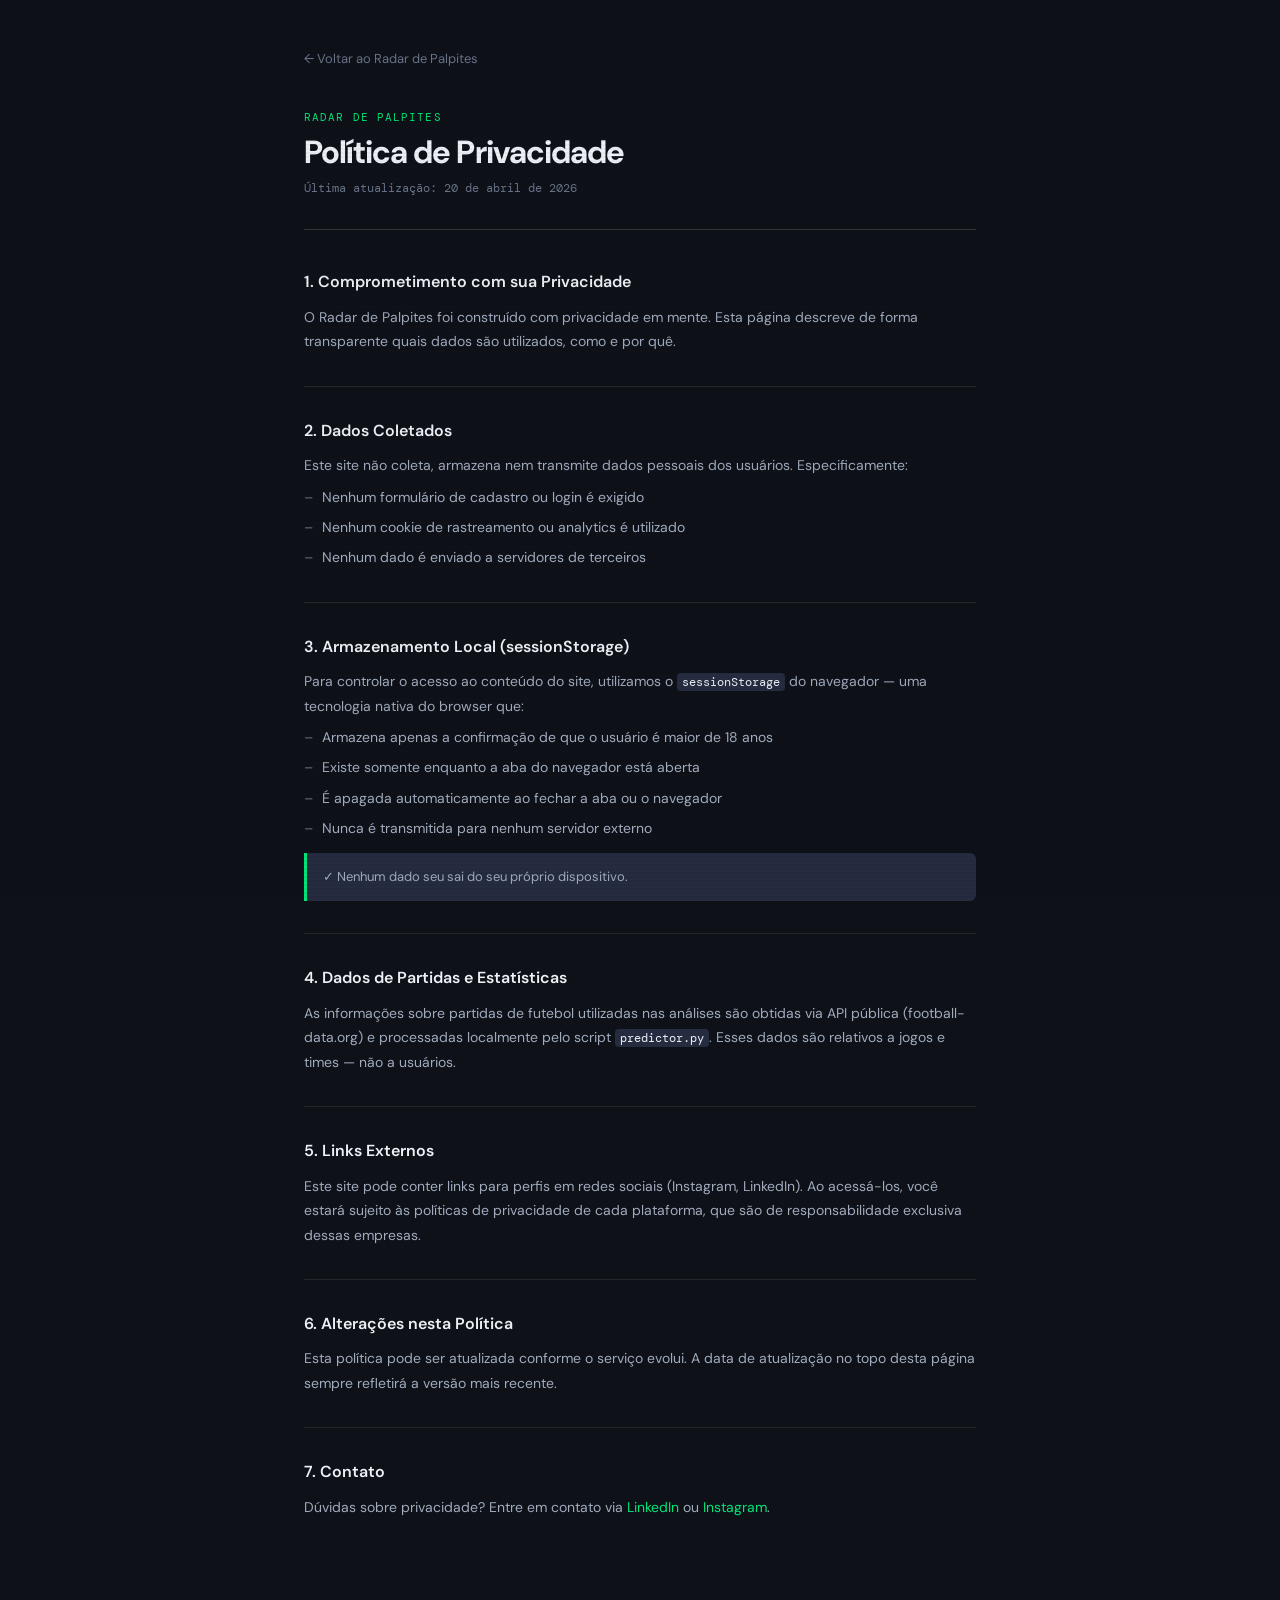
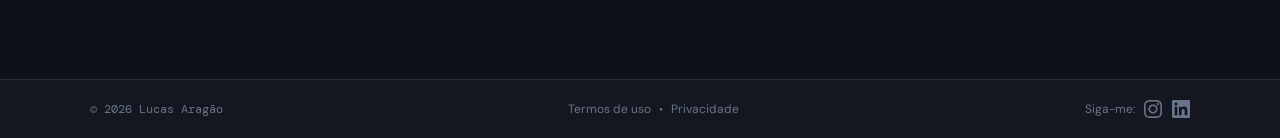
==== privacidade.html @ 87fcf2ce "Add privacy policy and terms of use pages with relevant content and styling" ====
<!DOCTYPE html>
<html lang="pt-BR">
<head>
  <meta charset="UTF-8" />
  <meta name="viewport" content="width=device-width, initial-scale=1.0" />
  <title>Política de Privacidade — Radar de Palpites</title>
  <meta name="description" content="Política de privacidade do Radar de Palpites. Saiba quais dados são utilizados e como." />
  <meta property="og:title" content="Política de Privacidade — Radar de Palpites" />
  <meta property="og:type" content="website" />
  <link rel="icon" href="data:image/svg+xml,<svg xmlns='http://www.w3.org/2000/svg' viewBox='0 0 100 100'><text y='.9em' font-size='90'>⚽</text></svg>" />
  <link rel="preconnect" href="https://fonts.googleapis.com" />
  <link rel="preconnect" href="https://fonts.gstatic.com" crossorigin />
  <link href="https://fonts.googleapis.com/css2?family=DM+Mono:wght@400;500&family=DM+Sans:ital,wght@0,300;0,400;0,500;0,600;1,300&display=swap" rel="stylesheet" />
  <link rel="stylesheet" href="styles.css" />
  <style>
    .legal-page {
      max-width: 720px;
      margin: 0 auto;
      padding: 3rem 1.5rem 5rem;
    }
    .legal-back {
      display: inline-flex;
      align-items: center;
      gap: 6px;
      font-size: 13px;
      color: var(--text-3);
      text-decoration: none;
      margin-bottom: 2.5rem;
      transition: color var(--transition);
    }
    .legal-back:hover { color: var(--text-2); }
    .legal-eyebrow {
      font-family: var(--mono);
      font-size: 11px;
      letter-spacing: 0.1em;
      text-transform: uppercase;
      color: var(--green);
      margin-bottom: 0.5rem;
    }
    .legal-title {
      font-size: 2rem;
      font-weight: 700;
      color: var(--text);
      margin-bottom: 0.5rem;
      line-height: 1.2;
    }
    .legal-updated {
      font-size: 12px;
      color: var(--text-3);
      font-family: var(--mono);
      margin-bottom: 2.5rem;
      padding-bottom: 2rem;
      border-bottom: 1px solid var(--line-2);
    }
    .legal-section {
      margin-bottom: 2rem;
    }
    .legal-section h2 {
      font-size: 1rem;
      font-weight: 600;
      color: var(--text);
      margin-bottom: 0.65rem;
    }
    .legal-section p {
      font-size: 14px;
      color: var(--text-2);
      line-height: 1.75;
    }
    .legal-section ul {
      list-style: none;
      display: flex;
      flex-direction: column;
      gap: 0.4rem;
      margin-top: 0.5rem;
    }
    .legal-section ul li {
      font-size: 14px;
      color: var(--text-2);
      line-height: 1.7;
      padding-left: 1.1rem;
      position: relative;
    }
    .legal-section ul li::before {
      content: "–";
      position: absolute;
      left: 0;
      color: var(--text-3);
    }
    .legal-divider {
      border: none;
      border-top: 1px solid var(--line);
      margin: 2rem 0;
    }
    .legal-highlight {
      background: var(--surface);
      border-left: 3px solid var(--green);
      padding: 0.85rem 1rem;
      border-radius: 0 var(--radius-sm) var(--radius-sm) 0;
      font-size: 13px;
      color: var(--text-2);
      line-height: 1.65;
      margin-top: 0.75rem;
    }
  </style>
</head>
<body>
  <div class="bg-noise" aria-hidden="true"></div>

  <div class="legal-page">
    <a href="index.html" class="legal-back">← Voltar ao Radar de Palpites</a>

    <p class="legal-eyebrow">Radar de Palpites</p>
    <h1 class="legal-title">Política de Privacidade</h1>
    <p class="legal-updated">Última atualização: 20 de abril de 2026</p>

    <div class="legal-section">
      <h2>1. Comprometimento com sua Privacidade</h2>
      <p>O Radar de Palpites foi construído com privacidade em mente. Esta página descreve de forma transparente quais dados são utilizados, como e por quê.</p>
    </div>

    <hr class="legal-divider" />

    <div class="legal-section">
      <h2>2. Dados Coletados</h2>
      <p>Este site não coleta, armazena nem transmite dados pessoais dos usuários. Especificamente:</p>
      <ul>
        <li>Nenhum formulário de cadastro ou login é exigido</li>
        <li>Nenhum cookie de rastreamento ou analytics é utilizado</li>
        <li>Nenhum dado é enviado a servidores de terceiros</li>
      </ul>
    </div>

    <hr class="legal-divider" />

    <div class="legal-section">
      <h2>3. Armazenamento Local (sessionStorage)</h2>
      <p>Para controlar o acesso ao conteúdo do site, utilizamos o <code style="font-family: var(--mono); font-size: 12px; background: var(--surface); padding: 1px 5px; border-radius: 4px; color: var(--text);">sessionStorage</code> do navegador — uma tecnologia nativa do browser que:</p>
      <ul>
        <li>Armazena apenas a confirmação de que o usuário é maior de 18 anos</li>
        <li>Existe somente enquanto a aba do navegador está aberta</li>
        <li>É apagada automaticamente ao fechar a aba ou o navegador</li>
        <li>Nunca é transmitida para nenhum servidor externo</li>
      </ul>
      <div class="legal-highlight">
        ✓ Nenhum dado seu sai do seu próprio dispositivo.
      </div>
    </div>

    <hr class="legal-divider" />

    <div class="legal-section">
      <h2>4. Dados de Partidas e Estatísticas</h2>
      <p>As informações sobre partidas de futebol utilizadas nas análises são obtidas via API pública (football-data.org) e processadas localmente pelo script <code style="font-family: var(--mono); font-size: 12px; background: var(--surface); padding: 1px 5px; border-radius: 4px; color: var(--text);">predictor.py</code>. Esses dados são relativos a jogos e times — não a usuários.</p>
    </div>

    <hr class="legal-divider" />

    <div class="legal-section">
      <h2>5. Links Externos</h2>
      <p>Este site pode conter links para perfis em redes sociais (Instagram, LinkedIn). Ao acessá-los, você estará sujeito às políticas de privacidade de cada plataforma, que são de responsabilidade exclusiva dessas empresas.</p>
    </div>

    <hr class="legal-divider" />

    <div class="legal-section">
      <h2>6. Alterações nesta Política</h2>
      <p>Esta política pode ser atualizada conforme o serviço evolui. A data de atualização no topo desta página sempre refletirá a versão mais recente.</p>
    </div>

    <hr class="legal-divider" />

    <div class="legal-section">
      <h2>7. Contato</h2>
      <p>Dúvidas sobre privacidade? Entre em contato via <a href="https://www.linkedin.com/in/lucas-aragao-magno/" target="_blank" rel="noopener noreferrer" style="color: var(--green); text-decoration: none;">LinkedIn</a> ou <a href="https://www.instagram.com/lucaasaragao1/" target="_blank" rel="noopener noreferrer" style="color: var(--green); text-decoration: none;">Instagram</a>.</p>
    </div>
  </div>

  <footer class="app-footer">
    <div class="footer-content">
      <div class="footer-copyright">© 2026 Lucas Aragão</div>
      <div class="footer-links">
        <a href="termos.html" class="footer-link">Termos de uso</a>
        <span class="footer-separator">•</span>
        <a href="privacidade.html" class="footer-link">Privacidade</a>
      </div>
      <div class="footer-social">
        <span>Siga-me:</span>
        <a href="https://www.instagram.com/lucaasaragao1/" target="_blank" rel="noopener noreferrer" class="social-link">
          <svg width="18" height="18" viewBox="0 0 24 24" fill="currentColor"><path d="M12 2.163c3.204 0 3.584.012 4.85.07 3.252.148 4.771 1.691 4.919 4.919.058 1.265.069 1.645.069 4.849 0 3.205-.012 3.584-.069 4.849-.149 3.225-1.664 4.771-4.919 4.919-1.266.058-1.644.07-4.85.07-3.204 0-3.584-.012-4.849-.07-3.26-.149-4.771-1.699-4.919-4.92-.058-1.265-.07-1.644-.07-4.849 0-3.204.013-3.583.07-4.849.149-3.227 1.664-4.771 4.919-4.919 1.266-.057 1.645-.069 4.849-.069zm0-2.163c-3.259 0-3.667.014-4.947.072-4.358.2-6.78 2.618-6.98 6.98-.059 1.281-.073 1.689-.073 4.948 0 3.259.014 3.668.072 4.948.2 4.358 2.618 6.78 6.98 6.98 1.281.058 1.689.072 4.948.072 3.259 0 3.668-.014 4.948-.072 4.354-.2 6.782-2.618 6.979-6.98.059-1.28.073-1.689.073-4.948 0-3.259-.014-3.667-.072-4.947-.196-4.354-2.617-6.78-6.979-6.98-1.281-.059-1.69-.073-4.949-.073zm0 5.838c-3.403 0-6.162 2.759-6.162 6.162s2.759 6.163 6.162 6.163 6.162-2.759 6.162-6.163c0-3.403-2.759-6.162-6.162-6.162zm0 10.162c-2.209 0-4-1.79-4-4 0-2.209 1.791-4 4-4s4 1.791 4 4c0 2.21-1.791 4-4 4zm6.406-11.845c-.796 0-1.441.645-1.441 1.44s.645 1.44 1.441 1.44c.795 0 1.439-.645 1.439-1.44s-.644-1.44-1.439-1.44z"/></svg>
        </a>
        <a href="https://www.linkedin.com/in/lucas-aragao-magno/" target="_blank" rel="noopener noreferrer" class="social-link">
          <svg width="18" height="18" viewBox="0 0 24 24" fill="currentColor"><path d="M20.447 20.452h-3.554v-5.569c0-1.328-.027-3.037-1.852-3.037-1.853 0-2.136 1.445-2.136 2.939v5.667H9.351V9h3.414v1.561h.046c.477-.9 1.637-1.85 3.37-1.85 3.601 0 4.267 2.37 4.267 5.455v6.286zM5.337 7.433c-1.144 0-2.063-.926-2.063-2.065 0-1.138.92-2.063 2.063-2.063 1.14 0 2.064.925 2.064 2.063 0 1.139-.925 2.065-2.064 2.065zm1.782 13.019H3.555V9h3.564v11.452zM22.225 0H1.771C.792 0 0 .774 0 1.729v20.542C0 23.227.792 24 1.771 24h20.451C23.2 24 24 23.227 24 22.271V1.729C24 .774 23.2 0 22.222 0h.003z"/></svg>
        </a>
      </div>
    </div>
  </footer>
</body>
</html>
---- styles.css ----
﻿/* ============================================================
   RADAR DE PALPITES v2 — Dark Sports Dashboard
   Melhorias: Glassmorphism · Skeleton · Pulse · Sticky Headers
   Fontes: DM Mono + DM Sans
   ============================================================ */

@import url('https://fonts.googleapis.com/css2?family=DM+Mono:wght@400;500&family=DM+Sans:ital,wght@0,300;0,400;0,500;0,600;1,300&display=swap');

:root {
  --bg:         #0e1117;
  --bg-2:       #141720;
  --bg-3:       #1a1e2a;
  --bg-4:       #222739;
  --surface:    #262c40;
  --surface-2:  #2e3450;
  --line:       rgba(255,255,255,0.09);
  --line-2:     rgba(255,255,255,0.16);
  --line-3:     rgba(255,255,255,0.24);

  --text:       #edf1f7;
  --text-2:     #a0abbe;
  --text-3:     #68748a;

  --green:      #00e57a;
  --green-dim:  rgba(0,229,122,0.14);
  --green-glow: rgba(0,229,122,0.26);
  --amber:      #f5a623;
  --amber-dim:  rgba(245,166,35,0.14);
  --red:        #ff4d6a;
  --red-dim:    rgba(255,77,106,0.14);

  --win:   #00e57a;
  --draw:  #f5a623;
  --lose:  #ff4d6a;

  --radius-sm: 6px;
  --radius:    10px;
  --radius-lg: 16px;
  --radius-xl: 22px;

  --mono: 'DM Mono', monospace;
  --sans: 'DM Sans', system-ui, sans-serif;
  --ease-out: cubic-bezier(0.22, 1, 0.36, 1);
  --transition: 220ms var(--ease-out);
}

/* Reset */
*, *::before, *::after { box-sizing: border-box; margin: 0; padding: 0; }

/* Garante que [hidden] nunca seja sobrescrito por display de classes CSS */
[hidden] { display: none !important; }

body {
  font-family: var(--sans);
  font-size: 14px;
  line-height: 1.5;
  color: var(--text);
  background: var(--bg);
  min-height: 100vh;
  -webkit-font-smoothing: antialiased;
}

body::before {
  content: '';
  position: fixed;
  inset: 0;
  background: repeating-linear-gradient(0deg, transparent, transparent 2px, rgba(0,0,0,0.035) 2px, rgba(0,0,0,0.035) 4px);
  pointer-events: none;
  z-index: 0;
}

.topbar {
  position: relative;
  z-index: 10;
  background: linear-gradient(180deg, rgba(11,13,16,0.98) 0%, rgba(11,13,16,0.85) 100%);
  border-bottom: 1px solid var(--line);
  padding: 1.8rem 2rem 1.4rem;
  display: flex;
  align-items: flex-end;
  justify-content: space-between;
  gap: 1.5rem;
}

.topbar__brand { display: flex; flex-direction: column; gap: 0; }

.eyebrow {
  display: inline-flex;
  align-items: center;
  gap: 7px;
  font-family: var(--mono);
  font-size: 10px;
  letter-spacing: 0.2em;
  text-transform: uppercase;
  color: var(--green);
  margin-bottom: 0.4rem;
}

.eyebrow__dot {
  width: 6px;
  height: 6px;
  border-radius: 50%;
  background: var(--green);
  flex-shrink: 0;
  animation: pulse-glow 2s ease-in-out infinite;
}

h1 {
  display: flex;
  align-items: center;
  gap: 0.5rem;
  font-size: clamp(1.6rem, 3vw, 2.4rem);
  font-weight: 600;
  letter-spacing: -0.03em;
  color: var(--text);
  line-height: 1.1;
  margin-bottom: 0.75rem;
}

.h1__icon {
  font-size: 0.75em;
  line-height: 1;
  filter: grayscale(0.2);
}

/* ── Feature chips ──────────────────────────────────────────── */
.feature-chips {
  display: flex;
  flex-wrap: wrap;
  gap: 6px;
}

.chip {
  font-family: var(--mono);
  font-size: 9px;
  text-transform: uppercase;
  letter-spacing: 0.12em;
  color: var(--text-2);
  background: var(--surface);
  border: 1px solid var(--line-2);
  border-radius: 99px;
  padding: 3px 10px;
  transition: color var(--transition), border-color var(--transition), background var(--transition);
}

.chip:hover {
  color: var(--green);
  border-color: rgba(0,229,122,0.25);
  background: var(--green-dim);
}

/* ── Meta / status ──────────────────────────────────────────── */
.meta { display: flex; gap: 0.75rem; flex-shrink: 0; align-items: flex-end; }

.meta > div {
  background: var(--surface);
  border: 1px solid var(--line-2);
  border-radius: var(--radius);
  padding: 0.6rem 1rem;
  min-width: 110px;
  text-align: right;
}

.meta span { display: block; font-size: 10px; text-transform: uppercase; letter-spacing: 0.1em; color: #6b7585; font-family: var(--mono); margin-bottom: 2px; }
.meta strong { font-family: var(--mono); font-size: 15px; font-weight: 500; color: var(--text); }

.meta__status { border-color: rgba(0,229,122,0.2) !important; }

.status-live {
  display: inline-flex !important;
  align-items: center;
  gap: 5px;
  color: var(--green) !important;
  font-size: 12px !important;
}

.status-live__dot {
  width: 6px;
  height: 6px;
  border-radius: 50%;
  background: var(--green);
  flex-shrink: 0;
  animation: pulse-glow 2s ease-in-out infinite;
}

main { position: relative; z-index: 1; max-width: 1400px; margin: 0 auto; padding: 1.5rem 2rem 3rem; }

.toolbar {
  display: flex;
  gap: 0.75rem;
  flex-wrap: wrap;
  align-items: flex-end;
  margin-bottom: 1.5rem;
  padding-bottom: 1.25rem;
  border-bottom: 1px solid var(--line);
}

label {
  display: flex;
  flex-direction: column;
  gap: 5px;
  font-size: 10px;
  text-transform: uppercase;
  letter-spacing: 0.12em;
  color: #6b7585;
  font-family: var(--mono);
}

select {
  appearance: none;
  background: var(--surface-2) url("data:image/svg+xml,%3Csvg width='10' height='6' xmlns='http://www.w3.org/2000/svg'%3E%3Cpath d='M1 1l4 4 4-4' stroke='%238d96a8' stroke-width='1.5' stroke-linecap='round' fill='none'/%3E%3C/svg%3E") no-repeat right 12px center;
  border: 1px solid var(--line-2);
  border-radius: var(--radius-sm);
  padding: 0.5rem 2rem 0.5rem 0.8rem;
  color: var(--text);
  font-family: var(--sans);
  font-size: 13px;
  cursor: pointer;
  transition: border-color var(--transition), background-color var(--transition);
  min-width: 160px;
}

select:hover { border-color: var(--line-3); background-color: var(--surface-2); }
select:focus { outline: none; border-color: var(--green); box-shadow: 0 0 0 3px var(--green-dim); }

.competition-group { margin-bottom: 2rem; }

.competition-header {
  position: sticky;
  top: 0;
  z-index: 8;
  display: flex;
  align-items: center;
  gap: 0.75rem;
  padding: 0.55rem 0.9rem;
  margin-bottom: 1rem;
  background: rgba(11,13,16,0.88);
  backdrop-filter: blur(14px);
  -webkit-backdrop-filter: blur(14px);
  border: 1px solid var(--line-2);
  border-radius: var(--radius);
  border-left: 3px solid var(--green);
}

.competition-header svg { width: 13px; height: 13px; flex-shrink: 0; color: var(--green); }
.competition-header .comp-name { font-family: var(--mono); font-size: 11px; text-transform: uppercase; letter-spacing: 0.14em; color: var(--text); flex: 1; }
.competition-header .comp-count { font-family: var(--mono); font-size: 10px; color: var(--text-2); background: var(--surface); border: 1px solid var(--line-2); padding: 2px 8px; border-radius: 99px; }

.cards { display: grid; grid-template-columns: repeat(auto-fill, minmax(340px, 1fr)); gap: 1.25rem; }

.card {
  background: var(--bg-2);
  border: 1px solid var(--line-2);
  border-radius: var(--radius-xl);
  overflow: hidden;
  position: relative;
  display: flex;
  flex-direction: column;
  transition: transform var(--transition), border-color var(--transition), box-shadow var(--transition);
  animation: rise 400ms var(--ease-out) both;
}

.card::before {
  content: '';
  position: absolute;
  inset: 0;
  border-radius: inherit;
  background: linear-gradient(135deg, rgba(255,255,255,0.028) 0%, transparent 55%);
  pointer-events: none;
  z-index: 0;
}

.card::after {
  content: '';
  position: absolute;
  top: 0; left: 10%; right: 10%;
  height: 1px;
  background: linear-gradient(90deg, transparent, var(--green), transparent);
  opacity: 0;
  transition: opacity var(--transition);
  z-index: 1;
}

.card:hover {
  transform: translateY(-4px);
  border-color: var(--green);
  box-shadow:
    0 0 0 1px rgba(0,229,122,0.08),
    0 0 22px var(--green-glow),
    0 24px 60px rgba(0,0,0,0.55),
    0 4px 16px rgba(0,0,0,0.4);
}

.card:hover::after { opacity: 1; }

.card:nth-child(1) { animation-delay:   0ms; }
.card:nth-child(2) { animation-delay:  70ms; }
.card:nth-child(3) { animation-delay: 140ms; }
.card:nth-child(4) { animation-delay: 210ms; }
.card:nth-child(5) { animation-delay: 280ms; }
.card:nth-child(6) { animation-delay: 350ms; }

.card-head {
  position: relative; z-index: 1;
  padding: 1rem 1.25rem 0.85rem;
  border-bottom: 1px solid var(--line);
  display: flex; align-items: center; justify-content: space-between; gap: 0.5rem;
}

.competition { font-family: var(--mono); font-size: 10px; text-transform: uppercase; letter-spacing: 0.12em; color: #6b7585; }
.match-title { font-size: 13px; font-weight: 500; color: var(--text); text-align: right; max-width: 55%; line-height: 1.3; }

.panel { position: relative; z-index: 1; padding: 1rem 1.25rem; border-bottom: 1px solid var(--line); }
.panel:last-child { border-bottom: none; }

.panel h3 {
  display: flex; align-items: center; gap: 6px;
  font-size: 9px; text-transform: uppercase; letter-spacing: 0.15em;
  color: #6b7585; font-family: var(--mono); margin-bottom: 0.75rem;
}

.panel h3 svg { width: 12px; height: 12px; flex-shrink: 0; opacity: 0.55; }

.grid-2 { display: grid; grid-template-columns: 1fr 1fr; border-bottom: 1px solid var(--line); }
.grid-2 .panel { border-bottom: none; }
.grid-2 .panel:first-child { border-right: 1px solid var(--line); }

.favorite-line { font-size: 12px; color: var(--text-2); margin-bottom: 0.5rem; line-height: 1.45; }

.forma-row { display: flex; flex-wrap: wrap; gap: 5px; margin-bottom: 0.65rem; min-height: 0; }
.forma-pill { font-size: 10px; font-family: var(--mono); font-weight: 500; padding: 2px 8px; border-radius: 99px; letter-spacing: 0.02em; }
.forma--alta   { background: var(--green-dim); color: var(--green); border: 1px solid rgba(0,229,122,0.25); }
.forma--baixa  { background: var(--red-dim);   color: var(--red);   border: 1px solid rgba(255,77,106,0.25); }
.forma--estavel{ background: var(--surface);   color: var(--text-3); border: 1px solid var(--line); }

.quick-read { font-size: 12px; color: var(--text-2); margin-top: 0.65rem; font-style: italic; font-weight: 300; border-top: 1px solid var(--line); padding-top: 0.65rem; }

.market-xg { border-bottom: 1px solid var(--line-2) !important; margin-bottom: 2px; padding-bottom: 6px !important; }
.market-xg strong { color: var(--green) !important; }

.prob-bars { display: flex; flex-direction: column; gap: 6px; }

.prob-row { display: grid; grid-template-columns: 1fr auto auto; align-items: center; gap: 8px; font-size: 11px; }
.prob-row span:first-child { color: var(--text-2); white-space: nowrap; overflow: hidden; text-overflow: ellipsis; }
.prob-row strong { font-family: var(--mono); font-size: 11px; font-weight: 500; color: var(--text); min-width: 38px; text-align: right; }

.prob-track { width: 80px; height: 4px; background: var(--bg-4); border-radius: 99px; overflow: hidden; }
.prob-fill { height: 100%; border-radius: 99px; transition: width 0.7s cubic-bezier(0.34, 1.56, 0.64, 1); }

.prob-fill[data-level="low"]    { background: var(--red); }
.prob-fill[data-level="medium"] { background: var(--amber); }
.prob-fill[data-level="high"]   { background: linear-gradient(90deg, var(--green), #00b860); }

.market-list { list-style: none; display: flex; flex-direction: column; gap: 5px; }

.market-list li {
  display: flex; justify-content: space-between; align-items: center;
  font-size: 11.5px; color: var(--text-2); padding: 5px 0; border-bottom: 1px solid var(--line);
}

.market-list li:last-child { border-bottom: none; }
.market-list li strong { font-family: var(--mono); font-size: 12px; font-weight: 500; color: var(--text); }

.history { list-style: none; display: flex; flex-direction: column; gap: 0; }

.history li {
  display: flex; justify-content: space-between; align-items: center; gap: 8px;
  font-size: 11px; color: var(--text-2); padding: 7px 0; border-bottom: 1px solid var(--line); line-height: 1.4;
}

.history li:last-child { border-bottom: none; }
.history li span:first-child { flex: 1; min-width: 0; }

.badge {
  display: inline-flex;
  align-items: center;
  justify-content: center;
  font-size: 9px;
  font-weight: 700;
  font-family: var(--mono);
  letter-spacing: 0.06em;
  flex-shrink: 0;
  text-transform: uppercase;
  border-radius: var(--radius-sm);
  padding: 2px 8px;
  white-space: nowrap;
}

.badge.v { background: var(--green-dim); color: var(--win);  border: 1px solid rgba(0,229,122,0.25); }
.badge.e { background: var(--amber-dim); color: var(--draw); border: 1px solid rgba(245,166,35,0.25); }
.badge.d { background: var(--red-dim);   color: var(--lose); border: 1px solid rgba(255,77,106,0.25); }

.tips { display: flex; flex-direction: column; gap: 6px; }

.tip {
  display: grid; grid-template-columns: auto auto 1fr; gap: 8px; align-items: center;
  background: var(--bg-3); border: 1px solid var(--line); border-radius: var(--radius);
  padding: 0.55rem 0.8rem; font-size: 12px; color: var(--text-2);
  transition: border-color var(--transition), background var(--transition);
}

.tip:hover { border-color: var(--line-2); background: var(--surface); }

.tag {
  font-family: var(--mono); font-size: 9px; text-transform: uppercase; letter-spacing: 0.1em;
  color: #6b7585; background: var(--surface); border: 1px solid var(--line-2);
  padding: 2px 7px; border-radius: var(--radius-sm); white-space: nowrap;
}

.conf {
  font-family: var(--mono); font-size: 9px; font-weight: 500;
  letter-spacing: 0.08em; text-transform: uppercase; border-radius: 4px;
  padding: 2px 7px; white-space: nowrap;
}

.conf.high   { background: var(--green-dim); color: var(--green); border: 1px solid rgba(0,229,122,0.25); animation: pulse-glow 2.2s ease-in-out infinite; }
.conf.medium { background: var(--amber-dim); color: var(--amber); border: 1px solid rgba(245,166,35,0.25); }
.conf.low    { background: var(--red-dim);   color: var(--red);   border: 1px solid rgba(255,77,106,0.25); }

.skeleton-wrapper { display: grid; grid-template-columns: repeat(auto-fill, minmax(340px, 1fr)); gap: 1.25rem; }

.skeleton-card {
  background: var(--bg-2); border: 1px solid var(--line-2);
  border-radius: var(--radius-xl); padding: 1.25rem;
  display: flex; flex-direction: column; gap: 0.85rem;
}

.skeleton {
  background: linear-gradient(90deg, var(--bg-3) 25%, var(--bg-4) 50%, var(--bg-3) 75%);
  background-size: 200% 100%;
  animation: shimmer 1.6s ease-in-out infinite;
  border-radius: 4px;
  color: transparent !important;
}

.sk-head { display: flex; justify-content: space-between; gap: 1rem; border-bottom: 1px solid var(--line); padding-bottom: 0.85rem; }
.sk-title    { height: 14px; border-radius: 4px; }
.sk-subtitle { height: 11px; border-radius: 4px; }
.sk-section  { display: flex; flex-direction: column; gap: 7px; }
.sk-bar  { height: 4px;  border-radius: 99px; }
.sk-line { height: 10px; border-radius: 4px; }

.empty { text-align: center; color: var(--text-3); padding: 4rem 1rem; border: 1px dashed var(--line-2); border-radius: var(--radius-xl); font-size: 13px; }

@keyframes rise {
  from { opacity: 0; transform: translateY(16px); }
  to   { opacity: 1; transform: translateY(0); }
}

@keyframes shimmer {
  0%   { background-position: 200% 0; }
  100% { background-position: -200% 0; }
}

@keyframes pulse-glow {
  0%   { box-shadow: 0 0 0 0   rgba(0,229,122,0.45); }
  60%  { box-shadow: 0 0 0 5px rgba(0,229,122,0); }
  100% { box-shadow: 0 0 0 0   rgba(0,229,122,0); }
}

/* ── Footer ─────────────────────────────────────────────── */
.app-footer {
  border-top: 1px solid var(--line);
  background: var(--bg-2);
  padding: 1.25rem 2rem;
  margin-top: 3rem;
}

.footer-content {
  max-width: 1100px;
  margin: 0 auto;
  display: flex;
  align-items: center;
  justify-content: space-between;
  flex-wrap: wrap;
  gap: 0.75rem;
}

.footer-copyright {
  font-size: 12px;
  color: var(--text-3);
  font-family: var(--mono);
}

.footer-links {
  display: flex;
  align-items: center;
  gap: 0.5rem;
}

.footer-link {
  font-size: 12px;
  color: var(--text-3);
  text-decoration: none;
  transition: color var(--transition);
}
.footer-link:hover { color: var(--text-2); }

.footer-separator { font-size: 11px; color: var(--text-3); }

.footer-social {
  display: flex;
  align-items: center;
  gap: 0.6rem;
  font-size: 12px;
  color: var(--text-3);
}

.social-link {
  display: flex;
  align-items: center;
  color: var(--text-3);
  transition: color var(--transition), transform var(--transition);
}
.social-link:hover { color: var(--text-2); transform: translateY(-2px); }

/* Modal de Verificacao de Idade */

.age-gate {
  position: fixed;
  inset: 0;
  z-index: 9999;
  display: flex;
  align-items: center;
  justify-content: center;
  background: rgba(7, 8, 12, 0.96);
  backdrop-filter: blur(12px);
  -webkit-backdrop-filter: blur(12px);
  padding: 1.5rem;
}

.age-gate__box {
  background: var(--bg-2);
  border: 1px solid var(--line-2);
  border-radius: var(--radius-xl);
  padding: 2.5rem 2rem;
  max-width: 420px;
  width: 100%;
  text-align: center;
  box-shadow: 0 32px 80px rgba(0, 0, 0, 0.7), 0 0 0 1px rgba(255,255,255,0.04);
  animation: rise 350ms cubic-bezier(0.22, 1, 0.36, 1) both;
}

.age-gate__eyebrow {
  font-family: var(--mono);
  font-size: 10px;
  letter-spacing: 0.2em;
  text-transform: uppercase;
  color: var(--amber);
  margin-bottom: 1rem;
}

.age-gate__icon {
  font-size: 3rem;
  margin-bottom: 1rem;
  line-height: 1;
}

.age-gate__title {
  font-size: 1.4rem;
  font-weight: 600;
  letter-spacing: -0.02em;
  color: var(--text);
  margin-bottom: 0.75rem;
}

.age-gate__desc {
  font-size: 13px;
  color: var(--text-2);
  font-weight: 300;
  line-height: 1.6;
  margin-bottom: 1.75rem;
}

.age-gate__actions {
  display: flex;
  flex-direction: column;
  gap: 0.65rem;
  margin-bottom: 1.25rem;
}

.age-gate__btn {
  padding: 0.75rem 1.25rem;
  border-radius: var(--radius);
  border: none;
  font-family: var(--sans);
  font-size: 13.5px;
  font-weight: 500;
  cursor: pointer;
  transition: opacity var(--transition), transform var(--transition);
}

.age-gate__btn:hover  { opacity: 0.85; transform: translateY(-1px); }
.age-gate__btn:active { transform: translateY(0); }

.age-gate__btn--yes {
  background: var(--green);
  color: #000;
}

.age-gate__btn--no {
  background: var(--surface-2);
  color: var(--text-2);
  border: 1px solid var(--line-2);
}

.age-gate__legal {
  font-size: 10px;
  color: var(--text-3);
  font-family: var(--mono);
  letter-spacing: 0.04em;
}

/* Tela de Bloqueio */

.age-denied {
  position: fixed;
  inset: 0;
  z-index: 9999;
  display: flex;
  align-items: center;
  justify-content: center;
  background: var(--bg);
  padding: 1.5rem;
}

.age-denied__box {
  text-align: center;
  max-width: 360px;
}

.age-denied__icon {
  font-size: 3.5rem;
  margin-bottom: 1.25rem;
  line-height: 1;
}

.age-denied__box h2 {
  font-size: 1.4rem;
  font-weight: 600;
  letter-spacing: -0.02em;
  color: var(--red);
  margin-bottom: 0.65rem;
}

.age-denied__box p {
  font-size: 13px;
  color: var(--text-2);
  font-weight: 300;
  line-height: 1.6;
}

/* Responsivo */
@media (max-width: 900px) {
  .topbar { flex-direction: column; align-items: flex-start; padding: 1.25rem 1rem 1rem; }
  .meta { width: 100%; flex-wrap: wrap; }
  .meta > div { flex: 1; text-align: left; min-width: 90px; }
  main { padding: 1rem 1rem 2rem; }
  .cards { grid-template-columns: 1fr; }
  .grid-2 { grid-template-columns: 1fr; }
  .grid-2 .panel:first-child { border-right: none; border-bottom: 1px solid var(--line); }
  .prob-track { width: 60px; }
  .feature-chips { margin-bottom: 0.5rem; }
}

@media (max-width: 480px) {
  h1 { font-size: 1.4rem; }
  .prob-track { display: none; }
  .prob-row { grid-template-columns: 1fr auto; }
}

::-webkit-scrollbar { width: 6px; }
::-webkit-scrollbar-track { background: var(--bg); }
::-webkit-scrollbar-thumb { background: var(--surface-2); border-radius: 99px; }
::-webkit-scrollbar-thumb:hover { background: var(--line-2); }
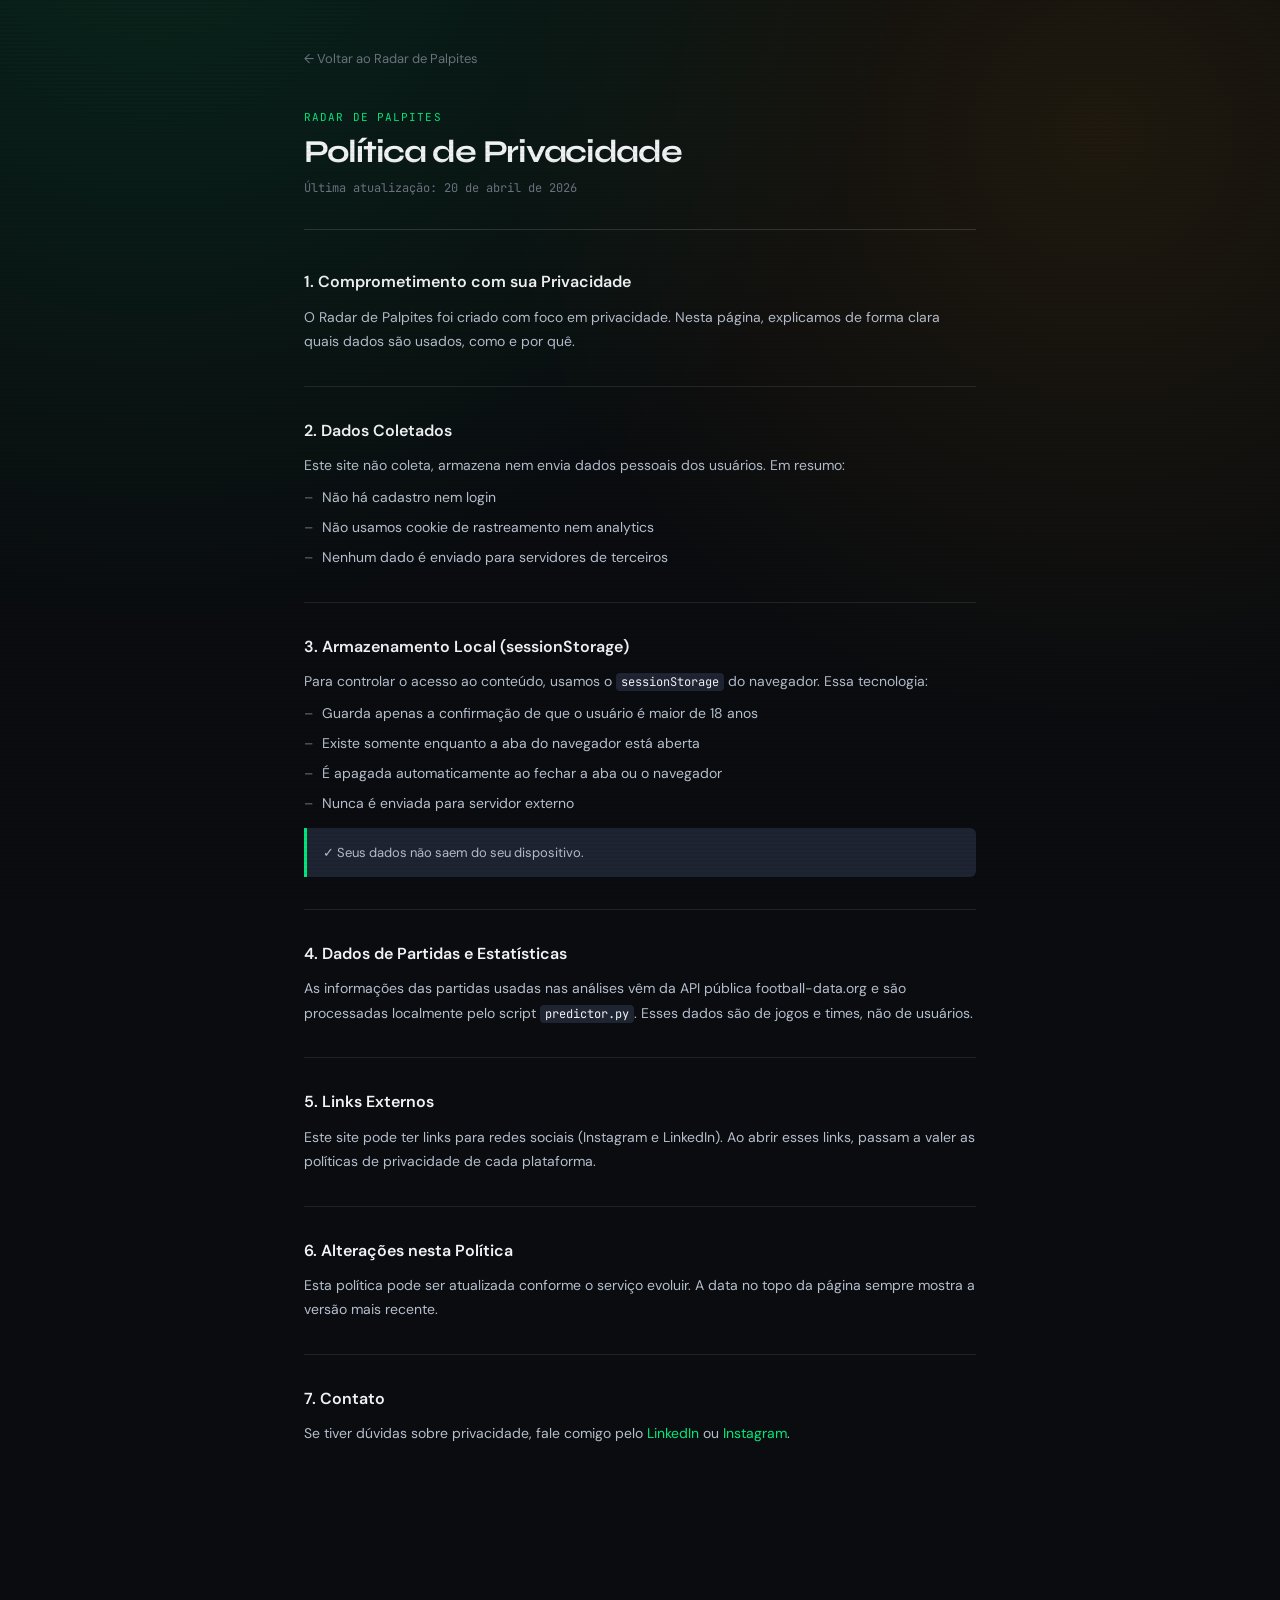
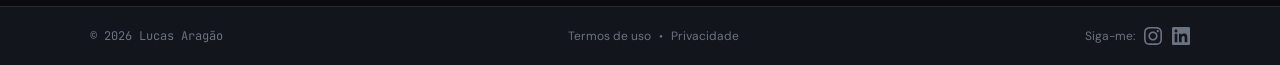
==== commit e2478e27: "Refactor code structure for improved readability and maintainability" ====
--- a/privacidade.html
+++ b/privacidade.html
@@ -4,13 +4,13 @@
   <meta charset="UTF-8" />
   <meta name="viewport" content="width=device-width, initial-scale=1.0" />
   <title>Política de Privacidade — Radar de Palpites</title>
-  <meta name="description" content="Política de privacidade do Radar de Palpites. Saiba quais dados são utilizados e como." />
+  <meta name="description" content="Política de privacidade do Radar de Palpites em linguagem simples e transparente." />
   <meta property="og:title" content="Política de Privacidade — Radar de Palpites" />
   <meta property="og:type" content="website" />
   <link rel="icon" href="data:image/svg+xml,<svg xmlns='http://www.w3.org/2000/svg' viewBox='0 0 100 100'><text y='.9em' font-size='90'>⚽</text></svg>" />
   <link rel="preconnect" href="https://fonts.googleapis.com" />
   <link rel="preconnect" href="https://fonts.gstatic.com" crossorigin />
-  <link href="https://fonts.googleapis.com/css2?family=DM+Mono:wght@400;500&family=DM+Sans:ital,wght@0,300;0,400;0,500;0,600;1,300&display=swap" rel="stylesheet" />
+  <link href="https://fonts.googleapis.com/css2?family=Syne:wght@400;500;600;700;800&family=JetBrains+Mono:wght@400;500&family=DM+Sans:ital,wght@0,300;0,400;0,500;0,600;1,300&display=swap" rel="stylesheet" />
   <link rel="stylesheet" href="styles.css" />
   <style>
     .legal-page {
@@ -115,18 +115,18 @@
 
     <div class="legal-section">
       <h2>1. Comprometimento com sua Privacidade</h2>
-      <p>O Radar de Palpites foi construído com privacidade em mente. Esta página descreve de forma transparente quais dados são utilizados, como e por quê.</p>
+      <p>O Radar de Palpites foi criado com foco em privacidade. Nesta página, explicamos de forma clara quais dados são usados, como e por quê.</p>
     </div>
 
     <hr class="legal-divider" />
 
     <div class="legal-section">
       <h2>2. Dados Coletados</h2>
-      <p>Este site não coleta, armazena nem transmite dados pessoais dos usuários. Especificamente:</p>
+      <p>Este site não coleta, armazena nem envia dados pessoais dos usuários. Em resumo:</p>
       <ul>
-        <li>Nenhum formulário de cadastro ou login é exigido</li>
-        <li>Nenhum cookie de rastreamento ou analytics é utilizado</li>
-        <li>Nenhum dado é enviado a servidores de terceiros</li>
+        <li>Não há cadastro nem login</li>
+        <li>Não usamos cookie de rastreamento nem analytics</li>
+        <li>Nenhum dado é enviado para servidores de terceiros</li>
       </ul>
     </div>
 
@@ -134,15 +134,15 @@
 
     <div class="legal-section">
       <h2>3. Armazenamento Local (sessionStorage)</h2>
-      <p>Para controlar o acesso ao conteúdo do site, utilizamos o <code style="font-family: var(--mono); font-size: 12px; background: var(--surface); padding: 1px 5px; border-radius: 4px; color: var(--text);">sessionStorage</code> do navegador — uma tecnologia nativa do browser que:</p>
+      <p>Para controlar o acesso ao conteúdo, usamos o <code style="font-family: var(--mono); font-size: 12px; background: var(--surface); padding: 1px 5px; border-radius: 4px; color: var(--text);">sessionStorage</code> do navegador. Essa tecnologia:</p>
       <ul>
-        <li>Armazena apenas a confirmação de que o usuário é maior de 18 anos</li>
+        <li>Guarda apenas a confirmação de que o usuário é maior de 18 anos</li>
         <li>Existe somente enquanto a aba do navegador está aberta</li>
         <li>É apagada automaticamente ao fechar a aba ou o navegador</li>
-        <li>Nunca é transmitida para nenhum servidor externo</li>
+        <li>Nunca é enviada para servidor externo</li>
       </ul>
       <div class="legal-highlight">
-        ✓ Nenhum dado seu sai do seu próprio dispositivo.
+        ✓ Seus dados não saem do seu dispositivo.
       </div>
     </div>
 
@@ -150,28 +150,28 @@
 
     <div class="legal-section">
       <h2>4. Dados de Partidas e Estatísticas</h2>
-      <p>As informações sobre partidas de futebol utilizadas nas análises são obtidas via API pública (football-data.org) e processadas localmente pelo script <code style="font-family: var(--mono); font-size: 12px; background: var(--surface); padding: 1px 5px; border-radius: 4px; color: var(--text);">predictor.py</code>. Esses dados são relativos a jogos e times — não a usuários.</p>
+      <p>As informações das partidas usadas nas análises vêm da API pública football-data.org e são processadas localmente pelo script <code style="font-family: var(--mono); font-size: 12px; background: var(--surface); padding: 1px 5px; border-radius: 4px; color: var(--text);">predictor.py</code>. Esses dados são de jogos e times, não de usuários.</p>
     </div>
 
     <hr class="legal-divider" />
 
     <div class="legal-section">
       <h2>5. Links Externos</h2>
-      <p>Este site pode conter links para perfis em redes sociais (Instagram, LinkedIn). Ao acessá-los, você estará sujeito às políticas de privacidade de cada plataforma, que são de responsabilidade exclusiva dessas empresas.</p>
+      <p>Este site pode ter links para redes sociais (Instagram e LinkedIn). Ao abrir esses links, passam a valer as políticas de privacidade de cada plataforma.</p>
     </div>
 
     <hr class="legal-divider" />
 
     <div class="legal-section">
       <h2>6. Alterações nesta Política</h2>
-      <p>Esta política pode ser atualizada conforme o serviço evolui. A data de atualização no topo desta página sempre refletirá a versão mais recente.</p>
+      <p>Esta política pode ser atualizada conforme o serviço evoluir. A data no topo da página sempre mostra a versão mais recente.</p>
     </div>
 
     <hr class="legal-divider" />
 
     <div class="legal-section">
       <h2>7. Contato</h2>
-      <p>Dúvidas sobre privacidade? Entre em contato via <a href="https://www.linkedin.com/in/lucas-aragao-magno/" target="_blank" rel="noopener noreferrer" style="color: var(--green); text-decoration: none;">LinkedIn</a> ou <a href="https://www.instagram.com/lucaasaragao1/" target="_blank" rel="noopener noreferrer" style="color: var(--green); text-decoration: none;">Instagram</a>.</p>
+      <p>Se tiver dúvidas sobre privacidade, fale comigo pelo <a href="https://www.linkedin.com/in/lucas-aragao-magno/" target="_blank" rel="noopener noreferrer" style="color: var(--green); text-decoration: none;">LinkedIn</a> ou <a href="https://www.instagram.com/lucaasaragao1/" target="_blank" rel="noopener noreferrer" style="color: var(--green); text-decoration: none;">Instagram</a>.</p>
     </div>
   </div>
 
--- a/styles.css
+++ b/styles.css
@@ -1,33 +1,31 @@
 ﻿/* ============================================================
-   RADAR DE PALPITES v2 — Dark Sports Dashboard
-   Melhorias: Glassmorphism · Skeleton · Pulse · Sticky Headers
-   Fontes: DM Mono + DM Sans
-   ============================================================ */
-
-@import url('https://fonts.googleapis.com/css2?family=DM+Mono:wght@400;500&family=DM+Sans:ital,wght@0,300;0,400;0,500;0,600;1,300&display=swap');
+  RADAR DE PALPITES v3 — Brand Identity Driven
+  Melhorias: tipografia de marca, tokens de cor e consistencia visual
+  Fontes: Syne + JetBrains Mono + DM Sans
+  ============================================================ */
 
 :root {
-  --bg:         #0e1117;
-  --bg-2:       #141720;
-  --bg-3:       #1a1e2a;
-  --bg-4:       #222739;
-  --surface:    #262c40;
-  --surface-2:  #2e3450;
+  --bg:         #0a0c0f;
+  --bg-2:       #12151c;
+  --bg-3:       #1a1e28;
+  --bg-4:       #222736;
+  --surface:    #1f2432;
+  --surface-2:  #2a3044;
   --line:       rgba(255,255,255,0.09);
-  --line-2:     rgba(255,255,255,0.16);
+  --line-2:     rgba(255,255,255,0.14);
   --line-3:     rgba(255,255,255,0.24);
 
-  --text:       #edf1f7;
-  --text-2:     #a0abbe;
-  --text-3:     #68748a;
-
-  --green:      #00e57a;
-  --green-dim:  rgba(0,229,122,0.14);
-  --green-glow: rgba(0,229,122,0.26);
-  --amber:      #f5a623;
-  --amber-dim:  rgba(245,166,35,0.14);
-  --red:        #ff4d6a;
-  --red-dim:    rgba(255,77,106,0.14);
+  --text:       #f0f2f5;
+  --text-2:     #b5becd;
+  --text-3:     #6b7280;
+
+  --green:      #00e87c;
+  --green-dim:  rgba(0,232,124,0.12);
+  --green-glow: rgba(0,232,124,0.22);
+  --amber:      #f59e0b;
+  --amber-dim:  rgba(245,158,11,0.12);
+  --red:        #ef4444;
+  --red-dim:    rgba(239,68,68,0.12);
 
   --win:   #00e57a;
   --draw:  #f5a623;
@@ -38,7 +36,8 @@
   --radius-lg: 16px;
   --radius-xl: 22px;
 
-  --mono: 'DM Mono', monospace;
+  --mono: 'JetBrains Mono', monospace;
+  --display: 'Syne', sans-serif;
   --sans: 'DM Sans', system-ui, sans-serif;
   --ease-out: cubic-bezier(0.22, 1, 0.36, 1);
   --transition: 220ms var(--ease-out);
@@ -55,7 +54,10 @@
   font-size: 14px;
   line-height: 1.5;
   color: var(--text);
-  background: var(--bg);
+  background:
+    radial-gradient(circle at 12% -8%, rgba(0, 232, 124, 0.12) 0%, transparent 36%),
+    radial-gradient(circle at 86% 8%, rgba(245, 158, 11, 0.09) 0%, transparent 32%),
+    var(--bg);
   min-height: 100vh;
   -webkit-font-smoothing: antialiased;
 }
@@ -83,6 +85,13 @@
 
 .topbar__brand { display: flex; flex-direction: column; gap: 0; }
 
+.brand-logo {
+  width: clamp(120px, 16vw, 190px);
+  height: auto;
+  margin-bottom: 0.55rem;
+  filter: drop-shadow(0 8px 20px rgba(0, 0, 0, 0.35));
+}
+
 .eyebrow {
   display: inline-flex;
   align-items: center;
@@ -109,8 +118,9 @@
   align-items: center;
   gap: 0.5rem;
   font-size: clamp(1.6rem, 3vw, 2.4rem);
-  font-weight: 600;
-  letter-spacing: -0.03em;
+  font-family: var(--display);
+  font-weight: 800;
+  letter-spacing: -0.04em;
   color: var(--text);
   line-height: 1.1;
   margin-bottom: 0.75rem;
@@ -122,6 +132,13 @@
   filter: grayscale(0.2);
 }
 
+.h1__icon-img {
+  width: 1.25em;
+  height: 1.25em;
+  border-radius: 6px;
+  box-shadow: 0 0 0 1px rgba(255,255,255,0.1);
+}
+
 /* ── Feature chips ──────────────────────────────────────────── */
 .feature-chips {
   display: flex;
@@ -130,16 +147,27 @@
 }
 
 .chip {
-  font-family: var(--mono);
-  font-size: 9px;
+  display: inline-flex;
+  align-items: center;
+  gap: 6px;
+  font-family: var(--mono);
+  font-size: 8.5px;
   text-transform: uppercase;
-  letter-spacing: 0.12em;
+  letter-spacing: 0.1em;
   color: var(--text-2);
-  background: var(--surface);
+  background: var(--bg-3);
   border: 1px solid var(--line-2);
   border-radius: 99px;
   padding: 3px 10px;
   transition: color var(--transition), border-color var(--transition), background var(--transition);
+}
+
+.chip-icon {
+  width: 16px;
+  height: 16px;
+  opacity: 0.85;
+  object-fit: contain;
+  filter: saturate(0) brightness(1.5);
 }
 
 .chip:hover {
@@ -171,6 +199,8 @@
   gap: 5px;
   color: var(--green) !important;
   font-size: 12px !important;
+  text-shadow: 0 0 14px rgba(0, 232, 124, 0.35);
+  animation: live-text-pulse 1.8s ease-in-out infinite;
 }
 
 .status-live__dot {
@@ -203,6 +233,72 @@
   letter-spacing: 0.12em;
   color: #6b7585;
   font-family: var(--mono);
+}
+
+.label-with-icon {
+  display: inline-flex;
+  align-items: center;
+  gap: 6px;
+}
+
+.label-icon {
+  width: 14px;
+  height: 14px;
+  opacity: 0.7;
+  object-fit: contain;
+  filter: saturate(0) brightness(1.55);
+}
+
+.confidence-legend {
+  width: 100%;
+  display: flex;
+  flex-wrap: wrap;
+  align-items: center;
+  gap: 0.45rem;
+  margin-top: 0.2rem;
+}
+
+.legend-chip {
+  display: inline-flex;
+  align-items: center;
+  padding: 3px 8px;
+  border-radius: 999px;
+  border: 1px solid var(--line-2);
+  background: var(--bg-3);
+  color: var(--text-3);
+  font-family: var(--mono);
+  font-size: 9px;
+  letter-spacing: 0.08em;
+  text-transform: uppercase;
+}
+
+.legend-chip.is-active {
+  color: var(--text);
+  border-color: var(--green);
+  box-shadow: 0 0 0 2px var(--green-dim);
+}
+
+.legend-chip--low.is-active {
+  color: var(--green);
+}
+
+.legend-chip--medium.is-active {
+  color: var(--amber);
+  border-color: var(--amber);
+  box-shadow: 0 0 0 2px var(--amber-dim);
+}
+
+.legend-chip--high.is-active {
+  color: var(--green);
+}
+
+.legend-count {
+  margin-left: auto;
+  font-family: var(--sans);
+  font-size: 11px;
+  color: var(--text-3);
+  letter-spacing: 0;
+  text-transform: none;
 }
 
 select {
@@ -257,6 +353,7 @@
   flex-direction: column;
   transition: transform var(--transition), border-color var(--transition), box-shadow var(--transition);
   animation: rise 400ms var(--ease-out) both;
+  cursor: pointer;
 }
 
 .card::before {
@@ -306,8 +403,69 @@
   display: flex; align-items: center; justify-content: space-between; gap: 0.5rem;
 }
 
+.card-head::after {
+ 
+  position: absolute;
+  right: 1.25rem;
+  bottom: 0.3rem;
+  font-family: var(--mono);
+  font-size: 8px;
+  letter-spacing: 0.12em;
+  text-transform: uppercase;
+  color: var(--text-3);
+}
+
+
+
+.mini-odds {
+  position: relative;
+  z-index: 1;
+  padding: 0.55rem 1.25rem 0.95rem;
+  display: grid;
+  gap: 6px;
+}
+
+.mini-odd-row {
+  display: grid;
+  grid-template-columns: 1fr auto;
+  align-items: center;
+  gap: 8px;
+  padding: 4px 8px;
+  border: 1px solid var(--line);
+  border-radius: 8px;
+  background: var(--bg-3);
+}
+
+.mini-odd-name {
+  font-size: 11px;
+  color: var(--text-2);
+  white-space: nowrap;
+  overflow: hidden;
+  text-overflow: ellipsis;
+}
+
+.mini-odd-value {
+  font-family: var(--mono);
+  font-size: 10px;
+  color: var(--text);
+}
+
+.card.is-collapsed .grid-2,
+.card.is-collapsed > .panel {
+  display: none;
+}
+
+.card:not(.is-collapsed) .mini-odds {
+  display: none;
+}
+
+.card.is-collapsed .card-head {
+  border-bottom: none;
+  padding-bottom: 0.6rem;
+}
+
 .competition { font-family: var(--mono); font-size: 10px; text-transform: uppercase; letter-spacing: 0.12em; color: #6b7585; }
-.match-title { font-size: 13px; font-weight: 500; color: var(--text); text-align: right; max-width: 55%; line-height: 1.3; }
+.match-title { font-family: var(--display); font-size: 1rem; font-weight: 600; letter-spacing: -0.015em; color: var(--text); text-align: right; max-width: 55%; line-height: 1.2; }
 
 .panel { position: relative; z-index: 1; padding: 1rem 1.25rem; border-bottom: 1px solid var(--line); }
 .panel:last-child { border-bottom: none; }
@@ -329,7 +487,7 @@
 .forma-row { display: flex; flex-wrap: wrap; gap: 5px; margin-bottom: 0.65rem; min-height: 0; }
 .forma-pill { font-size: 10px; font-family: var(--mono); font-weight: 500; padding: 2px 8px; border-radius: 99px; letter-spacing: 0.02em; }
 .forma--alta   { background: var(--green-dim); color: var(--green); border: 1px solid rgba(0,229,122,0.25); }
-.forma--baixa  { background: var(--red-dim);   color: var(--red);   border: 1px solid rgba(255,77,106,0.25); }
+.forma--baixa  { background: var(--red-dim);   color: var(--red);   border: 1px solid rgba(239,68,68,0.25); }
 .forma--estavel{ background: var(--surface);   color: var(--text-3); border: 1px solid var(--line); }
 
 .quick-read { font-size: 12px; color: var(--text-2); margin-top: 0.65rem; font-style: italic; font-weight: 300; border-top: 1px solid var(--line); padding-top: 0.65rem; }
@@ -337,14 +495,57 @@
 .market-xg { border-bottom: 1px solid var(--line-2) !important; margin-bottom: 2px; padding-bottom: 6px !important; }
 .market-xg strong { color: var(--green) !important; }
 
-.prob-bars { display: flex; flex-direction: column; gap: 6px; }
-
-.prob-row { display: grid; grid-template-columns: 1fr auto auto; align-items: center; gap: 8px; font-size: 11px; }
-.prob-row span:first-child { color: var(--text-2); white-space: nowrap; overflow: hidden; text-overflow: ellipsis; }
-.prob-row strong { font-family: var(--mono); font-size: 11px; font-weight: 500; color: var(--text); min-width: 38px; text-align: right; }
-
-.prob-track { width: 80px; height: 4px; background: var(--bg-4); border-radius: 99px; overflow: hidden; }
-.prob-fill { height: 100%; border-radius: 99px; transition: width 0.7s cubic-bezier(0.34, 1.56, 0.64, 1); }
+
+.prob-bars {
+  display: flex;
+  flex-direction: column;
+  gap: 6px;
+  padding: 0.75rem;
+  border: 1px solid var(--line-2);
+  border-radius: 12px;
+  background: var(--bg-3);
+}
+
+.prob-row {
+  display: grid;
+  grid-template-columns: minmax(92px, 1fr) 1fr 44px;
+  align-items: center;
+  gap: 8px;
+  font-size: 11px;
+}
+
+.prob-name {
+  color: var(--text-2);
+  white-space: nowrap;
+  overflow: hidden;
+  text-overflow: ellipsis;
+}
+
+.prob-value {
+  font-family: var(--mono);
+  font-size: 10px;
+  font-weight: 500;
+  color: var(--text);
+  text-align: right;
+}
+
+.prob-track {
+  width: 100%;
+  height: 3px;
+  background: rgba(255,255,255,0.06);
+  border-radius: 99px;
+  overflow: hidden;
+}
+
+.prob-fill {
+  height: 100%;
+  border-radius: 99px;
+  transition: width 0.7s cubic-bezier(0.34, 1.56, 0.64, 1);
+}
+
+.prob-fill.h { background: linear-gradient(90deg, var(--green), #00c46a); }
+.prob-fill.m { background: var(--amber); }
+.prob-fill.l { background: var(--red); }
 
 .prob-fill[data-level="low"]    { background: var(--red); }
 .prob-fill[data-level="medium"] { background: var(--amber); }
@@ -374,22 +575,35 @@
   display: inline-flex;
   align-items: center;
   justify-content: center;
-  font-size: 9px;
-  font-weight: 700;
+  font-size: 8.5px;
+  font-weight: 500;
   font-family: var(--mono);
   letter-spacing: 0.06em;
   flex-shrink: 0;
   text-transform: uppercase;
-  border-radius: var(--radius-sm);
-  padding: 2px 8px;
+  border-radius: 50%;
+  width: 22px;
+  height: 22px;
+  padding: 0;
   white-space: nowrap;
 }
 
 .badge.v { background: var(--green-dim); color: var(--win);  border: 1px solid rgba(0,229,122,0.25); }
 .badge.e { background: var(--amber-dim); color: var(--draw); border: 1px solid rgba(245,166,35,0.25); }
-.badge.d { background: var(--red-dim);   color: var(--lose); border: 1px solid rgba(255,77,106,0.25); }
+.badge.d { background: var(--red-dim);   color: var(--lose); border: 1px solid rgba(239,68,68,0.25); }
 
 .tips { display: flex; flex-direction: column; gap: 6px; }
+
+.tip-summary {
+  font-size: 12px;
+  line-height: 1.65;
+  color: var(--text-2);
+  background: linear-gradient(180deg, rgba(255,255,255,0.03) 0%, rgba(255,255,255,0.012) 100%);
+  border: 1px solid var(--line-2);
+  border-left: 3px solid var(--green);
+  border-radius: 10px;
+  padding: 0.7rem 0.85rem;
+}
 
 .tip {
   display: grid; grid-template-columns: auto auto 1fr; gap: 8px; align-items: center;
@@ -409,12 +623,12 @@
 .conf {
   font-family: var(--mono); font-size: 9px; font-weight: 500;
   letter-spacing: 0.08em; text-transform: uppercase; border-radius: 4px;
-  padding: 2px 7px; white-space: nowrap;
+  padding: 3px 8px; white-space: nowrap;
 }
 
 .conf.high   { background: var(--green-dim); color: var(--green); border: 1px solid rgba(0,229,122,0.25); animation: pulse-glow 2.2s ease-in-out infinite; }
 .conf.medium { background: var(--amber-dim); color: var(--amber); border: 1px solid rgba(245,166,35,0.25); }
-.conf.low    { background: var(--red-dim);   color: var(--red);   border: 1px solid rgba(255,77,106,0.25); }
+.conf.low    { background: var(--red-dim);   color: var(--red);   border: 1px solid rgba(239,68,68,0.25); }
 
 .skeleton-wrapper { display: grid; grid-template-columns: repeat(auto-fill, minmax(340px, 1fr)); gap: 1.25rem; }
 
@@ -455,6 +669,11 @@
   0%   { box-shadow: 0 0 0 0   rgba(0,229,122,0.45); }
   60%  { box-shadow: 0 0 0 5px rgba(0,229,122,0); }
   100% { box-shadow: 0 0 0 0   rgba(0,229,122,0); }
+}
+
+@keyframes live-text-pulse {
+  0%, 100% { opacity: 1; }
+  50% { opacity: 0.62; }
 }
 
 /* ── Footer ─────────────────────────────────────────────── */
@@ -556,9 +775,10 @@
 }
 
 .age-gate__title {
-  font-size: 1.4rem;
-  font-weight: 600;
-  letter-spacing: -0.02em;
+  font-family: var(--display);
+  font-size: 1.55rem;
+  font-weight: 700;
+  letter-spacing: -0.03em;
   color: var(--text);
   margin-bottom: 0.75rem;
 }
@@ -635,9 +855,10 @@
 }
 
 .age-denied__box h2 {
-  font-size: 1.4rem;
-  font-weight: 600;
-  letter-spacing: -0.02em;
+  font-family: var(--display);
+  font-size: 1.55rem;
+  font-weight: 700;
+  letter-spacing: -0.03em;
   color: var(--red);
   margin-bottom: 0.65rem;
 }
@@ -652,20 +873,21 @@
 /* Responsivo */
 @media (max-width: 900px) {
   .topbar { flex-direction: column; align-items: flex-start; padding: 1.25rem 1rem 1rem; }
+  .brand-logo { width: clamp(120px, 38vw, 170px); }
   .meta { width: 100%; flex-wrap: wrap; }
   .meta > div { flex: 1; text-align: left; min-width: 90px; }
   main { padding: 1rem 1rem 2rem; }
   .cards { grid-template-columns: 1fr; }
   .grid-2 { grid-template-columns: 1fr; }
   .grid-2 .panel:first-child { border-right: none; border-bottom: 1px solid var(--line); }
-  .prob-track { width: 60px; }
+  .prob-track { width: 100%; }
   .feature-chips { margin-bottom: 0.5rem; }
 }
 
 @media (max-width: 480px) {
   h1 { font-size: 1.4rem; }
-  .prob-track { display: none; }
-  .prob-row { grid-template-columns: 1fr auto; }
+  .match-title { font-size: 0.9rem; }
+  .prob-row { grid-template-columns: minmax(70px, 1fr) 1fr 40px; gap: 6px; }
 }
 
 ::-webkit-scrollbar { width: 6px; }
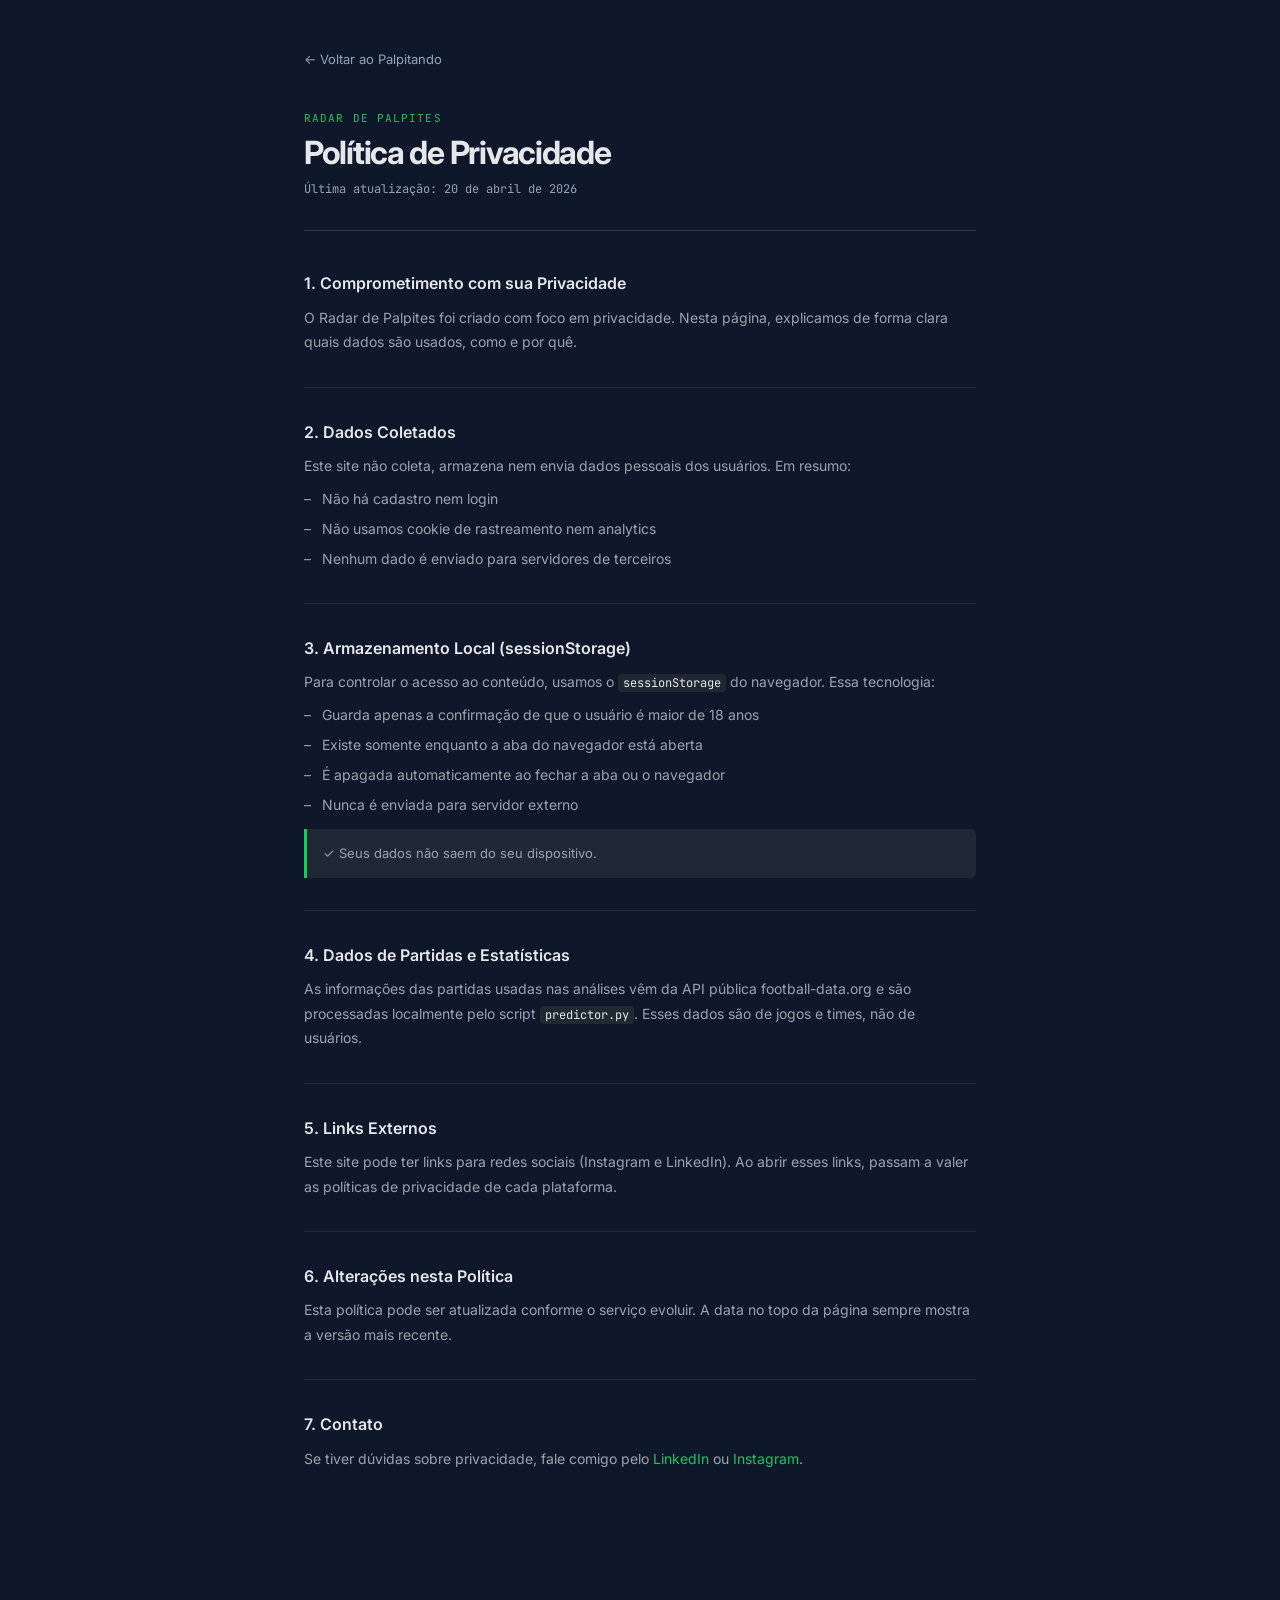
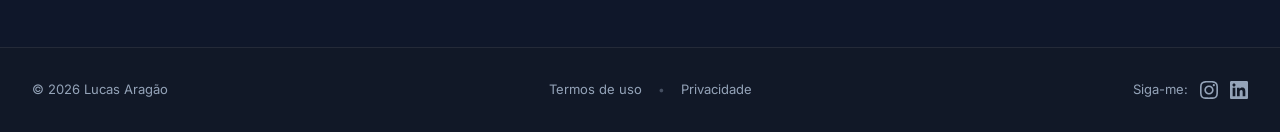
==== commit 087b65e7: "novo front" ====
--- a/privacidade.html
+++ b/privacidade.html
@@ -7,10 +7,21 @@
   <meta name="description" content="Política de privacidade do Radar de Palpites em linguagem simples e transparente." />
   <meta property="og:title" content="Política de Privacidade — Radar de Palpites" />
   <meta property="og:type" content="website" />
-  <link rel="icon" href="data:image/svg+xml,<svg xmlns='http://www.w3.org/2000/svg' viewBox='0 0 100 100'><text y='.9em' font-size='90'>⚽</text></svg>" />
+  <meta name="color-scheme" content="dark light" />
+  <script>
+    (function () {
+      try {
+        var savedTheme = localStorage.getItem('radar-theme');
+        if (savedTheme === 'light' || savedTheme === 'dark') {
+          document.documentElement.dataset.theme = savedTheme;
+        }
+      } catch (error) {}
+    })();
+  </script>
+  <link rel="icon" href="assets/fav-icon.png" type="image/png" />
   <link rel="preconnect" href="https://fonts.googleapis.com" />
   <link rel="preconnect" href="https://fonts.gstatic.com" crossorigin />
-  <link href="https://fonts.googleapis.com/css2?family=Syne:wght@400;500;600;700;800&family=JetBrains+Mono:wght@400;500&family=DM+Sans:ital,wght@0,300;0,400;0,500;0,600;1,300&display=swap" rel="stylesheet" />
+  <link href="https://fonts.googleapis.com/css2?family=Inter:wght@300;400;500;600;700&family=JetBrains+Mono:wght@400;500&display=swap" rel="stylesheet" />
   <link rel="stylesheet" href="styles.css" />
   <style>
     .legal-page {
@@ -34,7 +45,7 @@
       font-size: 11px;
       letter-spacing: 0.1em;
       text-transform: uppercase;
-      color: var(--green);
+      color: var(--primary);
       margin-bottom: 0.5rem;
     }
     .legal-title {
@@ -93,7 +104,7 @@
     }
     .legal-highlight {
       background: var(--surface);
-      border-left: 3px solid var(--green);
+      border-left: 3px solid var(--primary);
       padding: 0.85rem 1rem;
       border-radius: 0 var(--radius-sm) var(--radius-sm) 0;
       font-size: 13px;
@@ -104,10 +115,8 @@
   </style>
 </head>
 <body>
-  <div class="bg-noise" aria-hidden="true"></div>
-
   <div class="legal-page">
-    <a href="index.html" class="legal-back">← Voltar ao Radar de Palpites</a>
+    <a href="index.html" class="legal-back">← Voltar ao Palpitando</a>
 
     <p class="legal-eyebrow">Radar de Palpites</p>
     <h1 class="legal-title">Política de Privacidade</h1>
@@ -171,7 +180,7 @@
 
     <div class="legal-section">
       <h2>7. Contato</h2>
-      <p>Se tiver dúvidas sobre privacidade, fale comigo pelo <a href="https://www.linkedin.com/in/lucas-aragao-magno/" target="_blank" rel="noopener noreferrer" style="color: var(--green); text-decoration: none;">LinkedIn</a> ou <a href="https://www.instagram.com/lucaasaragao1/" target="_blank" rel="noopener noreferrer" style="color: var(--green); text-decoration: none;">Instagram</a>.</p>
+      <p>Se tiver dúvidas sobre privacidade, fale comigo pelo <a href="https://www.linkedin.com/in/lucas-aragao-magno/" target="_blank" rel="noopener noreferrer" style="color: var(--primary); text-decoration: none;">LinkedIn</a> ou <a href="https://www.instagram.com/lucaasaragao1/" target="_blank" rel="noopener noreferrer" style="color: var(--primary); text-decoration: none;">Instagram</a>.</p>
     </div>
   </div>
 
--- a/styles.css
+++ b/styles.css
@@ -1,52 +1,100 @@
 ﻿/* ============================================================
-  RADAR DE PALPITES v3 — Brand Identity Driven
-  Melhorias: tipografia de marca, tokens de cor e consistencia visual
-  Fontes: Syne + JetBrains Mono + DM Sans
+  RADAR DE PALPITES v5 — SaaS Clean UI
+  Fontes: Inter + JetBrains Mono
   ============================================================ */
 
 :root {
-  --bg:         #0a0c0f;
-  --bg-2:       #12151c;
-  --bg-3:       #1a1e28;
-  --bg-4:       #222736;
-  --surface:    #1f2432;
-  --surface-2:  #2a3044;
-  --line:       rgba(255,255,255,0.09);
-  --line-2:     rgba(255,255,255,0.14);
-  --line-3:     rgba(255,255,255,0.24);
-
-  --text:       #f0f2f5;
-  --text-2:     #b5becd;
-  --text-3:     #6b7280;
-
-  --green:      #00e87c;
-  --green-dim:  rgba(0,232,124,0.12);
-  --green-glow: rgba(0,232,124,0.22);
+  color-scheme: dark;
+  --glass-strong: rgba(15, 23, 42, 0.94);
+  --glass-soft: rgba(15, 23, 42, 0.72);
+  --bg:         #0f172a;
+  --bg-2:       #111827;
+  --bg-3:       #1f2937;
+  --bg-4:       #1f2937;
+  --surface:    #1f2933;
+  --surface-2:  #243041;
+  --line:       rgba(255, 255, 255, 0.08);
+  --line-2:     rgba(255, 255, 255, 0.14);
+  --line-3:     rgba(148, 163, 184, 0.4);
+  --glass:      rgba(15, 23, 42, 0.94);
+
+  --text:       #e5e7eb;
+  --text-2:     #9ca3af;
+  --text-3:     #94a3b8;
+
+  --primary:    #22c55e;
+  --primary-soft: rgba(34, 197, 94, 0.12);
+  --accent:     #3b82f6;
+  --accent-soft: rgba(59, 130, 246, 0.12);
+  --primary-dim:rgba(34, 197, 94, 0.14);
   --amber:      #f59e0b;
-  --amber-dim:  rgba(245,158,11,0.12);
+  --amber-dim:  rgba(245, 158, 11, 0.14);
   --red:        #ef4444;
-  --red-dim:    rgba(239,68,68,0.12);
-
-  --win:   #00e57a;
-  --draw:  #f5a623;
-  --lose:  #ff4d6a;
+  --red-dim:    rgba(239, 68, 68, 0.14);
+
+  --success: #22c55e;
+  --warning: #f59e0b;
+  --danger:  #ef4444;
+  --highlight: #ffffff;
+
+  --win:   #22c55e;
+  --draw:  #f59e0b;
+  --lose:  #ef4444;
 
   --radius-sm: 6px;
-  --radius:    10px;
+  --radius:    12px;
   --radius-lg: 16px;
-  --radius-xl: 22px;
+  --radius-xl: 18px;
 
   --mono: 'JetBrains Mono', monospace;
-  --display: 'Syne', sans-serif;
-  --sans: 'DM Sans', system-ui, sans-serif;
-  --ease-out: cubic-bezier(0.22, 1, 0.36, 1);
-  --transition: 220ms var(--ease-out);
-}
-
-/* Reset */
+  --sans: 'Inter', system-ui, sans-serif;
+  
+  --ease-out: cubic-bezier(0.2, 0.8, 0.2, 1);
+  --transition: 180ms ease;
+}
+
+:root[data-theme="light"] {
+  color-scheme: light;
+  --glass-strong: rgba(255, 255, 255, 0.94);
+  --glass-soft: rgba(255, 255, 255, 0.78);
+  --bg:         #f3f7f4;
+  --bg-2:       #ffffff;
+  --bg-3:       #f8fafc;
+  --bg-4:       #eef6f0;
+  --surface:    #f7faf7;
+  --surface-2:  #ecfdf3;
+  --line:       rgba(15, 23, 42, 0.10);
+  --line-2:     rgba(15, 23, 42, 0.18);
+  --line-3:     rgba(15, 23, 42, 0.28);
+  --glass:      rgba(255, 255, 255, 0.92);
+
+  --text:       #0f172a;
+  --text-2:     #334155;
+  --text-3:     #64748b;
+
+  --primary:    #16a34a;
+  --primary-soft: rgba(22, 163, 74, 0.12);
+  --accent:     #2563eb;
+  --accent-soft: rgba(37, 99, 235, 0.12);
+  --primary-dim:rgba(22, 163, 74, 0.12);
+  --amber:      #d97706;
+  --amber-dim:  rgba(217, 119, 6, 0.12);
+  --red:        #dc2626;
+  --red-dim:    rgba(220, 38, 38, 0.12);
+
+  --success: #16a34a;
+  --warning: #d97706;
+  --danger:  #dc2626;
+  --highlight: #0f172a;
+
+  --win:   #16a34a;
+  --draw:  #d97706;
+  --lose:  #dc2626;
+}
+
+/* Reset & Scaffolding */
 *, *::before, *::after { box-sizing: border-box; margin: 0; padding: 0; }
 
-/* Garante que [hidden] nunca seja sobrescrito por display de classes CSS */
 [hidden] { display: none !important; }
 
 body {
@@ -54,570 +102,605 @@
   font-size: 14px;
   line-height: 1.5;
   color: var(--text);
-  background:
-    radial-gradient(circle at 12% -8%, rgba(0, 232, 124, 0.12) 0%, transparent 36%),
-    radial-gradient(circle at 86% 8%, rgba(245, 158, 11, 0.09) 0%, transparent 32%),
-    var(--bg);
+  background-color: var(--bg);
   min-height: 100vh;
   -webkit-font-smoothing: antialiased;
-}
-
-body::before {
-  content: '';
-  position: fixed;
-  inset: 0;
-  background: repeating-linear-gradient(0deg, transparent, transparent 2px, rgba(0,0,0,0.035) 2px, rgba(0,0,0,0.035) 4px);
-  pointer-events: none;
-  z-index: 0;
+  -moz-osx-font-smoothing: grayscale;
+  transition: background-color var(--transition), color var(--transition);
 }
 
 .topbar {
-  position: relative;
-  z-index: 10;
-  background: linear-gradient(180deg, rgba(11,13,16,0.98) 0%, rgba(11,13,16,0.85) 100%);
+  position: sticky;
+  top: 0;
+  z-index: 50;
+  background: var(--glass-strong);
   border-bottom: 1px solid var(--line);
-  padding: 1.8rem 2rem 1.4rem;
+  padding: 1.25rem 2rem;
   display: flex;
   align-items: flex-end;
   justify-content: space-between;
   gap: 1.5rem;
-}
-
-.topbar__brand { display: flex; flex-direction: column; gap: 0; }
+  backdrop-filter: blur(18px) saturate(150%);
+  transition: padding var(--transition), background-color var(--transition), border-color var(--transition), box-shadow var(--transition), gap var(--transition), transform var(--transition), opacity var(--transition);
+}
+
+.topbar__brand {
+  display: flex;
+  flex-direction: column;
+  gap: 0.9rem;
+  align-items: flex-end;
+  margin-right: auto;
+}
+
+.brand-logo-container {
+  display: flex;
+  align-items: center;
+  gap: 0.75rem;
+}
 
 .brand-logo {
-  width: clamp(120px, 16vw, 190px);
-  height: auto;
-  margin-bottom: 0.55rem;
-  filter: drop-shadow(0 8px 20px rgba(0, 0, 0, 0.35));
-}
-
-.eyebrow {
-  display: inline-flex;
+  height: 180px;
+  width: auto;
+  display: block;
+  transition: opacity var(--transition);
+  flex-shrink: 0;
+}
+
+.brand-logo--dark {
+  display: block;
+  margin-left: 100px;
+}
+
+.brand-logo--light {
+  display: none;
+  margin-left: 100px;
+}
+
+:root[data-theme="light"] .brand-logo--dark {
+  display: none;
+}
+
+:root[data-theme="light"] .brand-logo--light {
+  display: block;
+  margin-left: 100px;
+}
+
+h1 {
+  display: flex;
   align-items: center;
-  gap: 7px;
-  font-family: var(--mono);
-  font-size: 10px;
-  letter-spacing: 0.2em;
-  text-transform: uppercase;
-  color: var(--green);
-  margin-bottom: 0.4rem;
-}
-
-.eyebrow__dot {
-  width: 6px;
-  height: 6px;
-  border-radius: 50%;
-  background: var(--green);
-  flex-shrink: 0;
-  animation: pulse-glow 2s ease-in-out infinite;
-}
-
-h1 {
-  display: flex;
-  align-items: center;
-  gap: 0.5rem;
-  font-size: clamp(1.6rem, 3vw, 2.4rem);
-  font-family: var(--display);
-  font-weight: 800;
+  gap: 0.75rem;
+  font-size: clamp(1.5rem, 3vw, 2.2rem);
+  font-family: var(--sans);
+  font-weight: 700;
   letter-spacing: -0.04em;
   color: var(--text);
   line-height: 1.1;
-  margin-bottom: 0.75rem;
-}
-
-.h1__icon {
-  font-size: 0.75em;
-  line-height: 1;
-  filter: grayscale(0.2);
-}
-
-.h1__icon-img {
-  width: 1.25em;
-  height: 1.25em;
-  border-radius: 6px;
-  box-shadow: 0 0 0 1px rgba(255,255,255,0.1);
-}
-
-/* ── Feature chips ──────────────────────────────────────────── */
-.feature-chips {
-  display: flex;
-  flex-wrap: wrap;
-  gap: 6px;
-}
-
-.chip {
+  margin-bottom: 0;
+}
+
+/* Meta Data */
+.meta {
+  display: flex;
+  gap: 0.75rem;
+  flex-shrink: 0;
+  align-items: stretch;
+}
+
+.theme-toggle {
   display: inline-flex;
   align-items: center;
-  gap: 6px;
-  font-family: var(--mono);
-  font-size: 8.5px;
-  text-transform: uppercase;
-  letter-spacing: 0.1em;
-  color: var(--text-2);
-  background: var(--bg-3);
-  border: 1px solid var(--line-2);
-  border-radius: 99px;
-  padding: 3px 10px;
-  transition: color var(--transition), border-color var(--transition), background var(--transition);
-}
-
-.chip-icon {
-  width: 16px;
-  height: 16px;
-  opacity: 0.85;
-  object-fit: contain;
-  filter: saturate(0) brightness(1.5);
-}
-
-.chip:hover {
-  color: var(--green);
-  border-color: rgba(0,229,122,0.25);
-  background: var(--green-dim);
-}
-
-/* ── Meta / status ──────────────────────────────────────────── */
-.meta { display: flex; gap: 0.75rem; flex-shrink: 0; align-items: flex-end; }
+  justify-content: center;
+  gap: 0.55rem;
+  background: var(--surface);
+  color: var(--text);
+  border: 1px solid var(--line);
+  border-radius: var(--radius);
+  padding: 0.6rem 0.9rem;
+  min-height: 100%;
+  font-family: var(--sans);
+  font-size: 12px;
+  font-weight: 600;
+  cursor: pointer;
+  transition: background var(--transition), border-color var(--transition), color var(--transition), transform var(--transition);
+}
+
+.theme-toggle:hover {
+  background: var(--surface-2);
+  border-color: var(--line-2);
+  transform: translateY(-1px);
+}
+
+.theme-toggle:focus-visible {
+  outline: none;
+  border-color: var(--accent);
+  box-shadow: 0 0 0 3px var(--accent-soft);
+}
+
+.theme-toggle__icon {
+  display: inline-flex;
+  align-items: center;
+  justify-content: center;
+  width: 20px;
+  height: 20px;
+  min-width: 20px;
+  border-radius: 999px;
+  background: var(--accent-soft);
+  font-size: 14px;
+  line-height: 1;
+  color: var(--accent);
+}
+
+.theme-toggle__icon svg {
+  width: 14px;
+  height: 14px;
+  display: block;
+}
+
+.theme-toggle__label {
+  white-space: nowrap;
+}
 
 .meta > div {
   background: var(--surface);
-  border: 1px solid var(--line-2);
+  border: 1px solid var(--line);
   border-radius: var(--radius);
-  padding: 0.6rem 1rem;
-  min-width: 110px;
+  padding: 0.6rem 0.9rem;
+  min-width: 138px;
   text-align: right;
-}
-
-.meta span { display: block; font-size: 10px; text-transform: uppercase; letter-spacing: 0.1em; color: #6b7585; font-family: var(--mono); margin-bottom: 2px; }
-.meta strong { font-family: var(--mono); font-size: 15px; font-weight: 500; color: var(--text); }
-
-.meta__status { border-color: rgba(0,229,122,0.2) !important; }
-
-.status-live {
-  display: inline-flex !important;
-  align-items: center;
-  gap: 5px;
-  color: var(--green) !important;
-  font-size: 12px !important;
-  text-shadow: 0 0 14px rgba(0, 232, 124, 0.35);
-  animation: live-text-pulse 1.8s ease-in-out infinite;
-}
-
-.status-live__dot {
-  width: 6px;
-  height: 6px;
-  border-radius: 50%;
-  background: var(--green);
-  flex-shrink: 0;
-  animation: pulse-glow 2s ease-in-out infinite;
-}
-
-main { position: relative; z-index: 1; max-width: 1400px; margin: 0 auto; padding: 1.5rem 2rem 3rem; }
-
+  display: flex;
+  flex-direction: column;
+  justify-content: center;
+}
+
+.meta span { 
+  display: block; font-size: 10px; text-transform: uppercase; 
+  letter-spacing: 0.08em; color: var(--text-3); font-weight: 500; margin-bottom: 3px; 
+}
+.meta strong { font-family: var(--mono); font-size: 15px; font-weight: 600; color: var(--text); line-height: 1.2; }
+
+#generatedAt {
+  white-space: nowrap;
+}
+
+/* Main Content */
+main { position: relative; z-index: 1; max-width: 1500px; margin: 0 auto; padding: 2rem 2rem 4rem; }
+
+/* Filters Toolbar */
 .toolbar {
   display: flex;
-  gap: 0.75rem;
-  flex-wrap: wrap;
-  align-items: flex-end;
-  margin-bottom: 1.5rem;
-  padding-bottom: 1.25rem;
-  border-bottom: 1px solid var(--line);
-}
-
-label {
-  display: flex;
-  flex-direction: column;
-  gap: 5px;
-  font-size: 10px;
-  text-transform: uppercase;
-  letter-spacing: 0.12em;
-  color: #6b7585;
-  font-family: var(--mono);
-}
-
-.label-with-icon {
-  display: inline-flex;
-  align-items: center;
-  gap: 6px;
-}
-
-.label-icon {
-  width: 14px;
-  height: 14px;
-  opacity: 0.7;
-  object-fit: contain;
-  filter: saturate(0) brightness(1.55);
-}
-
-.confidence-legend {
-  width: 100%;
-  display: flex;
+  gap: 1rem;
   flex-wrap: wrap;
   align-items: center;
-  gap: 0.45rem;
-  margin-top: 0.2rem;
+  margin-bottom: 2rem;
+  background: var(--bg-2);
+  padding: 1rem 1.25rem;
+  border-radius: var(--radius-lg);
+  border: 1px solid var(--line);
+}
+
+.toolbar-left,
+.toolbar-right {
+  display: flex;
+  align-items: flex-end;
+}
+
+.toolbar-right {
+  margin-left: auto;
+}
+
+.filter-group {
+  display: flex;
+  flex-direction: column;
+  gap: 6px;
+}
+
+.filter-label {
+  font-size: 11px;
+  font-weight: 600;
+  text-transform: uppercase;
+  letter-spacing: 0.08em;
+  color: var(--text-3);
+}
+
+.filter-chips {
+  display: flex;
+  gap: 6px;
+  flex-wrap: wrap;
+}
+
+select {
+  appearance: none;
+  background: var(--surface) url("data:image/svg+xml,%3Csvg width='12' height='12' viewBox='0 0 24 24' fill='none' stroke='%23cbd5e1' stroke-width='2' stroke-linecap='round' stroke-linejoin='round'%3E%3Cpolyline points='6 9 12 15 18 9'%3E%3C/polyline%3E%3C/svg%3E") no-repeat right 12px center;
+  border: 1px solid var(--line);
+  border-radius: var(--radius);
+  padding: 0.6rem 2.5rem 0.6rem 1rem;
+  color: var(--text);
+  font-family: var(--sans);
+  font-weight: 500;
+  font-size: 14px;
+  cursor: pointer;
+  transition: box-shadow var(--transition), background-color var(--transition);
+  min-width: 180px;
+}
+
+select:hover { background-color: var(--surface-2); border-color: var(--line-2); }
+select:focus { outline: none; border-color: var(--accent); box-shadow: 0 0 0 3px var(--accent-soft); }
+select option,
+select optgroup {
+  background: var(--bg-2);
+  color: var(--text);
 }
 
 .legend-chip {
   display: inline-flex;
   align-items: center;
-  padding: 3px 8px;
+  justify-content: center;
+  padding: 6px 12px;
   border-radius: 999px;
-  border: 1px solid var(--line-2);
+  background: var(--surface);
+  border: 1px solid var(--line);
+  color: var(--text-3);
+  font-family: var(--sans);
+  font-weight: 500;
+  font-size: 12px;
+  letter-spacing: 0.02em;
+  transition: all var(--transition);
+}
+
+.filter-chip {
+  cursor: pointer;
+}
+
+.filter-chip:hover {
   background: var(--bg-3);
-  color: var(--text-3);
-  font-family: var(--mono);
-  font-size: 9px;
-  letter-spacing: 0.08em;
-  text-transform: uppercase;
+  color: var(--text);
 }
 
 .legend-chip.is-active {
   color: var(--text);
-  border-color: var(--green);
-  box-shadow: 0 0 0 2px var(--green-dim);
-}
-
-.legend-chip--low.is-active {
-  color: var(--green);
-}
-
-.legend-chip--medium.is-active {
-  color: var(--amber);
-  border-color: var(--amber);
-  box-shadow: 0 0 0 2px var(--amber-dim);
-}
-
-.legend-chip--high.is-active {
-  color: var(--green);
-}
-
-.legend-count {
-  margin-left: auto;
-  font-family: var(--sans);
-  font-size: 11px;
+  background: var(--primary-soft);
+  border-color: rgba(34, 197, 94, 0.4);
+}
+
+.legend-chip--low.is-active { border-color: rgba(239, 68, 68, 0.45); background: rgba(239, 68, 68, 0.15); }
+.legend-chip--medium.is-active { border-color: rgba(245, 158, 11, 0.45); background: rgba(245, 158, 11, 0.15); }
+.legend-chip--high.is-active { border-color: rgba(34, 197, 94, 0.45); background: rgba(34, 197, 94, 0.15); }
+
+.toolbar-footer {
+  width: 100%;
+  display: flex;
+  justify-content: space-between;
+  align-items: center;
+  margin-top: 0.35rem;
+  padding-top: 0.55rem;
+  border-top: 1px solid var(--line);
+}
+
+.results {
+  font-size: 13px;
   color: var(--text-3);
-  letter-spacing: 0;
-  text-transform: none;
-}
-
-select {
-  appearance: none;
-  background: var(--surface-2) url("data:image/svg+xml,%3Csvg width='10' height='6' xmlns='http://www.w3.org/2000/svg'%3E%3Cpath d='M1 1l4 4 4-4' stroke='%238d96a8' stroke-width='1.5' stroke-linecap='round' fill='none'/%3E%3C/svg%3E") no-repeat right 12px center;
-  border: 1px solid var(--line-2);
-  border-radius: var(--radius-sm);
-  padding: 0.5rem 2rem 0.5rem 0.8rem;
+}
+
+.results strong {
   color: var(--text);
-  font-family: var(--sans);
-  font-size: 13px;
+  font-family: var(--mono);
+}
+
+.clear-filters {
+  background: var(--surface);
+  border: 1px solid var(--line);
+  border-radius: 999px;
+  color: var(--text-2);
+  font-size: 12px;
+  font-weight: 600;
   cursor: pointer;
-  transition: border-color var(--transition), background-color var(--transition);
-  min-width: 160px;
-}
-
-select:hover { border-color: var(--line-3); background-color: var(--surface-2); }
-select:focus { outline: none; border-color: var(--green); box-shadow: 0 0 0 3px var(--green-dim); }
-
-.competition-group { margin-bottom: 2rem; }
-
-.competition-header {
-  position: sticky;
-  top: 0;
-  z-index: 8;
-  display: flex;
-  align-items: center;
-  gap: 0.75rem;
-  padding: 0.55rem 0.9rem;
-  margin-bottom: 1rem;
-  background: rgba(11,13,16,0.88);
-  backdrop-filter: blur(14px);
-  -webkit-backdrop-filter: blur(14px);
-  border: 1px solid var(--line-2);
-  border-radius: var(--radius);
-  border-left: 3px solid var(--green);
-}
-
-.competition-header svg { width: 13px; height: 13px; flex-shrink: 0; color: var(--green); }
-.competition-header .comp-name { font-family: var(--mono); font-size: 11px; text-transform: uppercase; letter-spacing: 0.14em; color: var(--text); flex: 1; }
-.competition-header .comp-count { font-family: var(--mono); font-size: 10px; color: var(--text-2); background: var(--surface); border: 1px solid var(--line-2); padding: 2px 8px; border-radius: 99px; }
-
-.cards { display: grid; grid-template-columns: repeat(auto-fill, minmax(340px, 1fr)); gap: 1.25rem; }
+  padding: 0.45rem 0.85rem;
+  transition: background var(--transition), border-color var(--transition), color var(--transition), transform var(--transition);
+}
+
+.clear-filters:hover {
+  color: var(--accent);
+  background: var(--bg-3);
+  border-color: var(--line-2);
+  transform: translateY(-1px);
+}
+
+.clear-filters:focus-visible {
+  outline: none;
+  border-color: var(--accent);
+  box-shadow: 0 0 0 3px var(--accent-soft);
+}
+
+/* Cards Grid */
+.cards { display: grid; grid-template-columns: repeat(auto-fill, minmax(320px, 1fr)); gap: 1.25rem; }
 
 .card {
   background: var(--bg-2);
-  border: 1px solid var(--line-2);
+  border: 1px solid var(--line);
   border-radius: var(--radius-xl);
   overflow: hidden;
   position: relative;
   display: flex;
   flex-direction: column;
-  transition: transform var(--transition), border-color var(--transition), box-shadow var(--transition);
-  animation: rise 400ms var(--ease-out) both;
+  transition: transform var(--transition), border-color var(--transition), background var(--transition);
   cursor: pointer;
 }
 
-.card::before {
-  content: '';
-  position: absolute;
-  inset: 0;
-  border-radius: inherit;
-  background: linear-gradient(135deg, rgba(255,255,255,0.028) 0%, transparent 55%);
-  pointer-events: none;
-  z-index: 0;
-}
-
-.card::after {
-  content: '';
-  position: absolute;
-  top: 0; left: 10%; right: 10%;
-  height: 1px;
-  background: linear-gradient(90deg, transparent, var(--green), transparent);
-  opacity: 0;
-  transition: opacity var(--transition);
-  z-index: 1;
-}
-
 .card:hover {
-  transform: translateY(-4px);
-  border-color: var(--green);
-  box-shadow:
-    0 0 0 1px rgba(0,229,122,0.08),
-    0 0 22px var(--green-glow),
-    0 24px 60px rgba(0,0,0,0.55),
-    0 4px 16px rgba(0,0,0,0.4);
-}
-
-.card:hover::after { opacity: 1; }
-
-.card:nth-child(1) { animation-delay:   0ms; }
-.card:nth-child(2) { animation-delay:  70ms; }
-.card:nth-child(3) { animation-delay: 140ms; }
-.card:nth-child(4) { animation-delay: 210ms; }
-.card:nth-child(5) { animation-delay: 280ms; }
-.card:nth-child(6) { animation-delay: 350ms; }
+  transform: translateY(-1px);
+  border-color: var(--line-2);
+  background: var(--bg-3);
+}
+
+.card:focus-visible { outline: none; border-color: var(--accent); box-shadow: 0 0 0 3px var(--accent-soft); }
 
 .card-head {
-  position: relative; z-index: 1;
-  padding: 1rem 1.25rem 0.85rem;
+  padding: 1.25rem 1.5rem;
   border-bottom: 1px solid var(--line);
-  display: flex; align-items: center; justify-content: space-between; gap: 0.5rem;
-}
-
-.card-head::after {
- 
-  position: absolute;
-  right: 1.25rem;
-  bottom: 0.3rem;
+  display: flex; flex-direction: column; gap: 0.6rem;
+  background: transparent;
+}
+
+.card-head-top {
+  display: flex;
+  align-items: flex-start;
+  justify-content: space-between;
+  gap: 0.9rem;
+}
+
+.card-meta {
+  min-width: 0;
+  display: flex;
+  flex-direction: column;
+  gap: 0.35rem;
+}
+
+.competition { font-family: var(--mono); font-size: 11px; text-transform: uppercase; letter-spacing: 0.1em; color: var(--text-3); font-weight: 500; line-height: 1.45;}
+
+.match-date {
   font-family: var(--mono);
+  font-size: 11px;
+  font-weight: 500;
+  color: var(--text-2);
+  line-height: 1.4;
+}
+
+.match-title { font-family: var(--sans); font-size: 1.25rem; font-weight: 600; letter-spacing: -0.03em; color: var(--text); line-height: 1.25; }
+
+.card-snapshot {
+  padding: 0 1.5rem 1.2rem;
+  transition: opacity 160ms ease, max-height 160ms ease;
+}
+
+.card-snapshot-grid {
+  display: grid;
+  grid-template-columns: 1fr;
+  gap: 0.75rem;
+}
+
+.snapshot-item {
+  display: flex;
+  flex-direction: column;
+  justify-content: center;
+  gap: 0.35rem;
+  padding: 0.85rem 1rem;
+  background: var(--surface);
+  border: 1px solid var(--line);
+  border-radius: var(--radius);
+  min-width: 0;
+  min-height: 88px;
+}
+
+.card-snapshot .conf {
+  display: inline-flex;
+  align-self: flex-start;
+  width: fit-content;
   font-size: 8px;
-  letter-spacing: 0.12em;
+  padding: 2px 7px;
+}
+
+.snapshot-item--wide {
+  grid-column: 1 / -1;
+}
+
+.snapshot-label {
+  font-size: 11px;
   text-transform: uppercase;
+  letter-spacing: 0.08em;
   color: var(--text-3);
 }
 
-
-
-.mini-odds {
-  position: relative;
-  z-index: 1;
-  padding: 0.55rem 1.25rem 0.95rem;
-  display: grid;
-  gap: 6px;
-}
-
-.mini-odd-row {
-  display: grid;
-  grid-template-columns: 1fr auto;
-  align-items: center;
-  gap: 8px;
-  padding: 4px 8px;
-  border: 1px solid var(--line);
-  border-radius: 8px;
-  background: var(--bg-3);
-}
-
-.mini-odd-name {
-  font-size: 11px;
-  color: var(--text-2);
+.highlight {
+  font-size: 18px;
+  font-weight: 600;
+  color: var(--highlight);
+  line-height: 1.25;
+}
+
+.highlight--secondary {
+  font-size: 16px;
   white-space: nowrap;
   overflow: hidden;
   text-overflow: ellipsis;
 }
 
-.mini-odd-value {
-  font-family: var(--mono);
-  font-size: 10px;
-  color: var(--text);
-}
-
-.card.is-collapsed .grid-2,
-.card.is-collapsed > .panel {
-  display: none;
-}
-
-.card:not(.is-collapsed) .mini-odds {
-  display: none;
-}
-
-.card.is-collapsed .card-head {
-  border-bottom: none;
-  padding-bottom: 0.6rem;
-}
-
-.competition { font-family: var(--mono); font-size: 10px; text-transform: uppercase; letter-spacing: 0.12em; color: #6b7585; }
-.match-title { font-family: var(--display); font-size: 1rem; font-weight: 600; letter-spacing: -0.015em; color: var(--text); text-align: right; max-width: 55%; line-height: 1.2; }
-
-.panel { position: relative; z-index: 1; padding: 1rem 1.25rem; border-bottom: 1px solid var(--line); }
+.card-body {
+  display: grid;
+  grid-template-rows: 0fr;
+  transition: grid-template-rows 220ms ease;
+}
+.card-body-inner {
+  overflow: hidden;
+}
+
+.card:not(.is-collapsed) .card-body { grid-template-rows: 1fr; }
+.card:not(.is-collapsed) .card-snapshot { display: none; }
+.card.is-collapsed .card-head { border-bottom-color: transparent; }
+
+/* Panels inside card */
+.panel { padding: 1.25rem 1.5rem; border-bottom: 1px solid var(--line); }
 .panel:last-child { border-bottom: none; }
 
 .panel h3 {
-  display: flex; align-items: center; gap: 6px;
-  font-size: 9px; text-transform: uppercase; letter-spacing: 0.15em;
-  color: #6b7585; font-family: var(--mono); margin-bottom: 0.75rem;
-}
-
-.panel h3 svg { width: 12px; height: 12px; flex-shrink: 0; opacity: 0.55; }
+  font-family: var(--sans); font-size: 11px; font-weight: 600;
+  text-transform: uppercase; letter-spacing: 0.1em; color: var(--text-3); 
+  margin-bottom: 1rem;
+}
 
 .grid-2 { display: grid; grid-template-columns: 1fr 1fr; border-bottom: 1px solid var(--line); }
 .grid-2 .panel { border-bottom: none; }
 .grid-2 .panel:first-child { border-right: 1px solid var(--line); }
 
-.favorite-line { font-size: 12px; color: var(--text-2); margin-bottom: 0.5rem; line-height: 1.45; }
-
-.forma-row { display: flex; flex-wrap: wrap; gap: 5px; margin-bottom: 0.65rem; min-height: 0; }
-.forma-pill { font-size: 10px; font-family: var(--mono); font-weight: 500; padding: 2px 8px; border-radius: 99px; letter-spacing: 0.02em; }
-.forma--alta   { background: var(--green-dim); color: var(--green); border: 1px solid rgba(0,229,122,0.25); }
-.forma--baixa  { background: var(--red-dim);   color: var(--red);   border: 1px solid rgba(239,68,68,0.25); }
-.forma--estavel{ background: var(--surface);   color: var(--text-3); border: 1px solid var(--line); }
-
-.quick-read { font-size: 12px; color: var(--text-2); margin-top: 0.65rem; font-style: italic; font-weight: 300; border-top: 1px solid var(--line); padding-top: 0.65rem; }
-
-.market-xg { border-bottom: 1px solid var(--line-2) !important; margin-bottom: 2px; padding-bottom: 6px !important; }
-.market-xg strong { color: var(--green) !important; }
-
-
+.grid-2--stacked {
+  grid-template-columns: 1fr;
+}
+
+.grid-2--stacked .panel:first-child {
+  border-right: none;
+  border-bottom: 1px solid var(--line);
+}
+
+.favorite-line { font-size: 13px; color: var(--text-2); margin-bottom: 0.75rem; line-height: 1.5; }
+
+.forma-row { display: flex; flex-wrap: wrap; gap: 6px; margin-bottom: 1rem; }
+.forma-pill { 
+  font-size: 11px; font-family: var(--sans); font-weight: 500; 
+  padding: 4px 10px; border-radius: 99px; letter-spacing: 0.01em; 
+  border: 1px solid var(--line); background: var(--surface);
+}
+.forma--alta   { background: var(--primary-dim); color: var(--primary); border-color: rgba(34, 197, 94, 0.28); }
+.forma--baixa  { background: var(--red-dim); color: var(--red); border-color: rgba(239, 68, 68, 0.28); }
+
+.quick-read { 
+  font-size: 12px; color: var(--text-2); margin-top: 1rem; 
+  font-style: italic; border-top: 1px solid var(--line); padding-top: 1rem; line-height: 1.5;
+}
+
+/* Probabilities component */
 .prob-bars {
-  display: flex;
-  flex-direction: column;
-  gap: 6px;
-  padding: 0.75rem;
-  border: 1px solid var(--line-2);
-  border-radius: 12px;
-  background: var(--bg-3);
+  display: flex; flex-direction: column; gap: 10px;
+  padding: 1rem; border-radius: 12px; background: var(--surface);
+  border: 1px solid var(--line);
 }
 
 .prob-row {
+  display: grid; grid-template-columns: minmax(95px, 1fr) 1fr 40px; align-items: center; gap: 10px; font-size: 12px;
+}
+
+.prob-name { color: var(--text-2); white-space: nowrap; overflow: hidden; text-overflow: ellipsis; }
+.prob-value { font-family: var(--mono); font-size: 11px; font-weight: 500; color: var(--text); text-align: right; }
+
+.prob-track {
+  width: 100%; height: 4px; background: var(--line-2); border-radius: 99px; overflow: hidden;
+}
+
+.prob-fill {
+  height: 100%; border-radius: 99px; transition: width 0.4s ease;
+}
+.prob-fill.h { background: var(--accent); }
+.prob-fill.m { background: var(--primary); }
+.prob-fill.l { background: var(--red); }
+
+/* Lists */
+.market-list, .history { list-style: none; display: flex; flex-direction: column; gap: 0; }
+.market-list li, .history li {
+  display: flex; justify-content: space-between; align-items: center; gap: 8px;
+  font-size: 12px; color: var(--text-2); padding: 8px 0; border-bottom: 1px solid var(--line); line-height: 1.5;
+}
+.market-list li:last-child, .history li:last-child { border-bottom: none; padding-bottom: 0; }
+
+.market-xg {
+  border-bottom: 1px dashed var(--line-3) !important;
+  margin-bottom: 6px; padding-bottom: 10px !important;
+}
+.market-xg strong { color: var(--primary); }
+
+.market-list strong { font-family: var(--mono); font-size: 12px; font-weight: 500; color: var(--text); }
+.history li span:first-child { flex: 1; min-width: 0; }
+
+.badge {
+  display: inline-flex; align-items: center; justify-content: center;
+  font-size: 10px; font-weight: 600; font-family: var(--mono);
+  border-radius: 50%; width: 20px; height: 20px; flex-shrink: 0;
+}
+.badge.v { background: var(--primary-soft); color: var(--success); border: 1px solid rgba(34, 197, 94, 0.28); }
+.badge.e { background: rgba(245, 158, 11, 0.15); color: var(--warning); border: 1px solid rgba(245, 158, 11, 0.28); }
+.badge.d { background: rgba(239, 68, 68, 0.15); color: var(--danger); border: 1px solid rgba(239, 68, 68, 0.28); }
+
+/* Tips */
+.tips { display: flex; flex-direction: column; gap: 8px; }
+
+.tip-alerta {
+  font-size: 12px; color: #f59e0b;
+  background: rgba(245,158,11,0.08);
+  border-left: 3px solid #f59e0b;
+  border-radius: 6px; padding: 0.5rem 0.75rem;
+  margin-bottom: 0.4rem;
+}
+
+.odds-debug {
+  border: 1px dashed var(--line-2);
+  border-radius: 8px;
+  padding: 0.45rem 0.65rem;
+  background: rgba(255, 255, 255, 0.02);
+  margin-bottom: 0.35rem;
+}
+
+.odds-debug summary {
+  cursor: pointer;
+  font-size: 11px;
+  color: var(--text-2);
+  font-family: var(--mono);
+}
+
+.odds-debug-body {
+  margin-top: 0.45rem;
   display: grid;
-  grid-template-columns: minmax(92px, 1fr) 1fr 44px;
-  align-items: center;
-  gap: 8px;
+  gap: 0.2rem;
   font-size: 11px;
-}
-
-.prob-name {
-  color: var(--text-2);
-  white-space: nowrap;
-  overflow: hidden;
-  text-overflow: ellipsis;
-}
-
-.prob-value {
-  font-family: var(--mono);
-  font-size: 10px;
-  font-weight: 500;
-  color: var(--text);
-  text-align: right;
-}
-
-.prob-track {
-  width: 100%;
-  height: 3px;
-  background: rgba(255,255,255,0.06);
-  border-radius: 99px;
-  overflow: hidden;
-}
-
-.prob-fill {
-  height: 100%;
-  border-radius: 99px;
-  transition: width 0.7s cubic-bezier(0.34, 1.56, 0.64, 1);
-}
-
-.prob-fill.h { background: linear-gradient(90deg, var(--green), #00c46a); }
-.prob-fill.m { background: var(--amber); }
-.prob-fill.l { background: var(--red); }
-
-.prob-fill[data-level="low"]    { background: var(--red); }
-.prob-fill[data-level="medium"] { background: var(--amber); }
-.prob-fill[data-level="high"]   { background: linear-gradient(90deg, var(--green), #00b860); }
-
-.market-list { list-style: none; display: flex; flex-direction: column; gap: 5px; }
-
-.market-list li {
-  display: flex; justify-content: space-between; align-items: center;
-  font-size: 11.5px; color: var(--text-2); padding: 5px 0; border-bottom: 1px solid var(--line);
-}
-
-.market-list li:last-child { border-bottom: none; }
-.market-list li strong { font-family: var(--mono); font-size: 12px; font-weight: 500; color: var(--text); }
-
-.history { list-style: none; display: flex; flex-direction: column; gap: 0; }
-
-.history li {
-  display: flex; justify-content: space-between; align-items: center; gap: 8px;
-  font-size: 11px; color: var(--text-2); padding: 7px 0; border-bottom: 1px solid var(--line); line-height: 1.4;
-}
-
-.history li:last-child { border-bottom: none; }
-.history li span:first-child { flex: 1; min-width: 0; }
-
-.badge {
+  color: var(--text-3);
+  line-height: 1.45;
+}
+
+.tip-summary {
+  font-size: 13px; line-height: 1.6; color: var(--text-2);
+  background: var(--surface);
+  border: 1px solid var(--line);
+  border-left: 3px solid var(--primary);
+  border-radius: 8px; padding: 1rem;
+  margin-bottom: 0.5rem;
+}
+
+.tip {
+  display: flex; gap: 8px; align-items: center; flex-wrap: wrap;
+  background: var(--surface); border: 1px solid var(--line); border-radius: var(--radius);
+  padding: 0.55rem 0.8rem; font-size: 12px; color: var(--text-2);
+  transition: background var(--transition);
+}
+
+.tip-value {
   display: inline-flex;
   align-items: center;
-  justify-content: center;
-  font-size: 8.5px;
-  font-weight: 500;
-  font-family: var(--mono);
-  letter-spacing: 0.06em;
-  flex-shrink: 0;
-  text-transform: uppercase;
-  border-radius: 50%;
-  width: 22px;
-  height: 22px;
-  padding: 0;
-  white-space: nowrap;
-}
-
-.badge.v { background: var(--green-dim); color: var(--win);  border: 1px solid rgba(0,229,122,0.25); }
-.badge.e { background: var(--amber-dim); color: var(--draw); border: 1px solid rgba(245,166,35,0.25); }
-.badge.d { background: var(--red-dim);   color: var(--lose); border: 1px solid rgba(239,68,68,0.25); }
-
-.tips { display: flex; flex-direction: column; gap: 6px; }
-
-.tip-summary {
-  font-size: 12px;
-  line-height: 1.65;
+  margin-left: 0.4rem;
+  padding: 0.15rem 0.45rem;
+  border-radius: 999px;
+  font-size: 11px;
   color: var(--text-2);
-  background: linear-gradient(180deg, rgba(255,255,255,0.03) 0%, rgba(255,255,255,0.012) 100%);
-  border: 1px solid var(--line-2);
-  border-left: 3px solid var(--green);
-  border-radius: 10px;
-  padding: 0.7rem 0.85rem;
-}
-
-.tip {
-  display: grid; grid-template-columns: auto auto 1fr; gap: 8px; align-items: center;
-  background: var(--bg-3); border: 1px solid var(--line); border-radius: var(--radius);
-  padding: 0.55rem 0.8rem; font-size: 12px; color: var(--text-2);
-  transition: border-color var(--transition), background var(--transition);
-}
-
-.tip:hover { border-color: var(--line-2); background: var(--surface); }
+  background: rgba(255, 255, 255, 0.06);
+  border: 1px solid var(--line);
+}
+
+.tip-value.is-positive {
+  color: var(--primary);
+  background: rgba(34, 197, 94, 0.08);
+  border-color: rgba(34, 197, 94, 0.32);
+}
+.tip:hover { background: var(--surface-2); }
 
 .tag {
   font-family: var(--mono); font-size: 9px; text-transform: uppercase; letter-spacing: 0.1em;
-  color: #6b7585; background: var(--surface); border: 1px solid var(--line-2);
-  padding: 2px 7px; border-radius: var(--radius-sm); white-space: nowrap;
+  color: var(--text-3); background: var(--bg-2); border: 1px solid var(--line);
+  padding: 3px 8px; border-radius: var(--radius-sm); white-space: nowrap;
 }
 
 .conf {
@@ -625,272 +708,200 @@
   letter-spacing: 0.08em; text-transform: uppercase; border-radius: 4px;
   padding: 3px 8px; white-space: nowrap;
 }
-
-.conf.high   { background: var(--green-dim); color: var(--green); border: 1px solid rgba(0,229,122,0.25); animation: pulse-glow 2.2s ease-in-out infinite; }
-.conf.medium { background: var(--amber-dim); color: var(--amber); border: 1px solid rgba(245,166,35,0.25); }
-.conf.low    { background: var(--red-dim);   color: var(--red);   border: 1px solid rgba(239,68,68,0.25); }
-
-.skeleton-wrapper { display: grid; grid-template-columns: repeat(auto-fill, minmax(340px, 1fr)); gap: 1.25rem; }
-
-.skeleton-card {
-  background: var(--bg-2); border: 1px solid var(--line-2);
-  border-radius: var(--radius-xl); padding: 1.25rem;
-  display: flex; flex-direction: column; gap: 0.85rem;
-}
-
-.skeleton {
-  background: linear-gradient(90deg, var(--bg-3) 25%, var(--bg-4) 50%, var(--bg-3) 75%);
-  background-size: 200% 100%;
-  animation: shimmer 1.6s ease-in-out infinite;
-  border-radius: 4px;
-  color: transparent !important;
-}
-
-.sk-head { display: flex; justify-content: space-between; gap: 1rem; border-bottom: 1px solid var(--line); padding-bottom: 0.85rem; }
-.sk-title    { height: 14px; border-radius: 4px; }
-.sk-subtitle { height: 11px; border-radius: 4px; }
-.sk-section  { display: flex; flex-direction: column; gap: 7px; }
-.sk-bar  { height: 4px;  border-radius: 99px; }
-.sk-line { height: 10px; border-radius: 4px; }
-
-.empty { text-align: center; color: var(--text-3); padding: 4rem 1rem; border: 1px dashed var(--line-2); border-radius: var(--radius-xl); font-size: 13px; }
-
-@keyframes rise {
-  from { opacity: 0; transform: translateY(16px); }
-  to   { opacity: 1; transform: translateY(0); }
-}
-
-@keyframes shimmer {
-  0%   { background-position: 200% 0; }
-  100% { background-position: -200% 0; }
-}
-
-@keyframes pulse-glow {
-  0%   { box-shadow: 0 0 0 0   rgba(0,229,122,0.45); }
-  60%  { box-shadow: 0 0 0 5px rgba(0,229,122,0); }
-  100% { box-shadow: 0 0 0 0   rgba(0,229,122,0); }
-}
-
-@keyframes live-text-pulse {
-  0%, 100% { opacity: 1; }
-  50% { opacity: 0.62; }
-}
-
-/* ── Footer ─────────────────────────────────────────────── */
+.conf.high { background: rgba(34, 197, 94, 0.15); color: var(--success); border: 1px solid rgba(34, 197, 94, 0.28); }
+.conf.medium { background: rgba(245, 158, 11, 0.15); color: var(--warning); border: 1px solid rgba(245, 158, 11, 0.28); }
+.conf.low { background: rgba(239, 68, 68, 0.15); color: var(--danger); border: 1px solid rgba(239, 68, 68, 0.28); }
+
+.tip-desc { flex: 1; display: flex; align-items: center; gap: 6px; flex-wrap: wrap; }
+.tip-just { flex: 1; min-width: 150px; font-style: italic; color: var(--text-3); font-size: 11.5px; }
+
+.tip-mark {
+  font-size: 11px; font-weight: 600; font-family: var(--sans);
+  padding: 3px 8px; border-radius: 6px; white-space: nowrap; margin-left: auto;
+}
+.tip-mark--acerto { background: rgba(34, 197, 94, 0.15); color: var(--success); border: 1px solid rgba(34, 197, 94, 0.28); }
+.tip-mark--erro { background: rgba(239, 68, 68, 0.15); color: var(--danger); border: 1px solid rgba(239, 68, 68, 0.28); }
+
+/* Utilities */
+.empty { text-align: center; color: var(--text-3); padding: 4rem 1rem; border: 1px dashed var(--line-2); border-radius: var(--radius-xl); font-size: 14px; }
+
+/* Footer */
 .app-footer {
   border-top: 1px solid var(--line);
   background: var(--bg-2);
-  padding: 1.25rem 2rem;
-  margin-top: 3rem;
+  padding: 2rem;
+  margin-top: 4rem;
 }
 
 .footer-content {
-  max-width: 1100px;
-  margin: 0 auto;
-  display: flex;
-  align-items: center;
-  justify-content: space-between;
-  flex-wrap: wrap;
-  gap: 0.75rem;
-}
-
-.footer-copyright {
-  font-size: 12px;
-  color: var(--text-3);
-  font-family: var(--mono);
-}
-
-.footer-links {
-  display: flex;
-  align-items: center;
-  gap: 0.5rem;
-}
-
-.footer-link {
-  font-size: 12px;
-  color: var(--text-3);
-  text-decoration: none;
-  transition: color var(--transition);
-}
-.footer-link:hover { color: var(--text-2); }
-
-.footer-separator { font-size: 11px; color: var(--text-3); }
-
-.footer-social {
-  display: flex;
-  align-items: center;
-  gap: 0.6rem;
-  font-size: 12px;
-  color: var(--text-3);
-}
-
-.social-link {
-  display: flex;
-  align-items: center;
-  color: var(--text-3);
-  transition: color var(--transition), transform var(--transition);
-}
-.social-link:hover { color: var(--text-2); transform: translateY(-2px); }
-
-/* Modal de Verificacao de Idade */
-
+  max-width: 1500px; margin: 0 auto; display: flex; align-items: center; justify-content: space-between; flex-wrap: wrap; gap: 1rem;
+}
+
+.footer-copyright { font-size: 13px; color: var(--text-3); }
+.footer-links { display: flex; align-items: center; gap: 1rem; }
+.footer-link { font-size: 13px; color: var(--text-3); text-decoration: none; transition: color var(--transition); }
+.footer-link:hover { color: var(--text); }
+.footer-separator { font-size: 12px; color: var(--line-3); }
+
+.footer-social { display: flex; align-items: center; gap: 0.75rem; font-size: 13px; color: var(--text-3); }
+.social-link { display: flex; align-items: center; color: var(--text-3); transition: color var(--transition), transform var(--transition); }
+.social-link:hover { color: var(--text); }
+
+/* Modal Premium (Age Gate) */
 .age-gate {
-  position: fixed;
-  inset: 0;
-  z-index: 9999;
-  display: flex;
+  position: fixed; inset: 0; z-index: 9999; display: flex; align-items: center; justify-content: center;
+  background: rgba(15, 23, 42, 0.82); padding: 1.5rem;
+}
+
+.age-gate__box {
+  background: var(--bg-2); border: 1px solid var(--line);
+  border-radius: var(--radius-xl); padding: 3rem 2.5rem; max-width: 440px; width: 100%; text-align: center;
+}
+
+.age-gate__eyebrow {
+  font-family: var(--sans); font-weight: 600; font-size: 11px; letter-spacing: 0.15em; text-transform: uppercase; color: var(--text-3); margin-bottom: 1.25rem;
+}
+
+.age-gate__icon { font-size: 3.5rem; margin-bottom: 1rem; line-height: 1; }
+
+.age-gate__title {
+  font-family: var(--sans); font-size: 1.75rem; font-weight: 700; letter-spacing: -0.03em; color: var(--text); margin-bottom: 1rem;
+}
+
+.age-gate__desc { font-size: 14px; color: var(--text-2); line-height: 1.6; margin-bottom: 2rem; }
+
+.age-gate__actions { display: flex; flex-direction: column; gap: 0.75rem; margin-bottom: 1.5rem; }
+
+.age-gate__btn {
+  font-family: var(--sans); font-size: 14px; font-weight: 600; padding: 1rem; border-radius: var(--radius);
+  cursor: pointer; transition: all var(--transition); border: none;
+}
+.age-gate__btn--yes { background: var(--text); color: var(--bg); }
+.age-gate__btn--yes:hover { background: #fff; }
+.age-gate__btn--no { background: transparent; color: var(--text-2); border: 1px solid var(--line); }
+.age-gate__btn--no:hover { background: var(--bg-3); color: var(--text); border-color: var(--line-2); }
+
+.age-gate__legal { font-size: 12px; color: var(--text-3); }
+
+.age-denied {
+  position: fixed; inset: 0; z-index: 9999; display: flex; align-items: center; justify-content: center;
+  background: var(--bg); padding: 2rem; text-align: center; color: var(--text);
+}
+.age-denied__box h2 { font-family: var(--sans); font-size: 2rem; margin: 1rem 0; }
+.age-denied__box p { color: var(--text-2); font-size: 15px; }
+
+/* Card Badges */
+.card-status-badge {
+  display: inline-flex;
   align-items: center;
   justify-content: center;
-  background: rgba(7, 8, 12, 0.96);
-  backdrop-filter: blur(12px);
-  -webkit-backdrop-filter: blur(12px);
-  padding: 1.5rem;
-}
-
-.age-gate__box {
-  background: var(--bg-2);
-  border: 1px solid var(--line-2);
-  border-radius: var(--radius-xl);
-  padding: 2.5rem 2rem;
-  max-width: 420px;
-  width: 100%;
-  text-align: center;
-  box-shadow: 0 32px 80px rgba(0, 0, 0, 0.7), 0 0 0 1px rgba(255,255,255,0.04);
-  animation: rise 350ms cubic-bezier(0.22, 1, 0.36, 1) both;
-}
-
-.age-gate__eyebrow {
-  font-family: var(--mono);
+  font-family: var(--sans);
   font-size: 10px;
-  letter-spacing: 0.2em;
+  font-weight: 600;
   text-transform: uppercase;
-  color: var(--amber);
-  margin-bottom: 1rem;
-}
-
-.age-gate__icon {
-  font-size: 3rem;
-  margin-bottom: 1rem;
-  line-height: 1;
-}
-
-.age-gate__title {
-  font-family: var(--display);
-  font-size: 1.55rem;
-  font-weight: 700;
-  letter-spacing: -0.03em;
-  color: var(--text);
-  margin-bottom: 0.75rem;
-}
-
-.age-gate__desc {
-  font-size: 13px;
-  color: var(--text-2);
-  font-weight: 300;
-  line-height: 1.6;
-  margin-bottom: 1.75rem;
-}
-
-.age-gate__actions {
-  display: flex;
-  flex-direction: column;
-  gap: 0.65rem;
-  margin-bottom: 1.25rem;
-}
-
-.age-gate__btn {
-  padding: 0.75rem 1.25rem;
-  border-radius: var(--radius);
-  border: none;
-  font-family: var(--sans);
-  font-size: 13.5px;
-  font-weight: 500;
-  cursor: pointer;
-  transition: opacity var(--transition), transform var(--transition);
-}
-
-.age-gate__btn:hover  { opacity: 0.85; transform: translateY(-1px); }
-.age-gate__btn:active { transform: translateY(0); }
-
-.age-gate__btn--yes {
-  background: var(--green);
-  color: #000;
-}
-
-.age-gate__btn--no {
-  background: var(--surface-2);
-  color: var(--text-2);
-  border: 1px solid var(--line-2);
-}
-
-.age-gate__legal {
-  font-size: 10px;
+  letter-spacing: 0.1em;
+  padding: 3px 8px;
+  border-radius: 4px;
+  white-space: nowrap;
+}
+
+.card-badges {
+  display: flex;
+  flex-wrap: wrap;
+  justify-content: flex-end;
+  gap: 0.45rem;
+  max-width: min(48%, 220px);
+}
+
+.card-status-badge--finished {
+  background: var(--surface);
   color: var(--text-3);
-  font-family: var(--mono);
-  letter-spacing: 0.04em;
-}
-
-/* Tela de Bloqueio */
-
-.age-denied {
-  position: fixed;
-  inset: 0;
-  z-index: 9999;
-  display: flex;
-  align-items: center;
-  justify-content: center;
-  background: var(--bg);
-  padding: 1.5rem;
-}
-
-.age-denied__box {
-  text-align: center;
-  max-width: 360px;
-}
-
-.age-denied__icon {
-  font-size: 3.5rem;
-  margin-bottom: 1.25rem;
-  line-height: 1;
-}
-
-.age-denied__box h2 {
-  font-family: var(--display);
-  font-size: 1.55rem;
-  font-weight: 700;
-  letter-spacing: -0.03em;
-  color: var(--red);
-  margin-bottom: 0.65rem;
-}
-
-.age-denied__box p {
-  font-size: 13px;
-  color: var(--text-2);
-  font-weight: 300;
-  line-height: 1.6;
-}
-
-/* Responsivo */
-@media (max-width: 900px) {
-  .topbar { flex-direction: column; align-items: flex-start; padding: 1.25rem 1rem 1rem; }
-  .brand-logo { width: clamp(120px, 38vw, 170px); }
-  .meta { width: 100%; flex-wrap: wrap; }
-  .meta > div { flex: 1; text-align: left; min-width: 90px; }
-  main { padding: 1rem 1rem 2rem; }
-  .cards { grid-template-columns: 1fr; }
-  .grid-2 { grid-template-columns: 1fr; }
+  border: 1px solid var(--line);
+}
+.card-status-badge--live {
+  background: var(--primary-dim);
+  color: var(--primary);
+  border: 1px solid rgba(34, 197, 94, 0.28);
+}
+
+.card-status-badge--value {
+  background: rgba(34, 197, 94, 0.14);
+  color: var(--primary);
+  border: 1px solid rgba(34, 197, 94, 0.28);
+}
+
+.card-status-badge--odds {
+  background: rgba(37, 99, 235, 0.12);
+  color: #7db5ff;
+  border: 1px solid rgba(125, 181, 255, 0.28);
+}
+
+/* Responsive adjustments */
+@media (max-width: 768px) {
+  main { padding: 1.25rem 1rem 3rem; }
+  .brand-logo { height: 140px; }
+  .topbar__brand { align-items: flex-end; }
+  .topbar {
+    padding: 0.85rem 1rem;
+    flex-direction: column;
+    align-items: stretch;
+    gap: 0.8rem;
+    background: var(--glass-strong);
+  }
+  .topbar__brand { gap: 0.6rem; align-items: flex-start; }
+  h1 { font-size: 1.45rem; gap: 0.55rem; }
+  .meta {
+    display: grid;
+    grid-template-columns: auto minmax(0, 1fr) minmax(0, 1fr);
+    gap: 0.55rem;
+    align-items: stretch;
+  }
+  .theme-toggle {
+    width: auto;
+    justify-content: center;
+    padding: 0.4rem 0.6rem;
+    min-width: 40px;
+  }
+  .theme-toggle__label { display: none; }
+  .meta > div {
+    min-width: 0;
+    flex: initial;
+    padding: 0.35rem 0.55rem;
+  }
+  .meta > div > span { display: none; }
+  .meta strong { font-size: 11px; }
+  .topbar.is-scrolled {
+    padding-top: 0.55rem;
+    padding-bottom: 0.55rem;
+    gap: 0.45rem;
+    background: var(--glass-soft);
+    box-shadow: 0 10px 24px rgba(15, 23, 42, 0.12);
+  }
+  .topbar.is-scrolled .meta > div,
+  .topbar.is-scrolled .theme-toggle {
+    padding-top: 0.42rem;
+    padding-bottom: 0.42rem;
+  }
+  .cards { grid-template-columns: minmax(0, 1fr); gap: 1rem; }
+  .grid-2 { grid-template-columns: 1fr; border-bottom: none; }
   .grid-2 .panel:first-child { border-right: none; border-bottom: 1px solid var(--line); }
-  .prob-track { width: 100%; }
-  .feature-chips { margin-bottom: 0.5rem; }
-}
-
-@media (max-width: 480px) {
-  h1 { font-size: 1.4rem; }
-  .match-title { font-size: 0.9rem; }
-  .prob-row { grid-template-columns: minmax(70px, 1fr) 1fr 40px; gap: 6px; }
-}
-
-::-webkit-scrollbar { width: 6px; }
-::-webkit-scrollbar-track { background: var(--bg); }
-::-webkit-scrollbar-thumb { background: var(--surface-2); border-radius: 99px; }
-::-webkit-scrollbar-thumb:hover { background: var(--line-2); }
+  .toolbar { flex-direction: column; align-items: stretch; }
+  .toolbar-right { margin-left: 0; }
+  .filter-chips { width: 100%; }
+  .filter-chip { flex: 1 1 30%; }
+  .toolbar-footer { margin-top: 0.35rem; }
+  .results { font-size: 12px; }
+  .clear-filters { font-size: 11.5px; }
+  select { width: 100%; }
+  .card-head { padding: 1rem 1rem 1.1rem; }
+  .card-head-top { flex-direction: column; gap: 0.65rem; }
+  .card-badges { max-width: 100%; justify-content: flex-start; }
+  .match-title { font-size: 1.15rem; }
+  .panel { padding: 1rem; }
+  .card-snapshot { padding: 0 1rem 1rem; }
+  .card-snapshot-grid { grid-template-columns: 1fr; }
+  .market-list li, .history li, .tip { align-items: flex-start; }
+  .market-list li, .history li { flex-wrap: wrap; }
+  .market-list strong { width: 100%; }
+  .badge { margin-top: 0.1rem; }
+}
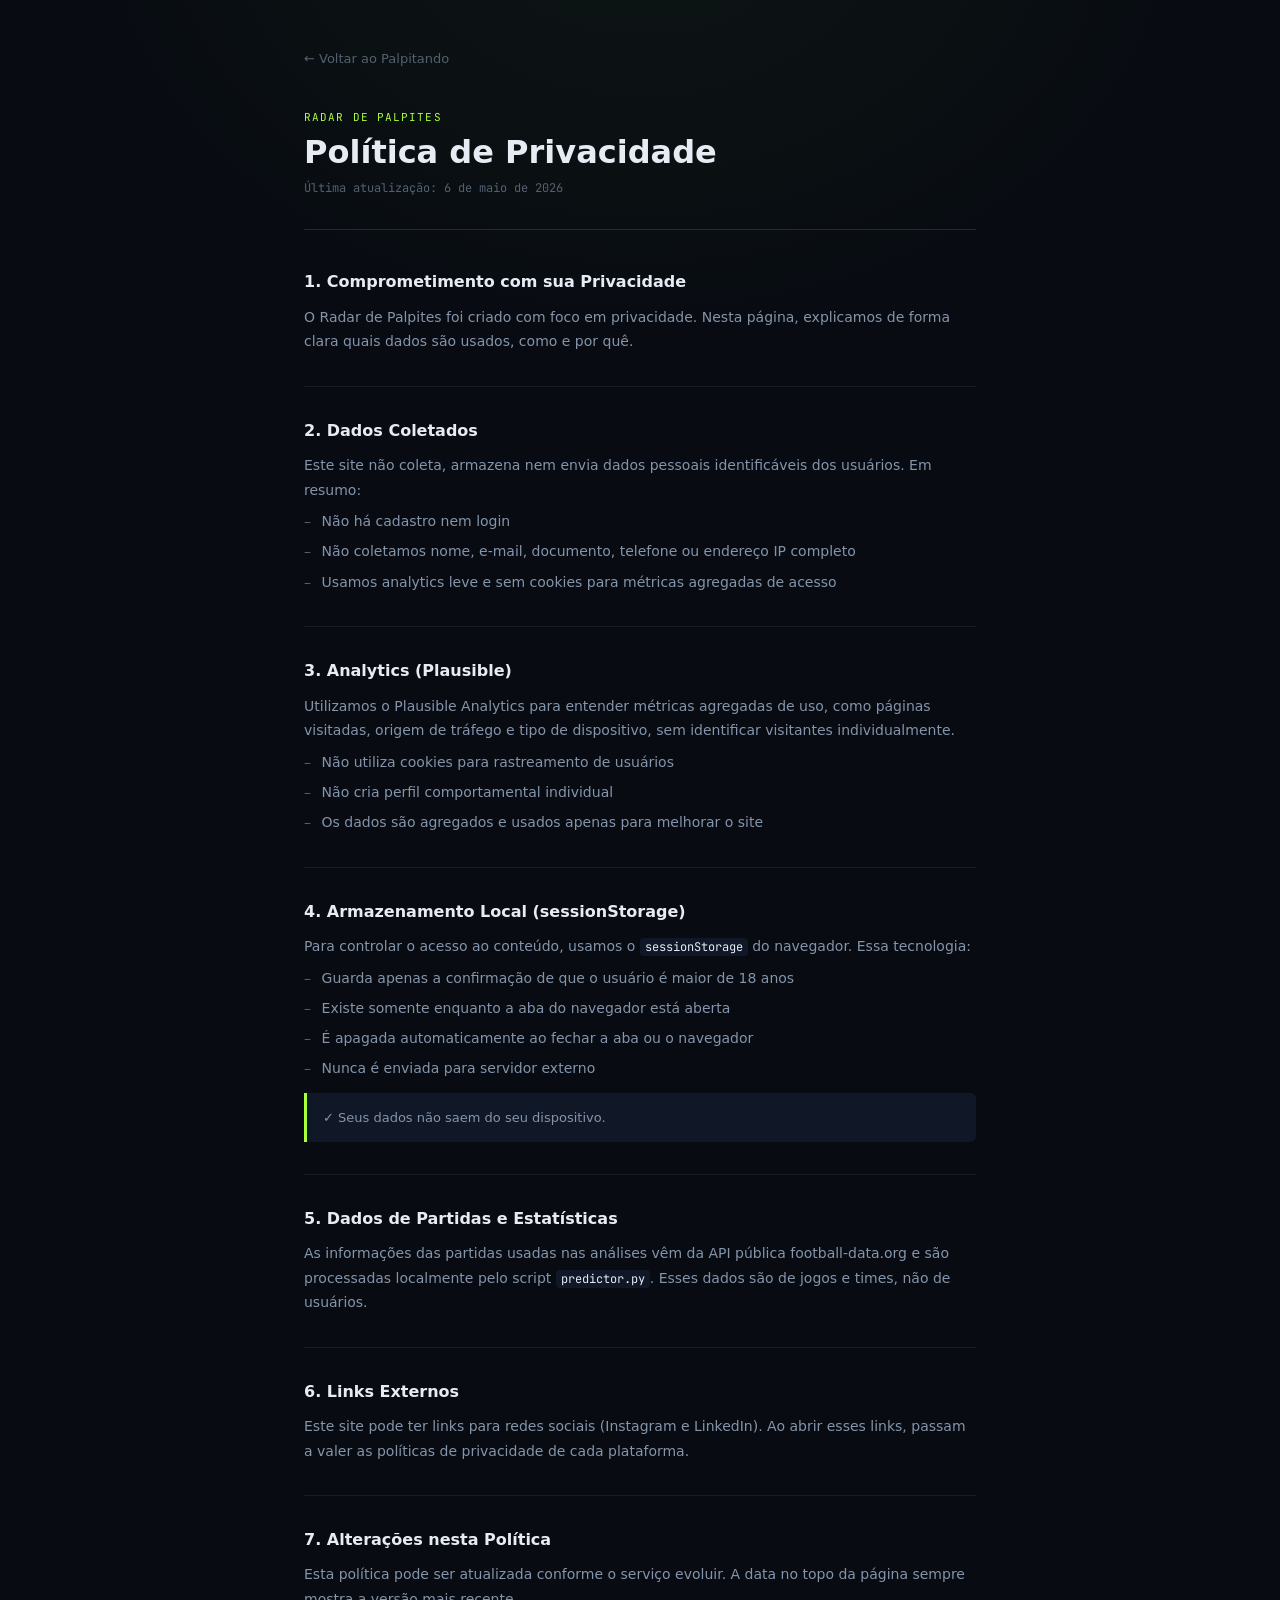
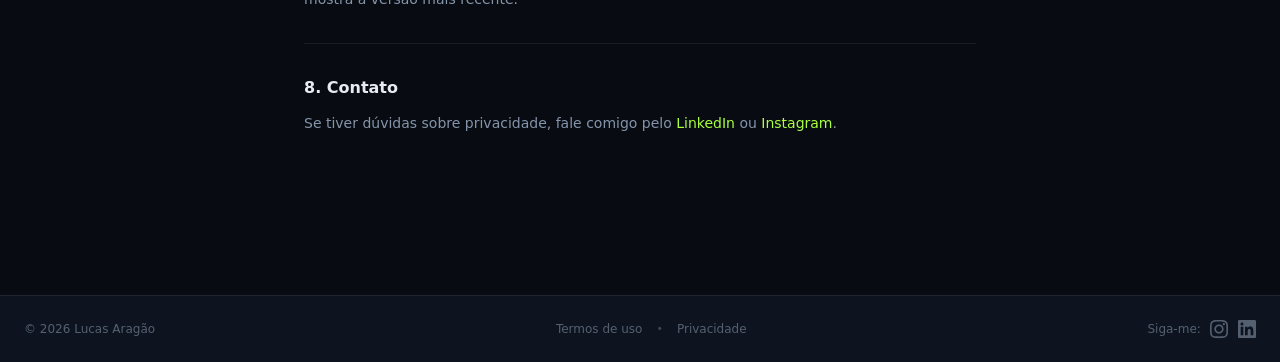
==== commit 921ec8b3: "feat: adicionar analytics de privacidade com Plausible nas páginas index, privacidade e termos" ====
--- a/privacidade.html
+++ b/privacidade.html
@@ -8,6 +8,17 @@
   <meta property="og:title" content="Política de Privacidade — Radar de Palpites" />
   <meta property="og:type" content="website" />
   <meta name="color-scheme" content="dark light" />
+  <!-- Privacy-friendly analytics by Plausible -->
+  <script async src="https://plausible.io/js/pa-AXcuUjfmheGgWd1r8lL9A.js"></script>
+  <script>
+    window.plausible = window.plausible || function () {
+      (plausible.q = plausible.q || []).push(arguments);
+    };
+    plausible.init = plausible.init || function (i) {
+      plausible.o = i || {};
+    };
+    plausible.init();
+  </script>
   <script>
     (function () {
       try {
@@ -120,7 +131,7 @@
 
     <p class="legal-eyebrow">Radar de Palpites</p>
     <h1 class="legal-title">Política de Privacidade</h1>
-    <p class="legal-updated">Última atualização: 20 de abril de 2026</p>
+    <p class="legal-updated">Última atualização: 6 de maio de 2026</p>
 
     <div class="legal-section">
       <h2>1. Comprometimento com sua Privacidade</h2>
@@ -131,18 +142,30 @@
 
     <div class="legal-section">
       <h2>2. Dados Coletados</h2>
-      <p>Este site não coleta, armazena nem envia dados pessoais dos usuários. Em resumo:</p>
+      <p>Este site não coleta, armazena nem envia dados pessoais identificáveis dos usuários. Em resumo:</p>
       <ul>
         <li>Não há cadastro nem login</li>
-        <li>Não usamos cookie de rastreamento nem analytics</li>
-        <li>Nenhum dado é enviado para servidores de terceiros</li>
+        <li>Não coletamos nome, e-mail, documento, telefone ou endereço IP completo</li>
+        <li>Usamos analytics leve e sem cookies para métricas agregadas de acesso</li>
       </ul>
     </div>
 
     <hr class="legal-divider" />
 
     <div class="legal-section">
-      <h2>3. Armazenamento Local (sessionStorage)</h2>
+      <h2>3. Analytics (Plausible)</h2>
+      <p>Utilizamos o Plausible Analytics para entender métricas agregadas de uso, como páginas visitadas, origem de tráfego e tipo de dispositivo, sem identificar visitantes individualmente.</p>
+      <ul>
+        <li>Não utiliza cookies para rastreamento de usuários</li>
+        <li>Não cria perfil comportamental individual</li>
+        <li>Os dados são agregados e usados apenas para melhorar o site</li>
+      </ul>
+    </div>
+
+    <hr class="legal-divider" />
+
+    <div class="legal-section">
+      <h2>4. Armazenamento Local (sessionStorage)</h2>
       <p>Para controlar o acesso ao conteúdo, usamos o <code style="font-family: var(--mono); font-size: 12px; background: var(--surface); padding: 1px 5px; border-radius: 4px; color: var(--text);">sessionStorage</code> do navegador. Essa tecnologia:</p>
       <ul>
         <li>Guarda apenas a confirmação de que o usuário é maior de 18 anos</li>
@@ -158,28 +181,28 @@
     <hr class="legal-divider" />
 
     <div class="legal-section">
-      <h2>4. Dados de Partidas e Estatísticas</h2>
+      <h2>5. Dados de Partidas e Estatísticas</h2>
       <p>As informações das partidas usadas nas análises vêm da API pública football-data.org e são processadas localmente pelo script <code style="font-family: var(--mono); font-size: 12px; background: var(--surface); padding: 1px 5px; border-radius: 4px; color: var(--text);">predictor.py</code>. Esses dados são de jogos e times, não de usuários.</p>
     </div>
 
     <hr class="legal-divider" />
 
     <div class="legal-section">
-      <h2>5. Links Externos</h2>
+      <h2>6. Links Externos</h2>
       <p>Este site pode ter links para redes sociais (Instagram e LinkedIn). Ao abrir esses links, passam a valer as políticas de privacidade de cada plataforma.</p>
     </div>
 
     <hr class="legal-divider" />
 
     <div class="legal-section">
-      <h2>6. Alterações nesta Política</h2>
+      <h2>7. Alterações nesta Política</h2>
       <p>Esta política pode ser atualizada conforme o serviço evoluir. A data no topo da página sempre mostra a versão mais recente.</p>
     </div>
 
     <hr class="legal-divider" />
 
     <div class="legal-section">
-      <h2>7. Contato</h2>
+      <h2>8. Contato</h2>
       <p>Se tiver dúvidas sobre privacidade, fale comigo pelo <a href="https://www.linkedin.com/in/lucas-aragao-magno/" target="_blank" rel="noopener noreferrer" style="color: var(--primary); text-decoration: none;">LinkedIn</a> ou <a href="https://www.instagram.com/lucaasaragao1/" target="_blank" rel="noopener noreferrer" style="color: var(--primary); text-decoration: none;">Instagram</a>.</p>
     </div>
   </div>
--- a/styles.css
+++ b/styles.css
@@ -1,100 +1,100 @@
-﻿/* ============================================================
-  RADAR DE PALPITES v5 — SaaS Clean UI
-  Fontes: Inter + JetBrains Mono
-  ============================================================ */
+/* ============================================================
+   PALPITANDO — Field Intel v2
+   Fonts: Barlow Condensed · Outfit · JetBrains Mono
+   ============================================================ */
 
 :root {
   color-scheme: dark;
-  --glass-strong: rgba(15, 23, 42, 0.94);
-  --glass-soft: rgba(15, 23, 42, 0.72);
-  --bg:         #0f172a;
-  --bg-2:       #111827;
-  --bg-3:       #1f2937;
-  --bg-4:       #1f2937;
-  --surface:    #1f2933;
-  --surface-2:  #243041;
-  --line:       rgba(255, 255, 255, 0.08);
-  --line-2:     rgba(255, 255, 255, 0.14);
-  --line-3:     rgba(148, 163, 184, 0.4);
-  --glass:      rgba(15, 23, 42, 0.94);
-
-  --text:       #e5e7eb;
-  --text-2:     #9ca3af;
-  --text-3:     #94a3b8;
-
-  --primary:    #22c55e;
-  --primary-soft: rgba(34, 197, 94, 0.12);
-  --accent:     #3b82f6;
-  --accent-soft: rgba(59, 130, 246, 0.12);
-  --primary-dim:rgba(34, 197, 94, 0.14);
-  --amber:      #f59e0b;
-  --amber-dim:  rgba(245, 158, 11, 0.14);
-  --red:        #ef4444;
-  --red-dim:    rgba(239, 68, 68, 0.14);
-
-  --success: #22c55e;
-  --warning: #f59e0b;
-  --danger:  #ef4444;
+  --topbar-bg: #010716;
+  --bg:        #080C12;
+  --bg-2:      #0D1420;
+  --bg-3:      #131C2C;
+  --bg-4:      #1A2438;
+  --surface:   #101828;
+  --surface-2: #172033;
+  --line:      rgba(255,255,255,0.07);
+  --line-2:    rgba(255,255,255,0.12);
+  --line-3:    rgba(255,255,255,0.22);
+  --glass-strong: rgba(8,12,18,0.96);
+  --glass-soft:   rgba(8,12,18,0.80);
+  --glass:        rgba(8,12,18,0.94);
+
+  --primary:      #AAFF40;
+  --primary-soft: rgba(170,255,64,0.11);
+  --primary-dim:  rgba(170,255,64,0.14);
+  --accent:       #4B9EFF;
+  --accent-soft:  rgba(75,158,255,0.12);
+  --amber:        #FFB340;
+  --amber-dim:    rgba(255,179,64,0.14);
+  --red:          #FF4060;
+  --red-dim:      rgba(255,64,96,0.14);
+
+  --success:  #AAFF40;
+  --warning:  #FFB340;
+  --danger:   #FF4060;
   --highlight: #ffffff;
-
-  --win:   #22c55e;
-  --draw:  #f59e0b;
-  --lose:  #ef4444;
+  --win:  #AAFF40;
+  --draw: #FFB340;
+  --lose: #FF4060;
+
+  --text:   #E6EBF4;
+  --text-2: #8494AA;
+  --text-3: #546070;
+
+  --display: 'Barlow Condensed', sans-serif;
+  --sans:    'Outfit', system-ui, sans-serif;
+  --mono:    'JetBrains Mono', monospace;
 
   --radius-sm: 6px;
-  --radius:    12px;
-  --radius-lg: 16px;
+  --radius:    10px;
+  --radius-lg: 14px;
   --radius-xl: 18px;
 
-  --mono: 'JetBrains Mono', monospace;
-  --sans: 'Inter', system-ui, sans-serif;
-  
-  --ease-out: cubic-bezier(0.2, 0.8, 0.2, 1);
-  --transition: 180ms ease;
+  --ease-out:  cubic-bezier(0.2, 0.8, 0.2, 1);
+  --transition: 160ms ease;
 }
 
 :root[data-theme="light"] {
   color-scheme: light;
-  --glass-strong: rgba(255, 255, 255, 0.94);
-  --glass-soft: rgba(255, 255, 255, 0.78);
-  --bg:         #f3f7f4;
-  --bg-2:       #ffffff;
-  --bg-3:       #f8fafc;
-  --bg-4:       #eef6f0;
-  --surface:    #f7faf7;
-  --surface-2:  #ecfdf3;
-  --line:       rgba(15, 23, 42, 0.10);
-  --line-2:     rgba(15, 23, 42, 0.18);
-  --line-3:     rgba(15, 23, 42, 0.28);
-  --glass:      rgba(255, 255, 255, 0.92);
-
-  --text:       #0f172a;
-  --text-2:     #334155;
-  --text-3:     #64748b;
-
-  --primary:    #16a34a;
-  --primary-soft: rgba(22, 163, 74, 0.12);
-  --accent:     #2563eb;
-  --accent-soft: rgba(37, 99, 235, 0.12);
-  --primary-dim:rgba(22, 163, 74, 0.12);
-  --amber:      #d97706;
-  --amber-dim:  rgba(217, 119, 6, 0.12);
-  --red:        #dc2626;
-  --red-dim:    rgba(220, 38, 38, 0.12);
-
-  --success: #16a34a;
-  --warning: #d97706;
-  --danger:  #dc2626;
-  --highlight: #0f172a;
-
-  --win:   #16a34a;
-  --draw:  #d97706;
-  --lose:  #dc2626;
-}
-
-/* Reset & Scaffolding */
+  --topbar-bg: #FCFCFC;
+  --bg:        #EEF3F8;
+  --bg-2:      #FFFFFF;
+  --bg-3:      #E5ECF4;
+  --bg-4:      #D8E3EE;
+  --surface:   #F4F7FB;
+  --surface-2: #EAF0F8;
+  --line:      rgba(10,24,48,0.08);
+  --line-2:    rgba(10,24,48,0.14);
+  --line-3:    rgba(10,24,48,0.24);
+  --glass-strong: rgba(238,243,248,0.96);
+  --glass-soft:   rgba(238,243,248,0.82);
+  --glass:        rgba(238,243,248,0.94);
+
+  --primary:      #3E9400;
+  --primary-soft: rgba(62,148,0,0.12);
+  --primary-dim:  rgba(62,148,0,0.14);
+  --accent:       #1864D4;
+  --accent-soft:  rgba(24,100,212,0.12);
+  --amber:        #C07800;
+  --amber-dim:    rgba(192,120,0,0.12);
+  --red:          #CC1840;
+  --red-dim:      rgba(204,24,64,0.12);
+
+  --success: #3E9400;
+  --warning: #C07800;
+  --danger:  #CC1840;
+  --highlight: #0A1830;
+  --win:  #3E9400;
+  --draw: #C07800;
+  --lose: #CC1840;
+
+  --text:   #0A1830;
+  --text-2: #3A5070;
+  --text-3: #6678A0;
+}
+
+/* ── RESET ── */
 *, *::before, *::after { box-sizing: border-box; margin: 0; padding: 0; }
-
 [hidden] { display: none !important; }
 
 body {
@@ -106,314 +106,573 @@
   min-height: 100vh;
   -webkit-font-smoothing: antialiased;
   -moz-osx-font-smoothing: grayscale;
+  overflow-x: hidden;
+  background-image: radial-gradient(ellipse 80% 40% at 50% -5%, rgba(170,255,64,0.04) 0%, transparent 55%);
   transition: background-color var(--transition), color var(--transition);
 }
 
+/* ── TOPBAR ── */
 .topbar {
   position: sticky;
   top: 0;
   z-index: 50;
-  background: var(--glass-strong);
+  background: var(--topbar-bg);
   border-bottom: 1px solid var(--line);
-  padding: 1.25rem 2rem;
-  display: flex;
-  align-items: flex-end;
-  justify-content: space-between;
-  gap: 1.5rem;
-  backdrop-filter: blur(18px) saturate(150%);
-  transition: padding var(--transition), background-color var(--transition), border-color var(--transition), box-shadow var(--transition), gap var(--transition), transform var(--transition), opacity var(--transition);
+  backdrop-filter: blur(20px) saturate(160%);
+  padding: 0.75rem 1.5rem;
+  display: flex;
+  align-items: center;
+  gap: 1rem;
+  transition: padding var(--transition), background-color var(--transition), box-shadow var(--transition);
 }
 
 .topbar__brand {
   display: flex;
-  flex-direction: column;
-  gap: 0.9rem;
-  align-items: flex-end;
+  align-items: center;
   margin-right: auto;
+  flex-shrink: 0;
 }
 
 .brand-logo-container {
   display: flex;
   align-items: center;
-  gap: 0.75rem;
 }
 
 .brand-logo {
-  height: 180px;
+  height: 150px;
   width: auto;
   display: block;
   transition: opacity var(--transition);
+}
+
+.brand-logo--dark  { display: block; }
+.brand-logo--light { display: none;  }
+:root[data-theme="light"] .brand-logo--dark  { display: none;  }
+:root[data-theme="light"] .brand-logo--light { display: block; }
+
+/* ── META STRIP ── */
+.meta {
+  display: flex;
+  align-items: stretch;
+  justify-content: flex-end;
+  gap: 0.6rem;
+  flex-wrap: wrap;
   flex-shrink: 0;
-}
-
-.brand-logo--dark {
-  display: block;
-  margin-left: 100px;
-}
-
-.brand-logo--light {
-  display: none;
-  margin-left: 100px;
-}
-
-:root[data-theme="light"] .brand-logo--dark {
-  display: none;
-}
-
-:root[data-theme="light"] .brand-logo--light {
-  display: block;
-  margin-left: 100px;
-}
-
-h1 {
-  display: flex;
-  align-items: center;
-  gap: 0.75rem;
-  font-size: clamp(1.5rem, 3vw, 2.2rem);
-  font-family: var(--sans);
-  font-weight: 700;
-  letter-spacing: -0.04em;
-  color: var(--text);
-  line-height: 1.1;
-  margin-bottom: 0;
-}
-
-/* Meta Data */
-.meta {
-  display: flex;
-  gap: 0.75rem;
-  flex-shrink: 0;
-  align-items: stretch;
 }
 
 .theme-toggle {
   display: inline-flex;
   align-items: center;
   justify-content: center;
-  gap: 0.55rem;
-  background: var(--surface);
+  gap: 0.4rem;
+  min-height: 48px;
+  background: color-mix(in srgb, var(--surface) 88%, transparent);
   color: var(--text);
   border: 1px solid var(--line);
-  border-radius: var(--radius);
-  padding: 0.6rem 0.9rem;
-  min-height: 100%;
+  border-radius: 12px;
+  padding: 0.5rem 0.85rem;
   font-family: var(--sans);
   font-size: 12px;
   font-weight: 600;
   cursor: pointer;
-  transition: background var(--transition), border-color var(--transition), color var(--transition), transform var(--transition);
-}
-
-.theme-toggle:hover {
-  background: var(--surface-2);
-  border-color: var(--line-2);
-  transform: translateY(-1px);
-}
-
-.theme-toggle:focus-visible {
-  outline: none;
-  border-color: var(--accent);
-  box-shadow: 0 0 0 3px var(--accent-soft);
-}
+  transition: background var(--transition), border-color var(--transition), transform var(--transition);
+  white-space: nowrap;
+}
+.theme-toggle:hover { background: var(--surface-2); border-color: var(--line-2); transform: translateY(-1px); }
+.theme-toggle:focus-visible { outline: 2px solid var(--accent); outline-offset: 2px; }
 
 .theme-toggle__icon {
   display: inline-flex;
   align-items: center;
   justify-content: center;
-  width: 20px;
-  height: 20px;
-  min-width: 20px;
-  border-radius: 999px;
-  background: var(--accent-soft);
-  font-size: 14px;
-  line-height: 1;
+  width: 18px;
+  height: 18px;
+  min-width: 18px;
   color: var(--accent);
 }
-
-.theme-toggle__icon svg {
-  width: 14px;
-  height: 14px;
-  display: block;
-}
-
-.theme-toggle__label {
-  white-space: nowrap;
-}
+.theme-toggle__icon svg { width: 14px; height: 14px; display: block; }
+.theme-toggle__label { white-space: nowrap; }
 
 .meta > div {
-  background: var(--surface);
-  border: 1px solid var(--line);
-  border-radius: var(--radius);
-  padding: 0.6rem 0.9rem;
-  min-width: 138px;
+  min-height: 48px;
+  background: color-mix(in srgb, var(--surface) 90%, transparent);
+  border: 1px solid var(--line);
+  border-radius: 12px;
+  padding: 0.45rem 0.8rem;
+  min-width: 110px;
   text-align: right;
   display: flex;
   flex-direction: column;
   justify-content: center;
 }
-
-.meta span { 
-  display: block; font-size: 10px; text-transform: uppercase; 
-  letter-spacing: 0.08em; color: var(--text-3); font-weight: 500; margin-bottom: 3px; 
-}
-.meta strong { font-family: var(--mono); font-size: 15px; font-weight: 600; color: var(--text); line-height: 1.2; }
-
-#generatedAt {
-  white-space: nowrap;
-}
-
-/* Main Content */
-main { position: relative; z-index: 1; max-width: 1500px; margin: 0 auto; padding: 2rem 2rem 4rem; }
-
-/* Filters Toolbar */
+.meta span {
+  display: block;
+  font-size: 8px;
+  text-transform: uppercase;
+  letter-spacing: 0.1em;
+  color: var(--text-3);
+  font-weight: 700;
+  margin-bottom: 3px;
+}
+.meta strong {
+  font-family: var(--mono);
+  font-size: 12px;
+  font-weight: 500;
+  color: var(--text);
+  line-height: 1.2;
+}
+#generatedAt { white-space: nowrap; }
+#acertosHoje strong { color: var(--primary); }
+
+/* ── SPORT SELECTOR ── */
+.sport-selector {
+  display: inline-flex;
+  align-items: center;
+  gap: 0.5rem;
+  padding: 0.5rem;
+  background: var(--bg-2);
+  border: 1px solid var(--line);
+  border-radius: 999px;
+  box-shadow: 0 6px 24px rgba(0,0,0,0.18);
+  max-width: 1500px;
+  margin: 1rem 1.5rem 0;
+}
+
+.sport-btn {
+  display: inline-flex;
+  align-items: center;
+  justify-content: center;
+  gap: 0.5rem;
+  padding: 0.6rem 1rem;
+  min-width: 132px;
+  border-radius: 999px;
+  border: 1.5px solid var(--line-2);
+  background: transparent;
+  color: var(--text-2);
+  font-family: var(--sans);
+  font-size: 14px;
+  font-weight: 600;
+  cursor: pointer;
+  transition: all var(--transition);
+}
+.sport-btn__icon { font-size: 18px; line-height: 1; }
+.sport-btn--active {
+  background: rgba(170,255,64,0.16);
+  border-color: rgba(170,255,64,0.55);
+  color: var(--primary);
+  font-weight: 700;
+  box-shadow: 0 0 0 1px rgba(170,255,64,0.2), 0 8px 20px rgba(170,255,64,0.12);
+}
+:root[data-theme="light"] .sport-btn--active {
+  background: rgba(62,148,0,0.12);
+  border-color: rgba(62,148,0,0.5);
+  color: var(--primary);
+  box-shadow: none;
+}
+.sport-btn:not(.sport-btn--active):hover { background: var(--bg-4); color: var(--text); border-color: var(--line-3); }
+.sport-btn:focus-visible { outline: 2px solid var(--accent); outline-offset: 2px; }
+
+/* ── BASKETBALL COMING SOON ── */
+.sport-coming-soon {
+  text-align: center;
+  padding: 5rem 2rem;
+  color: var(--text-2);
+}
+.sport-coming-soon__icon { font-size: 3.5rem; display: block; margin-bottom: 1rem; filter: grayscale(0.3); }
+.sport-coming-soon__title {
+  font-family: var(--display);
+  font-size: 2.2rem;
+  font-weight: 800;
+  letter-spacing: 0.06em;
+  text-transform: uppercase;
+  color: var(--text);
+  margin-bottom: 0.6rem;
+}
+.sport-coming-soon__sub { font-size: 0.95rem; color: var(--text-3); max-width: 340px; margin: 0 auto; line-height: 1.6; }
+
+/* ── MAIN ── */
+main {
+  position: relative;
+  z-index: 1;
+  max-width: 1500px;
+  margin: 0 auto;
+  padding: 1.5rem 1.5rem 5rem;
+}
+
+/* ── FILTERS TOOLBAR ── */
 .toolbar {
   display: flex;
-  gap: 1rem;
+  gap: 0.75rem;
   flex-wrap: wrap;
   align-items: center;
-  margin-bottom: 2rem;
+  margin-bottom: 1.5rem;
   background: var(--bg-2);
-  padding: 1rem 1.25rem;
+  padding: 0.875rem 1rem;
   border-radius: var(--radius-lg);
   border: 1px solid var(--line);
 }
 
-.toolbar-left,
-.toolbar-right {
+.toolbar-left, .toolbar-right {
   display: flex;
   align-items: flex-end;
 }
-
-.toolbar-right {
-  margin-left: auto;
-}
+.toolbar-right { margin-left: auto; }
 
 .filter-group {
   display: flex;
   flex-direction: column;
-  gap: 6px;
+  gap: 5px;
 }
 
 .filter-label {
-  font-size: 11px;
-  font-weight: 600;
-  text-transform: uppercase;
-  letter-spacing: 0.08em;
+  font-size: 10px;
+  font-weight: 700;
+  text-transform: uppercase;
+  letter-spacing: 0.1em;
   color: var(--text-3);
 }
 
-.filter-chips {
-  display: flex;
-  gap: 6px;
-  flex-wrap: wrap;
-}
+.filter-chips { display: flex; gap: 5px; flex-wrap: wrap; }
 
 select {
   appearance: none;
-  background: var(--surface) url("data:image/svg+xml,%3Csvg width='12' height='12' viewBox='0 0 24 24' fill='none' stroke='%23cbd5e1' stroke-width='2' stroke-linecap='round' stroke-linejoin='round'%3E%3Cpolyline points='6 9 12 15 18 9'%3E%3C/polyline%3E%3C/svg%3E") no-repeat right 12px center;
+  background: var(--surface) url("data:image/svg+xml,%3Csvg width='12' height='12' viewBox='0 0 24 24' fill='none' stroke='%235A6A7A' stroke-width='2' stroke-linecap='round' stroke-linejoin='round'%3E%3Cpolyline points='6 9 12 15 18 9'%3E%3C/polyline%3E%3C/svg%3E") no-repeat right 10px center;
   border: 1px solid var(--line);
   border-radius: var(--radius);
-  padding: 0.6rem 2.5rem 0.6rem 1rem;
+  padding: 0.55rem 2.2rem 0.55rem 0.875rem;
   color: var(--text);
   font-family: var(--sans);
   font-weight: 500;
-  font-size: 14px;
+  font-size: 13px;
   cursor: pointer;
-  transition: box-shadow var(--transition), background-color var(--transition);
-  min-width: 180px;
-}
-
-select:hover { background-color: var(--surface-2); border-color: var(--line-2); }
+  transition: border-color var(--transition), box-shadow var(--transition);
+  min-width: 170px;
+}
+select:hover { border-color: var(--line-2); }
 select:focus { outline: none; border-color: var(--accent); box-shadow: 0 0 0 3px var(--accent-soft); }
-select option,
-select optgroup {
+select option, select optgroup { background: var(--bg-2); color: var(--text); }
+
+/* ── CUSTOM SELECT ── */
+.custom-select {
+  position: relative;
+  min-width: 170px;
+}
+
+.custom-select__btn {
+  display: flex;
+  align-items: center;
+  justify-content: space-between;
+  gap: 0.5rem;
+  width: 100%;
+  background: var(--surface);
+  border: 1px solid var(--line);
+  border-radius: var(--radius);
+  padding: 0.55rem 0.875rem;
+  color: var(--text);
+  font-family: var(--sans);
+  font-weight: 500;
+  font-size: 13px;
+  cursor: pointer;
+  text-align: left;
+  transition: border-color var(--transition), box-shadow var(--transition);
+}
+.custom-select__btn:hover { border-color: var(--line-2); }
+.custom-select__btn:focus { outline: none; border-color: var(--accent); box-shadow: 0 0 0 3px var(--accent-soft); }
+
+.custom-select__value {
+  flex: 1;
+  overflow: hidden;
+  text-overflow: ellipsis;
+  white-space: nowrap;
+}
+
+.custom-select__arrow {
+  width: 12px;
+  height: 12px;
+  flex-shrink: 0;
+  color: var(--text-3);
+  transition: transform var(--transition);
+}
+.custom-select.is-open .custom-select__arrow { transform: rotate(180deg); }
+
+.custom-select__list {
+  display: none;
+  position: absolute;
+  top: calc(100% + 5px);
+  left: 0;
+  right: 0;
+  z-index: 200;
+  list-style: none;
   background: var(--bg-2);
-  color: var(--text);
-}
+  border: 1px solid var(--line-2);
+  border-radius: var(--radius);
+  padding: 0.25rem;
+  max-height: 280px;
+  overflow-y: auto;
+  box-shadow: 0 8px 32px rgba(0,0,0,0.28), 0 2px 8px rgba(0,0,0,0.18);
+  scrollbar-width: thin;
+  scrollbar-color: var(--line-2) transparent;
+}
+.custom-select.is-open .custom-select__list { display: block; }
+
+.custom-select__option {
+  padding: 0.45rem 0.7rem;
+  border-radius: var(--radius-sm);
+  font-size: 13px;
+  color: var(--text-2);
+  cursor: pointer;
+  transition: background var(--transition), color var(--transition);
+  white-space: nowrap;
+  overflow: hidden;
+  text-overflow: ellipsis;
+}
+.custom-select__option:hover { background: var(--surface); color: var(--text); }
+.custom-select__option--active { color: var(--accent); background: var(--accent-soft); font-weight: 600; }
 
 .legend-chip {
   display: inline-flex;
   align-items: center;
   justify-content: center;
-  padding: 6px 12px;
+  padding: 5px 12px;
   border-radius: 999px;
   background: var(--surface);
   border: 1px solid var(--line);
   color: var(--text-3);
   font-family: var(--sans);
-  font-weight: 500;
+  font-weight: 600;
   font-size: 12px;
-  letter-spacing: 0.02em;
   transition: all var(--transition);
 }
-
-.filter-chip {
-  cursor: pointer;
-}
-
-.filter-chip:hover {
-  background: var(--bg-3);
-  color: var(--text);
-}
-
-.legend-chip.is-active {
-  color: var(--text);
-  background: var(--primary-soft);
-  border-color: rgba(34, 197, 94, 0.4);
-}
-
-.legend-chip--low.is-active { border-color: rgba(239, 68, 68, 0.45); background: rgba(239, 68, 68, 0.15); }
-.legend-chip--medium.is-active { border-color: rgba(245, 158, 11, 0.45); background: rgba(245, 158, 11, 0.15); }
-.legend-chip--high.is-active { border-color: rgba(34, 197, 94, 0.45); background: rgba(34, 197, 94, 0.15); }
+.filter-chip { cursor: pointer; }
+.filter-chip:hover { background: var(--bg-3); color: var(--text); }
+.legend-chip.is-active { color: var(--text); }
+.legend-chip--low.is-active    { border-color: rgba(255,64,96,0.45);   background: rgba(255,64,96,0.12);   color: var(--red);     }
+.legend-chip--medium.is-active { border-color: rgba(255,179,64,0.45);  background: rgba(255,179,64,0.12);  color: var(--amber);   }
+.legend-chip--high.is-active   { border-color: rgba(170,255,64,0.45);  background: rgba(170,255,64,0.12);  color: var(--primary); }
+:root[data-theme="light"] .legend-chip--low.is-active    { color: var(--danger);  }
+:root[data-theme="light"] .legend-chip--medium.is-active { color: var(--warning); }
+:root[data-theme="light"] .legend-chip--high.is-active   { color: var(--primary); }
 
 .toolbar-footer {
   width: 100%;
   display: flex;
   justify-content: space-between;
   align-items: center;
-  margin-top: 0.35rem;
-  padding-top: 0.55rem;
+  margin-top: 0.4rem;
+  padding-top: 0.5rem;
   border-top: 1px solid var(--line);
 }
 
-.results {
-  font-size: 13px;
+.results { font-size: 12px; color: var(--text-3); }
+.results strong { color: var(--text); font-family: var(--mono); }
+
+.clear-filters {
+  background: transparent;
+  border: 1px solid var(--line);
+  border-radius: 999px;
   color: var(--text-3);
-}
-
-.results strong {
-  color: var(--text);
-  font-family: var(--mono);
-}
-
-.clear-filters {
-  background: var(--surface);
-  border: 1px solid var(--line);
-  border-radius: 999px;
-  color: var(--text-2);
   font-size: 12px;
   font-weight: 600;
   cursor: pointer;
-  padding: 0.45rem 0.85rem;
-  transition: background var(--transition), border-color var(--transition), color var(--transition), transform var(--transition);
-}
-
-.clear-filters:hover {
+  padding: 0.3rem 0.75rem;
+  transition: all var(--transition);
+  font-family: var(--sans);
+}
+.clear-filters:hover { color: var(--accent); border-color: var(--accent); }
+.clear-filters:focus-visible { outline: 2px solid var(--accent); outline-offset: 2px; }
+
+/* ── TIPS SECTION ── */
+.tips-section {
+  padding: 1rem 0 0;
+  max-width: 1500px;
+  margin: 0 auto;
+}
+
+.tips-section__header {
+  display: flex;
+  align-items: center;
+  gap: 0.6rem;
+  margin-bottom: 0.875rem;
+  padding: 0 1.5rem;
+}
+
+.tips-section__title {
+  font-family: var(--display);
+  font-size: 1.25rem;
+  font-weight: 800;
+  letter-spacing: 0.06em;
+  text-transform: uppercase;
+  color: var(--text);
+  margin: 0;
+}
+
+.tips-section__badge {
+  font-size: 0.65rem;
+  font-weight: 700;
+  font-family: var(--mono);
+  background: var(--accent-soft);
   color: var(--accent);
-  background: var(--bg-3);
-  border-color: var(--line-2);
-  transform: translateY(-1px);
-}
-
-.clear-filters:focus-visible {
-  outline: none;
+  border: 1px solid rgba(75,158,255,0.28);
+  border-radius: 999px;
+  padding: 0.1rem 0.55rem;
+  text-transform: uppercase;
+  letter-spacing: 0.06em;
+}
+
+.tips-cards {
+  display: grid;
+  grid-template-columns: repeat(auto-fill, minmax(240px, 1fr));
+  gap: 0.75rem;
+  padding: 0 1.5rem;
+}
+
+/* ── TIP CARDS ── */
+.tip-card {
+  background: var(--surface);
+  border: 1px solid var(--line-2);
+  border-radius: var(--radius-lg);
+  padding: 1rem 1.125rem;
+  display: flex;
+  flex-direction: column;
+  gap: 0.6rem;
+  transition: border-color 0.15s, box-shadow 0.15s, transform 0.15s;
+  position: relative;
+  overflow: hidden;
+}
+
+.tip-card::before {
+  content: '';
+  position: absolute;
+  top: 0; left: 0; right: 0;
+  height: 2px;
+  background: linear-gradient(90deg, transparent, var(--accent), transparent);
+  opacity: 0.5;
+}
+
+.tip-card:hover {
   border-color: var(--accent);
-  box-shadow: 0 0 0 3px var(--accent-soft);
-}
-
-/* Cards Grid */
-.cards { display: grid; grid-template-columns: repeat(auto-fill, minmax(320px, 1fr)); gap: 1.25rem; }
-
+  box-shadow: 0 4px 24px rgba(75,158,255,0.15);
+  transform: translateY(-2px);
+}
+
+.tip-card__top {
+  display: flex;
+  align-items: center;
+  gap: 0.45rem;
+  flex-wrap: wrap;
+}
+
+.tip-card__rank {
+  font-family: var(--mono);
+  font-size: 0.68rem;
+  font-weight: 700;
+  color: var(--accent);
+  background: var(--accent-soft);
+  border-radius: 999px;
+  padding: 0.1rem 0.45rem;
+  line-height: 1.5;
+}
+
+.tip-card__competition {
+  font-family: var(--mono);
+  font-size: 0.68rem;
+  color: var(--text-3);
+  flex: 1;
+  white-space: nowrap;
+  overflow: hidden;
+  text-overflow: ellipsis;
+  text-transform: uppercase;
+  letter-spacing: 0.04em;
+}
+
+.tip-card__conf { font-size: 0.68rem !important; padding: 0.1rem 0.45rem !important; }
+
+.tip-card__teams {
+  font-family: var(--display);
+  font-size: 1.1rem;
+  font-weight: 700;
+  letter-spacing: 0.03em;
+  text-transform: uppercase;
+  color: var(--text);
+  line-height: 1.25;
+}
+
+.tip-card__vs { opacity: 0.35; font-weight: 400; margin: 0 0.2em; }
+
+.tip-card__prob { display: flex; align-items: baseline; gap: 0.4rem; flex-wrap: wrap; }
+
+.tip-card__prob-value {
+  font-family: var(--display);
+  font-size: 2.6rem;
+  font-weight: 800;
+  letter-spacing: 0.02em;
+  line-height: 1;
+}
+.tip-card__prob-value--high { color: var(--primary); text-shadow: 0 0 18px rgba(170,255,64,0.35); }
+.tip-card__prob-value--mid  { color: var(--amber); }
+.tip-card__prob-value--low  { color: var(--text-3); }
+:root[data-theme="light"] .tip-card__prob-value--high { text-shadow: none; }
+
+.tip-card__prob-label { font-size: 0.78rem; color: var(--text-2); line-height: 1.35; max-width: 100px; }
+
+.tip-card__bet {
+  display: flex;
+  flex-direction: column;
+  gap: 0.12rem;
+  padding-top: 0.5rem;
+  border-top: 1px solid var(--line);
+}
+
+.tip-card__bet-label {
+  font-size: 0.65rem;
+  color: var(--text-3);
+  text-transform: uppercase;
+  letter-spacing: 0.08em;
+  font-weight: 700;
+}
+
+.tip-card__bet-value {
+  font-size: 0.9rem;
+  color: var(--text);
+  font-weight: 600;
+}
+
+.tips-section__empty { color: var(--text-2); font-size: 0.9rem; padding: 0.5rem 0; }
+
+.tip-card__result {
+  font-size: 0.72rem;
+  font-weight: 700;
+  border-radius: 999px;
+  padding: 0.12rem 0.55rem;
+  align-self: flex-start;
+}
+.tip-card__result--acerto { background: var(--primary-soft); color: var(--primary); }
+.tip-card__result--erro   { background: var(--red-dim); color: var(--red); }
+:root[data-theme="light"] .tip-card__result--acerto { color: var(--primary); }
+:root[data-theme="light"] .tip-card__result--erro   { color: var(--danger);  }
+
+.tip-card--recovery {
+  border-color: var(--amber);
+  box-shadow: 0 0 0 1px var(--amber-dim);
+}
+.tip-card--recovery::before {
+  background: linear-gradient(90deg, transparent, var(--amber), transparent);
+}
+.tip-card--recovery:hover {
+  border-color: var(--amber);
+  box-shadow: 0 4px 24px rgba(255,179,64,0.2);
+}
+.tip-card__rank--recovery { background: var(--amber-dim); color: var(--amber); }
+.tip-card__recovery-note { font-size: 0.68rem; color: var(--amber); opacity: 0.85; margin-top: 0.2rem; }
+
+/* ── CARDS GRID ── */
+.cards {
+  display: grid;
+  grid-template-columns: repeat(auto-fill, minmax(320px, 1fr));
+  gap: 1rem;
+}
+
+/* ── MATCH CARD ── */
 .card {
   background: var(--bg-2);
   border: 1px solid var(--line);
@@ -422,103 +681,137 @@
   position: relative;
   display: flex;
   flex-direction: column;
-  transition: transform var(--transition), border-color var(--transition), background var(--transition);
+  transition: transform var(--transition), border-color var(--transition), box-shadow var(--transition);
   cursor: pointer;
 }
-
 .card:hover {
-  transform: translateY(-1px);
+  transform: translateY(-2px);
   border-color: var(--line-2);
-  background: var(--bg-3);
-}
-
+  box-shadow: 0 8px 32px rgba(0,0,0,0.25);
+}
 .card:focus-visible { outline: none; border-color: var(--accent); box-shadow: 0 0 0 3px var(--accent-soft); }
 
 .card-head {
-  padding: 1.25rem 1.5rem;
+  padding: 1.125rem 1.25rem;
   border-bottom: 1px solid var(--line);
-  display: flex; flex-direction: column; gap: 0.6rem;
-  background: transparent;
+  display: flex;
+  flex-direction: column;
+  gap: 0.5rem;
 }
 
 .card-head-top {
   display: flex;
   align-items: flex-start;
   justify-content: space-between;
-  gap: 0.9rem;
-}
-
-.card-meta {
-  min-width: 0;
-  display: flex;
-  flex-direction: column;
-  gap: 0.35rem;
-}
-
-.competition { font-family: var(--mono); font-size: 11px; text-transform: uppercase; letter-spacing: 0.1em; color: var(--text-3); font-weight: 500; line-height: 1.45;}
+  gap: 0.75rem;
+}
+
+.card-meta { min-width: 0; display: flex; flex-direction: column; gap: 0.25rem; }
+
+.competition {
+  font-family: var(--mono);
+  font-size: 10px;
+  text-transform: uppercase;
+  letter-spacing: 0.1em;
+  color: var(--text-3);
+  font-weight: 500;
+  line-height: 1.4;
+}
 
 .match-date {
   font-family: var(--mono);
-  font-size: 11px;
+  font-size: 10px;
   font-weight: 500;
   color: var(--text-2);
   line-height: 1.4;
 }
 
-.match-title { font-family: var(--sans); font-size: 1.25rem; font-weight: 600; letter-spacing: -0.03em; color: var(--text); line-height: 1.25; }
-
-.card-snapshot {
-  padding: 0 1.5rem 1.2rem;
-  transition: opacity 160ms ease, max-height 160ms ease;
-}
+.match-title {
+  font-family: var(--display);
+  font-size: 1.3rem;
+  font-weight: 700;
+  letter-spacing: 0.02em;
+  text-transform: uppercase;
+  color: var(--text);
+  line-height: 1.2;
+}
+
+/* Escudos dos times no título do card */
+.match-teams {
+  display: flex;
+  align-items: center;
+  gap: 0.5rem;
+  flex-wrap: wrap;
+}
+
+.match-team {
+  display: flex;
+  align-items: center;
+  gap: 0.35rem;
+}
+
+.match-team--away { flex-direction: row-reverse; }
+
+.match-vs {
+  font-variant-numeric: tabular-nums;
+  flex-shrink: 0;
+}
+
+.team-crest {
+  width: 28px;
+  height: 28px;
+  object-fit: contain;
+  flex-shrink: 0;
+}
+
+/* ── CARD SNAPSHOT ── */
+.card-snapshot { padding: 0 1.25rem 1rem; }
 
 .card-snapshot-grid {
   display: grid;
   grid-template-columns: 1fr;
-  gap: 0.75rem;
+  grid-auto-rows: 88px;
+  gap: 0.5rem;
 }
 
 .snapshot-item {
   display: flex;
   flex-direction: column;
   justify-content: center;
-  gap: 0.35rem;
-  padding: 0.85rem 1rem;
+  gap: 0.25rem;
+  padding: 0.75rem 0.875rem;
   background: var(--surface);
   border: 1px solid var(--line);
   border-radius: var(--radius);
   min-width: 0;
-  min-height: 88px;
-}
-
-.card-snapshot .conf {
-  display: inline-flex;
-  align-self: flex-start;
-  width: fit-content;
-  font-size: 8px;
-  padding: 2px 7px;
-}
-
-.snapshot-item--wide {
-  grid-column: 1 / -1;
-}
+  min-height: 0;
+  height: 100%;
+}
+
+.card-snapshot .conf { display: inline-flex; align-self: flex-start; width: fit-content; font-size: 8px; padding: 2px 6px; }
+.snapshot-item--wide { grid-column: auto; }
 
 .snapshot-label {
-  font-size: 11px;
-  text-transform: uppercase;
-  letter-spacing: 0.08em;
+  font-size: 9px;
+  text-transform: uppercase;
+  letter-spacing: 0.09em;
   color: var(--text-3);
+  font-weight: 700;
 }
 
 .highlight {
-  font-size: 18px;
+  font-family: var(--display);
+  font-size: 1.65rem;
+  font-weight: 800;
+  letter-spacing: 0.02em;
+  color: var(--highlight);
+  line-height: 1.1;
+}
+
+.highlight--secondary {
+  font-family: var(--sans);
+  font-size: 14px;
   font-weight: 600;
-  color: var(--highlight);
-  line-height: 1.25;
-}
-
-.highlight--secondary {
-  font-size: 16px;
   white-space: nowrap;
   overflow: hidden;
   text-overflow: ellipsis;
@@ -529,379 +822,541 @@
   grid-template-rows: 0fr;
   transition: grid-template-rows 220ms ease;
 }
-.card-body-inner {
-  overflow: hidden;
-}
-
-.card:not(.is-collapsed) .card-body { grid-template-rows: 1fr; }
+.card-body-inner { overflow: hidden; }
+.card:not(.is-collapsed) .card-body  { grid-template-rows: 1fr; }
 .card:not(.is-collapsed) .card-snapshot { display: none; }
 .card.is-collapsed .card-head { border-bottom-color: transparent; }
 
-/* Panels inside card */
-.panel { padding: 1.25rem 1.5rem; border-bottom: 1px solid var(--line); }
+/* ── PANELS ── */
+.panel { padding: 1.125rem 1.25rem; border-bottom: 1px solid var(--line); }
 .panel:last-child { border-bottom: none; }
 
 .panel h3 {
-  font-family: var(--sans); font-size: 11px; font-weight: 600;
-  text-transform: uppercase; letter-spacing: 0.1em; color: var(--text-3); 
-  margin-bottom: 1rem;
+  font-family: var(--sans);
+  font-size: 10px;
+  font-weight: 700;
+  text-transform: uppercase;
+  letter-spacing: 0.1em;
+  color: var(--text-3);
+  margin-bottom: 0.875rem;
 }
 
 .grid-2 { display: grid; grid-template-columns: 1fr 1fr; border-bottom: 1px solid var(--line); }
 .grid-2 .panel { border-bottom: none; }
 .grid-2 .panel:first-child { border-right: 1px solid var(--line); }
-
-.grid-2--stacked {
-  grid-template-columns: 1fr;
-}
-
-.grid-2--stacked .panel:first-child {
-  border-right: none;
-  border-bottom: 1px solid var(--line);
-}
-
-.favorite-line { font-size: 13px; color: var(--text-2); margin-bottom: 0.75rem; line-height: 1.5; }
-
-.forma-row { display: flex; flex-wrap: wrap; gap: 6px; margin-bottom: 1rem; }
-.forma-pill { 
-  font-size: 11px; font-family: var(--sans); font-weight: 500; 
-  padding: 4px 10px; border-radius: 99px; letter-spacing: 0.01em; 
-  border: 1px solid var(--line); background: var(--surface);
-}
-.forma--alta   { background: var(--primary-dim); color: var(--primary); border-color: rgba(34, 197, 94, 0.28); }
-.forma--baixa  { background: var(--red-dim); color: var(--red); border-color: rgba(239, 68, 68, 0.28); }
-
-.quick-read { 
-  font-size: 12px; color: var(--text-2); margin-top: 1rem; 
-  font-style: italic; border-top: 1px solid var(--line); padding-top: 1rem; line-height: 1.5;
-}
-
-/* Probabilities component */
+.grid-2--stacked { grid-template-columns: 1fr; }
+.grid-2--stacked .panel:first-child { border-right: none; border-bottom: 1px solid var(--line); }
+
+.favorite-line { font-size: 12px; color: var(--text-2); margin-bottom: 0.75rem; line-height: 1.55; }
+
+.forma-row { display: flex; flex-wrap: wrap; gap: 5px; margin-bottom: 0.875rem; }
+.forma-pill {
+  font-size: 10px;
+  font-weight: 600;
+  padding: 3px 9px;
+  border-radius: 99px;
+  border: 1px solid var(--line);
+  background: var(--surface);
+}
+.forma--alta  { background: var(--primary-dim); color: var(--primary); border-color: rgba(170,255,64,0.28); }
+.forma--baixa { background: var(--red-dim);     color: var(--red);     border-color: rgba(255,64,96,0.28);  }
+:root[data-theme="light"] .forma--alta  { color: var(--primary); }
+:root[data-theme="light"] .forma--baixa { color: var(--danger);  }
+
+.quick-read {
+  font-size: 12px;
+  color: var(--text-2);
+  margin-top: 0.875rem;
+  font-style: italic;
+  border-top: 1px solid var(--line);
+  padding-top: 0.875rem;
+  line-height: 1.55;
+}
+
+/* ── PROBABILITY BARS ── */
 .prob-bars {
-  display: flex; flex-direction: column; gap: 10px;
-  padding: 1rem; border-radius: 12px; background: var(--surface);
+  display: flex;
+  flex-direction: column;
+  gap: 8px;
+  padding: 0.875rem;
+  border-radius: var(--radius);
+  background: var(--surface);
   border: 1px solid var(--line);
 }
 
 .prob-row {
-  display: grid; grid-template-columns: minmax(95px, 1fr) 1fr 40px; align-items: center; gap: 10px; font-size: 12px;
+  display: grid;
+  grid-template-columns: minmax(90px, 1fr) 1fr 36px;
+  align-items: center;
+  gap: 8px;
+  font-size: 12px;
 }
 
 .prob-name { color: var(--text-2); white-space: nowrap; overflow: hidden; text-overflow: ellipsis; }
-.prob-value { font-family: var(--mono); font-size: 11px; font-weight: 500; color: var(--text); text-align: right; }
-
-.prob-track {
-  width: 100%; height: 4px; background: var(--line-2); border-radius: 99px; overflow: hidden;
-}
-
-.prob-fill {
-  height: 100%; border-radius: 99px; transition: width 0.4s ease;
-}
+.prob-value { font-family: var(--mono); font-size: 10px; font-weight: 500; color: var(--text); text-align: right; }
+
+.prob-track { width: 100%; height: 3px; background: var(--line-2); border-radius: 99px; overflow: hidden; }
+.prob-fill { height: 100%; border-radius: 99px; transition: width 0.5s var(--ease-out); }
 .prob-fill.h { background: var(--accent); }
 .prob-fill.m { background: var(--primary); }
 .prob-fill.l { background: var(--red); }
 
-/* Lists */
-.market-list, .history { list-style: none; display: flex; flex-direction: column; gap: 0; }
+/* ── LISTS ── */
+.market-list, .history { list-style: none; display: flex; flex-direction: column; }
 .market-list li, .history li {
-  display: flex; justify-content: space-between; align-items: center; gap: 8px;
-  font-size: 12px; color: var(--text-2); padding: 8px 0; border-bottom: 1px solid var(--line); line-height: 1.5;
+  display: flex;
+  justify-content: space-between;
+  align-items: center;
+  gap: 8px;
+  font-size: 12px;
+  color: var(--text-2);
+  padding: 7px 0;
+  border-bottom: 1px solid var(--line);
+  line-height: 1.4;
 }
 .market-list li:last-child, .history li:last-child { border-bottom: none; padding-bottom: 0; }
 
-.market-xg {
-  border-bottom: 1px dashed var(--line-3) !important;
-  margin-bottom: 6px; padding-bottom: 10px !important;
-}
+.market-xg { border-bottom: 1px dashed var(--line-3) !important; margin-bottom: 4px; padding-bottom: 9px !important; }
 .market-xg strong { color: var(--primary); }
-
 .market-list strong { font-family: var(--mono); font-size: 12px; font-weight: 500; color: var(--text); }
 .history li span:first-child { flex: 1; min-width: 0; }
 
 .badge {
-  display: inline-flex; align-items: center; justify-content: center;
-  font-size: 10px; font-weight: 600; font-family: var(--mono);
-  border-radius: 50%; width: 20px; height: 20px; flex-shrink: 0;
-}
-.badge.v { background: var(--primary-soft); color: var(--success); border: 1px solid rgba(34, 197, 94, 0.28); }
-.badge.e { background: rgba(245, 158, 11, 0.15); color: var(--warning); border: 1px solid rgba(245, 158, 11, 0.28); }
-.badge.d { background: rgba(239, 68, 68, 0.15); color: var(--danger); border: 1px solid rgba(239, 68, 68, 0.28); }
-
-/* Tips */
+  display: inline-flex;
+  align-items: center;
+  justify-content: center;
+  font-size: 9px;
+  font-weight: 700;
+  font-family: var(--mono);
+  border-radius: 50%;
+  width: 20px;
+  height: 20px;
+  flex-shrink: 0;
+}
+.badge.v { background: var(--primary-soft); color: var(--win);  border: 1px solid rgba(170,255,64,0.28); }
+.badge.e { background: rgba(255,179,64,0.14); color: var(--draw); border: 1px solid rgba(255,179,64,0.28); }
+.badge.d { background: rgba(255,64,96,0.14);  color: var(--lose); border: 1px solid rgba(255,64,96,0.28);  }
+
+/* ── TIPS ── */
 .tips { display: flex; flex-direction: column; gap: 8px; }
 
 .tip-alerta {
-  font-size: 12px; color: #f59e0b;
-  background: rgba(245,158,11,0.08);
-  border-left: 3px solid #f59e0b;
-  border-radius: 6px; padding: 0.5rem 0.75rem;
-  margin-bottom: 0.4rem;
+  font-size: 12px;
+  color: var(--amber);
+  background: var(--amber-dim);
+  border-left: 3px solid var(--amber);
+  border-radius: var(--radius-sm);
+  padding: 0.5rem 0.75rem;
+  margin-bottom: 0.35rem;
 }
 
 .odds-debug {
   border: 1px dashed var(--line-2);
-  border-radius: 8px;
+  border-radius: var(--radius-sm);
   padding: 0.45rem 0.65rem;
-  background: rgba(255, 255, 255, 0.02);
+  background: rgba(255,255,255,0.02);
   margin-bottom: 0.35rem;
 }
-
-.odds-debug summary {
-  cursor: pointer;
-  font-size: 11px;
+.odds-debug summary { cursor: pointer; font-size: 11px; color: var(--text-2); font-family: var(--mono); }
+.odds-debug-body { margin-top: 0.4rem; display: grid; gap: 0.2rem; font-size: 11px; color: var(--text-3); line-height: 1.4; }
+
+.tip-summary {
+  font-size: 12px;
+  line-height: 1.65;
   color: var(--text-2);
-  font-family: var(--mono);
-}
-
-.odds-debug-body {
-  margin-top: 0.45rem;
-  display: grid;
-  gap: 0.2rem;
-  font-size: 11px;
-  color: var(--text-3);
-  line-height: 1.45;
-}
-
-.tip-summary {
-  font-size: 13px; line-height: 1.6; color: var(--text-2);
   background: var(--surface);
   border: 1px solid var(--line);
   border-left: 3px solid var(--primary);
-  border-radius: 8px; padding: 1rem;
+  border-radius: var(--radius-sm);
+  padding: 0.875rem;
   margin-bottom: 0.5rem;
 }
 
 .tip {
-  display: flex; gap: 8px; align-items: center; flex-wrap: wrap;
-  background: var(--surface); border: 1px solid var(--line); border-radius: var(--radius);
-  padding: 0.55rem 0.8rem; font-size: 12px; color: var(--text-2);
+  display: flex;
+  gap: 7px;
+  align-items: center;
+  flex-wrap: wrap;
+  background: var(--surface);
+  border: 1px solid var(--line);
+  border-radius: var(--radius);
+  padding: 0.55rem 0.75rem;
+  font-size: 12px;
+  color: var(--text-2);
   transition: background var(--transition);
 }
+.tip:hover { background: var(--surface-2); }
 
 .tip-value {
   display: inline-flex;
   align-items: center;
-  margin-left: 0.4rem;
-  padding: 0.15rem 0.45rem;
+  margin-left: 0.35rem;
+  padding: 0.15rem 0.4rem;
   border-radius: 999px;
-  font-size: 11px;
+  font-size: 10px;
   color: var(--text-2);
-  background: rgba(255, 255, 255, 0.06);
-  border: 1px solid var(--line);
-}
-
-.tip-value.is-positive {
-  color: var(--primary);
-  background: rgba(34, 197, 94, 0.08);
-  border-color: rgba(34, 197, 94, 0.32);
-}
-.tip:hover { background: var(--surface-2); }
+  background: rgba(255,255,255,0.05);
+  border: 1px solid var(--line);
+}
+.tip-value.is-positive { color: var(--primary); background: var(--primary-soft); border-color: rgba(170,255,64,0.32); }
+:root[data-theme="light"] .tip-value.is-positive { color: var(--primary); }
 
 .tag {
-  font-family: var(--mono); font-size: 9px; text-transform: uppercase; letter-spacing: 0.1em;
-  color: var(--text-3); background: var(--bg-2); border: 1px solid var(--line);
-  padding: 3px 8px; border-radius: var(--radius-sm); white-space: nowrap;
+  font-family: var(--mono);
+  font-size: 9px;
+  text-transform: uppercase;
+  letter-spacing: 0.1em;
+  color: var(--text-3);
+  background: var(--bg-2);
+  border: 1px solid var(--line);
+  padding: 2px 7px;
+  border-radius: var(--radius-sm);
+  white-space: nowrap;
 }
 
 .conf {
-  font-family: var(--mono); font-size: 9px; font-weight: 500;
-  letter-spacing: 0.08em; text-transform: uppercase; border-radius: 4px;
-  padding: 3px 8px; white-space: nowrap;
-}
-.conf.high { background: rgba(34, 197, 94, 0.15); color: var(--success); border: 1px solid rgba(34, 197, 94, 0.28); }
-.conf.medium { background: rgba(245, 158, 11, 0.15); color: var(--warning); border: 1px solid rgba(245, 158, 11, 0.28); }
-.conf.low { background: rgba(239, 68, 68, 0.15); color: var(--danger); border: 1px solid rgba(239, 68, 68, 0.28); }
+  font-family: var(--mono);
+  font-size: 9px;
+  font-weight: 600;
+  letter-spacing: 0.08em;
+  text-transform: uppercase;
+  border-radius: 4px;
+  padding: 2px 7px;
+  white-space: nowrap;
+}
+.conf.high   { background: rgba(170,255,64,0.13); color: var(--success); border: 1px solid rgba(170,255,64,0.28); }
+.conf.medium { background: rgba(255,179,64,0.13); color: var(--warning); border: 1px solid rgba(255,179,64,0.28); }
+.conf.low    { background: rgba(255,64,96,0.13);  color: var(--danger);  border: 1px solid rgba(255,64,96,0.28);  }
+:root[data-theme="light"] .conf.high   { color: var(--success); }
+:root[data-theme="light"] .conf.medium { color: var(--warning); }
+:root[data-theme="light"] .conf.low    { color: var(--danger);  }
 
 .tip-desc { flex: 1; display: flex; align-items: center; gap: 6px; flex-wrap: wrap; }
-.tip-just { flex: 1; min-width: 150px; font-style: italic; color: var(--text-3); font-size: 11.5px; }
-
-.tip-mark {
-  font-size: 11px; font-weight: 600; font-family: var(--sans);
-  padding: 3px 8px; border-radius: 6px; white-space: nowrap; margin-left: auto;
-}
-.tip-mark--acerto { background: rgba(34, 197, 94, 0.15); color: var(--success); border: 1px solid rgba(34, 197, 94, 0.28); }
-.tip-mark--erro { background: rgba(239, 68, 68, 0.15); color: var(--danger); border: 1px solid rgba(239, 68, 68, 0.28); }
-
-/* Utilities */
-.empty { text-align: center; color: var(--text-3); padding: 4rem 1rem; border: 1px dashed var(--line-2); border-radius: var(--radius-xl); font-size: 14px; }
-
-/* Footer */
-.app-footer {
-  border-top: 1px solid var(--line);
-  background: var(--bg-2);
-  padding: 2rem;
-  margin-top: 4rem;
-}
-
-.footer-content {
-  max-width: 1500px; margin: 0 auto; display: flex; align-items: center; justify-content: space-between; flex-wrap: wrap; gap: 1rem;
-}
-
-.footer-copyright { font-size: 13px; color: var(--text-3); }
-.footer-links { display: flex; align-items: center; gap: 1rem; }
-.footer-link { font-size: 13px; color: var(--text-3); text-decoration: none; transition: color var(--transition); }
-.footer-link:hover { color: var(--text); }
-.footer-separator { font-size: 12px; color: var(--line-3); }
-
-.footer-social { display: flex; align-items: center; gap: 0.75rem; font-size: 13px; color: var(--text-3); }
-.social-link { display: flex; align-items: center; color: var(--text-3); transition: color var(--transition), transform var(--transition); }
-.social-link:hover { color: var(--text); }
-
-/* Modal Premium (Age Gate) */
-.age-gate {
-  position: fixed; inset: 0; z-index: 9999; display: flex; align-items: center; justify-content: center;
-  background: rgba(15, 23, 42, 0.82); padding: 1.5rem;
-}
-
-.age-gate__box {
-  background: var(--bg-2); border: 1px solid var(--line);
-  border-radius: var(--radius-xl); padding: 3rem 2.5rem; max-width: 440px; width: 100%; text-align: center;
-}
-
-.age-gate__eyebrow {
-  font-family: var(--sans); font-weight: 600; font-size: 11px; letter-spacing: 0.15em; text-transform: uppercase; color: var(--text-3); margin-bottom: 1.25rem;
-}
-
-.age-gate__icon { font-size: 3.5rem; margin-bottom: 1rem; line-height: 1; }
-
-.age-gate__title {
-  font-family: var(--sans); font-size: 1.75rem; font-weight: 700; letter-spacing: -0.03em; color: var(--text); margin-bottom: 1rem;
-}
-
-.age-gate__desc { font-size: 14px; color: var(--text-2); line-height: 1.6; margin-bottom: 2rem; }
-
-.age-gate__actions { display: flex; flex-direction: column; gap: 0.75rem; margin-bottom: 1.5rem; }
-
-.age-gate__btn {
-  font-family: var(--sans); font-size: 14px; font-weight: 600; padding: 1rem; border-radius: var(--radius);
-  cursor: pointer; transition: all var(--transition); border: none;
-}
-.age-gate__btn--yes { background: var(--text); color: var(--bg); }
-.age-gate__btn--yes:hover { background: #fff; }
-.age-gate__btn--no { background: transparent; color: var(--text-2); border: 1px solid var(--line); }
-.age-gate__btn--no:hover { background: var(--bg-3); color: var(--text); border-color: var(--line-2); }
-
-.age-gate__legal { font-size: 12px; color: var(--text-3); }
-
-.age-denied {
-  position: fixed; inset: 0; z-index: 9999; display: flex; align-items: center; justify-content: center;
-  background: var(--bg); padding: 2rem; text-align: center; color: var(--text);
-}
-.age-denied__box h2 { font-family: var(--sans); font-size: 2rem; margin: 1rem 0; }
-.age-denied__box p { color: var(--text-2); font-size: 15px; }
-
-/* Card Badges */
+.tip-just { flex: 1; min-width: 140px; font-style: italic; color: var(--text-3); font-size: 11px; }
+
+.tip-mark { font-size: 11px; font-weight: 600; padding: 2px 7px; border-radius: 5px; white-space: nowrap; margin-left: auto; }
+.tip-mark--acerto { background: rgba(170,255,64,0.13); color: var(--success); border: 1px solid rgba(170,255,64,0.28); }
+.tip-mark--erro   { background: rgba(255,64,96,0.13);  color: var(--danger);  border: 1px solid rgba(255,64,96,0.28);  }
+:root[data-theme="light"] .tip-mark--acerto { color: var(--success); }
+:root[data-theme="light"] .tip-mark--erro   { color: var(--danger);  }
+
+/* ── UTILITY ── */
+.empty {
+  text-align: center;
+  color: var(--text-3);
+  padding: 4rem 1rem;
+  border: 1px dashed var(--line-2);
+  border-radius: var(--radius-xl);
+  font-size: 14px;
+}
+
+/* ── CARD BADGES ── */
+.card-badges {
+  display: flex;
+  flex-wrap: wrap;
+  justify-content: flex-end;
+  gap: 0.4rem;
+  max-width: min(50%, 220px);
+}
+
 .card-status-badge {
   display: inline-flex;
   align-items: center;
-  justify-content: center;
   font-family: var(--sans);
   font-size: 10px;
   font-weight: 600;
   text-transform: uppercase;
-  letter-spacing: 0.1em;
-  padding: 3px 8px;
+  letter-spacing: 0.08em;
+  padding: 3px 7px;
   border-radius: 4px;
   white-space: nowrap;
 }
-
-.card-badges {
-  display: flex;
-  flex-wrap: wrap;
-  justify-content: flex-end;
-  gap: 0.45rem;
-  max-width: min(48%, 220px);
-}
-
-.card-status-badge--finished {
-  background: var(--surface);
-  color: var(--text-3);
-  border: 1px solid var(--line);
-}
+.card-status-badge--finished { background: var(--surface); color: var(--text-3); border: 1px solid var(--line); }
 .card-status-badge--live {
   background: var(--primary-dim);
   color: var(--primary);
-  border: 1px solid rgba(34, 197, 94, 0.28);
-}
-
-.card-status-badge--value {
-  background: rgba(34, 197, 94, 0.14);
-  color: var(--primary);
-  border: 1px solid rgba(34, 197, 94, 0.28);
-}
-
-.card-status-badge--odds {
-  background: rgba(37, 99, 235, 0.12);
-  color: #7db5ff;
-  border: 1px solid rgba(125, 181, 255, 0.28);
-}
-
-/* Responsive adjustments */
+  border: 1px solid rgba(170,255,64,0.28);
+  animation: livePulse 2s ease-in-out infinite;
+}
+:root[data-theme="light"] .card-status-badge--live { color: var(--primary); }
+@keyframes livePulse { 0%,100% { opacity:1; } 50% { opacity:0.65; } }
+.card-status-badge--value  { background: rgba(170,255,64,0.12); color: var(--primary); border: 1px solid rgba(170,255,64,0.28); }
+.card-status-badge--odds   { background: rgba(75,158,255,0.12); color: var(--accent);  border: 1px solid rgba(75,158,255,0.28); }
+:root[data-theme="light"] .card-status-badge--value { color: var(--primary); }
+
+/* ── AGE GATE ── */
+.age-gate {
+  position: fixed; inset: 0; z-index: 9999;
+  display: flex; align-items: center; justify-content: center;
+  background: rgba(8,12,18,0.92);
+  padding: 1.5rem;
+  backdrop-filter: blur(8px);
+}
+
+.age-gate__box {
+  background: var(--bg-2);
+  border: 1px solid var(--line-2);
+  border-radius: var(--radius-xl);
+  padding: 2.5rem 2rem;
+  max-width: 420px;
+  width: 100%;
+  text-align: center;
+}
+
+.age-gate__eyebrow { font-family: var(--mono); font-weight: 700; font-size: 10px; letter-spacing: 0.15em; text-transform: uppercase; color: var(--text-3); margin-bottom: 1rem; }
+.age-gate__icon { font-size: 3rem; margin-bottom: 0.875rem; line-height: 1; }
+.age-gate__title { font-family: var(--display); font-size: 1.8rem; font-weight: 800; letter-spacing: 0.04em; text-transform: uppercase; color: var(--text); margin-bottom: 0.875rem; line-height: 1.1; }
+.age-gate__desc { font-size: 14px; color: var(--text-2); line-height: 1.6; margin-bottom: 1.75rem; }
+.age-gate__actions { display: flex; flex-direction: column; gap: 0.625rem; margin-bottom: 1.25rem; }
+.age-gate__btn { font-family: var(--sans); font-size: 14px; font-weight: 600; padding: 0.875rem; border-radius: var(--radius); cursor: pointer; transition: all var(--transition); border: none; }
+.age-gate__btn--yes { background: var(--primary); color: #080C12; }
+.age-gate__btn--yes:hover { filter: brightness(1.1); }
+.age-gate__btn--no { background: transparent; color: var(--text-2); border: 1px solid var(--line); }
+.age-gate__btn--no:hover { background: var(--bg-3); color: var(--text); }
+.age-gate__legal { font-size: 11px; color: var(--text-3); }
+
+.age-denied {
+  position: fixed; inset: 0; z-index: 9999;
+  display: flex; align-items: center; justify-content: center;
+  background: var(--bg); padding: 2rem; text-align: center; color: var(--text);
+}
+.age-denied__box h2 { font-family: var(--display); font-size: 2.5rem; font-weight: 800; text-transform: uppercase; letter-spacing: 0.05em; margin: 1rem 0; }
+.age-denied__box p { color: var(--text-2); font-size: 15px; }
+
+/* ── ADMIN PANEL ── */
+.admin-panel {
+  position: fixed; inset: 0; z-index: 9000;
+  display: flex; align-items: flex-start; justify-content: center;
+  background: rgba(0,0,0,0.7);
+  padding: 2rem 1rem 3rem;
+  overflow-y: auto;
+  backdrop-filter: blur(4px);
+}
+.admin-panel__inner { background: var(--bg-2); border: 1px solid var(--line-2); border-radius: var(--radius-lg); width: 100%; max-width: 640px; padding: 1.5rem; margin-top: 2rem; }
+.admin-panel__header { display: flex; align-items: center; justify-content: space-between; margin-bottom: 1.25rem; padding-bottom: 0.875rem; border-bottom: 1px solid var(--line); }
+.admin-panel__title { font-family: var(--display); font-size: 1.2rem; font-weight: 800; letter-spacing: 0.06em; text-transform: uppercase; color: var(--text); margin: 0; }
+.admin-panel__close { background: var(--bg-3); border: 1px solid var(--line); color: var(--text-2); cursor: pointer; font-size: 1.1rem; line-height: 1; padding: 0.25rem 0.55rem; border-radius: var(--radius-sm); transition: background var(--transition); font-family: var(--sans); }
+.admin-panel__close:hover { background: var(--bg-4); color: var(--text); }
+.admin-loading, .admin-empty { color: var(--text-2); font-size: 0.9rem; text-align: center; padding: 1.5rem 0; }
+.admin-dia { margin-bottom: 1.5rem; padding-bottom: 1.5rem; border-bottom: 1px solid var(--line); }
+.admin-dia:last-child { border-bottom: none; margin-bottom: 0; }
+.admin-dia__header { display: flex; align-items: center; justify-content: space-between; flex-wrap: wrap; gap: 0.5rem; margin-bottom: 0.75rem; }
+.admin-dia__header strong { font-size: 0.9rem; color: var(--text); text-transform: capitalize; }
+.admin-dia__taxa { font-family: var(--mono); font-size: 0.8rem; font-weight: 500; padding: 0.2rem 0.65rem; border-radius: 999px; }
+.admin-dia__taxa--good { background: var(--primary-dim); color: var(--primary); }
+.admin-dia__taxa--mid  { background: var(--amber-dim);   color: var(--amber);   }
+.admin-dia__taxa--bad  { background: var(--red-dim);     color: var(--red);     }
+:root[data-theme="light"] .admin-dia__taxa--good { color: var(--primary); }
+:root[data-theme="light"] .admin-dia__taxa--mid  { color: var(--warning); }
+:root[data-theme="light"] .admin-dia__taxa--bad  { color: var(--danger);  }
+.admin-dia__mercados { display: flex; flex-direction: column; gap: 0.25rem; margin-bottom: 0.875rem; padding: 0.65rem; background: var(--bg-3); border-radius: var(--radius-sm); }
+.admin-mercado { display: flex; justify-content: space-between; font-size: 0.8rem; }
+.admin-mercado__nome  { color: var(--text-2); }
+.admin-mercado__stats { font-family: var(--mono); color: var(--text); }
+.admin-dia__jogos { display: flex; flex-direction: column; gap: 0.45rem; }
+.admin-jogo { padding: 0.65rem; background: var(--bg-3); border: 1px solid var(--line); border-radius: var(--radius-sm); }
+.admin-jogo__match { font-size: 0.85rem; font-weight: 500; color: var(--text); margin-bottom: 0.45rem; }
+.admin-placar { font-family: var(--mono); font-size: 0.8rem; color: var(--text-2); margin: 0 0.25rem; }
+.admin-jogo__tips { display: flex; flex-wrap: wrap; gap: 0.35rem; }
+.admin-tip { font-size: 0.72rem; font-family: var(--mono); padding: 0.2rem 0.45rem; border-radius: var(--radius-sm); display: inline-flex; align-items: center; gap: 0.2rem; }
+.admin-tip em { font-style: normal; opacity: 0.7; font-size: 0.68rem; }
+.admin-tip--ok  { background: var(--primary-dim); color: var(--primary); }
+.admin-tip--err { background: var(--red-dim);     color: var(--red);     }
+:root[data-theme="light"] .admin-tip--ok  { color: var(--primary); }
+:root[data-theme="light"] .admin-tip--err { color: var(--danger);  }
+
+/* ── FOOTER ── */
+.app-footer { border-top: 1px solid var(--line); background: var(--bg-2); padding: 1.5rem 1.5rem; margin-top: 3rem; }
+.footer-content { max-width: 1500px; margin: 0 auto; display: flex; align-items: center; justify-content: space-between; flex-wrap: wrap; gap: 0.875rem; }
+.footer-copyright { font-size: 12px; color: var(--text-3); }
+.footer-links { display: flex; align-items: center; gap: 0.875rem; }
+.footer-link { font-size: 12px; color: var(--text-3); text-decoration: none; transition: color var(--transition); }
+.footer-link:hover { color: var(--text); }
+.footer-separator { font-size: 11px; color: var(--line-3); }
+.footer-social { display: flex; align-items: center; gap: 0.6rem; font-size: 12px; color: var(--text-3); }
+.social-link { display: flex; align-items: center; color: var(--text-3); transition: color var(--transition), transform var(--transition); }
+.social-link:hover { color: var(--text); transform: scale(1.1); }
+
+/* ── RESPONSIVE — MOBILE FIRST ── */
 @media (max-width: 768px) {
-  main { padding: 1.25rem 1rem 3rem; }
-  .brand-logo { height: 140px; }
-  .topbar__brand { align-items: flex-end; }
   .topbar {
-    padding: 0.85rem 1rem;
-    flex-direction: column;
+    padding: 0.65rem 1rem;
+    flex-wrap: wrap;
+    gap: 0.5rem;
+  }
+
+  .topbar__brand { flex: 1; }
+  .brand-logo { height: 36px; }
+
+  .meta {
+    width: 100%;
+    gap: 0.35rem;
     align-items: stretch;
-    gap: 0.8rem;
-    background: var(--glass-strong);
+    justify-content: flex-end;
   }
-  .topbar__brand { gap: 0.6rem; align-items: flex-start; }
-  h1 { font-size: 1.45rem; gap: 0.55rem; }
-  .meta {
-    display: grid;
-    grid-template-columns: auto minmax(0, 1fr) minmax(0, 1fr);
-    gap: 0.55rem;
-    align-items: stretch;
-  }
+
   .theme-toggle {
-    width: auto;
-    justify-content: center;
-    padding: 0.4rem 0.6rem;
-    min-width: 40px;
+    min-height: 38px;
+    padding: 0.45rem;
+    min-width: 36px;
+    border-radius: 10px;
   }
   .theme-toggle__label { display: none; }
+
   .meta > div {
+    min-height: 38px;
     min-width: 0;
-    flex: initial;
-    padding: 0.35rem 0.55rem;
+    padding: 0.35rem 0.6rem;
+    border-radius: 10px;
   }
   .meta > div > span { display: none; }
   .meta strong { font-size: 11px; }
+
   .topbar.is-scrolled {
-    padding-top: 0.55rem;
-    padding-bottom: 0.55rem;
-    gap: 0.45rem;
-    background: var(--glass-soft);
-    box-shadow: 0 10px 24px rgba(15, 23, 42, 0.12);
+    background: var(--topbar-bg);
+    box-shadow: 0 6px 20px rgba(0,0,0,0.2);
   }
-  .topbar.is-scrolled .meta > div,
-  .topbar.is-scrolled .theme-toggle {
-    padding-top: 0.42rem;
-    padding-bottom: 0.42rem;
+
+  .sport-selector {
+    display: flex;
+    width: calc(100% - 2rem);
+    margin: 0.75rem 1rem 0;
+    padding: 0.35rem;
   }
-  .cards { grid-template-columns: minmax(0, 1fr); gap: 1rem; }
-  .grid-2 { grid-template-columns: 1fr; border-bottom: none; }
-  .grid-2 .panel:first-child { border-right: none; border-bottom: 1px solid var(--line); }
-  .toolbar { flex-direction: column; align-items: stretch; }
+  .sport-btn {
+    flex: 1 1 50%;
+    min-width: 0;
+    font-size: 13px;
+    padding: 0.55rem 0.65rem;
+  }
+
+  /* Tip cards: horizontal scroll carousel */
+  .tips-section { padding: 0.875rem 0 0; }
+  .tips-section__header { padding: 0 1rem; }
+  .tips-cards {
+    display: flex;
+    flex-direction: row;
+    overflow-x: auto;
+    scroll-snap-type: x mandatory;
+    -webkit-overflow-scrolling: touch;
+    gap: 0.625rem;
+    padding: 0.25rem 1rem 0.75rem;
+    scrollbar-width: none;
+  }
+  .tips-cards::-webkit-scrollbar { display: none; }
+  .tip-card {
+    flex: 0 0 76vw;
+    max-width: 300px;
+    scroll-snap-align: start;
+  }
+
+  main { padding: 1rem 1rem 5rem; }
+
+  .toolbar { flex-direction: column; align-items: stretch; gap: 0.625rem; padding: 0.75rem; }
   .toolbar-right { margin-left: 0; }
   .filter-chips { width: 100%; }
   .filter-chip { flex: 1 1 30%; }
-  .toolbar-footer { margin-top: 0.35rem; }
-  .results { font-size: 12px; }
-  .clear-filters { font-size: 11.5px; }
   select { width: 100%; }
-  .card-head { padding: 1rem 1rem 1.1rem; }
-  .card-head-top { flex-direction: column; gap: 0.65rem; }
+  .custom-select { width: 100%; }
+
+  .cards { grid-template-columns: minmax(0, 1fr); gap: 0.75rem; }
+
+  .card-head { padding: 0.875rem 1rem; }
+  .card-head-top { flex-direction: column; gap: 0.5rem; }
   .card-badges { max-width: 100%; justify-content: flex-start; }
   .match-title { font-size: 1.15rem; }
-  .panel { padding: 1rem; }
-  .card-snapshot { padding: 0 1rem 1rem; }
+  .panel { padding: 0.875rem 1rem; }
+  .card-snapshot { padding: 0 1rem 0.875rem; }
   .card-snapshot-grid { grid-template-columns: 1fr; }
+
+  .grid-2 { grid-template-columns: 1fr; border-bottom: none; }
+  .grid-2 .panel:first-child { border-right: none; border-bottom: 1px solid var(--line); }
+
   .market-list li, .history li, .tip { align-items: flex-start; }
   .market-list li, .history li { flex-wrap: wrap; }
   .market-list strong { width: 100%; }
   .badge { margin-top: 0.1rem; }
-}
+
+  .footer-content { flex-direction: column; align-items: flex-start; gap: 0.75rem; }
+  .app-footer { padding: 1.25rem 1rem; }
+}
+
+@media (max-width: 480px) {
+  .tip-card { flex: 0 0 86vw; }
+  .match-title { font-size: 1.05rem; }
+}
+
+/* ── NBA ─────────────────────────────────────────────────────────── */
+#nbaCardsContainer {
+  max-width: 1500px;
+  margin: 0 auto;
+  padding: 1.5rem 1.5rem 5rem;
+}
+
+@media (max-width: 768px) {
+  #nbaCardsContainer { padding: 1rem 1rem 5rem; }
+}
+
+.card--nba .card-head { border-left: 3px solid var(--amber); }
+
+.nba-quarters {
+  margin-top: 0.75rem;
+  overflow-x: auto;
+}
+
+.quarters-table {
+  width: 100%;
+  border-collapse: collapse;
+  font-size: 13px;
+  text-align: center;
+}
+
+.quarters-table th,
+.quarters-table td {
+  padding: 0.35rem 0.6rem;
+  border: 1px solid var(--line);
+  color: var(--text-2);
+}
+
+.quarters-table thead th {
+  background: var(--surface);
+  color: var(--text-3);
+  font-weight: 600;
+  font-size: 11px;
+  text-transform: uppercase;
+  letter-spacing: 0.04em;
+}
+
+.quarters-table .qt-team {
+  text-align: left;
+  font-weight: 600;
+  color: var(--text);
+  white-space: nowrap;
+}
+
+.quarters-table .qt-total {
+  font-weight: 700;
+  color: var(--text);
+}
+
+.nba-forma {
+  font-size: 13px;
+  color: var(--text-2);
+  margin: 0;
+  padding: 0.5rem 0;
+}
+
+.nba-forma strong {
+  color: var(--accent);
+}
+
+.tip-card--nba .tip-card__teams {
+  font-family: var(--mono, monospace);
+  font-size: 1rem;
+  letter-spacing: 0.02em;
+}
+
+@media (max-width: 480px) {
+  .quarters-table { font-size: 11px; }
+  .quarters-table th, .quarters-table td { padding: 0.25rem 0.4rem; }
+}
